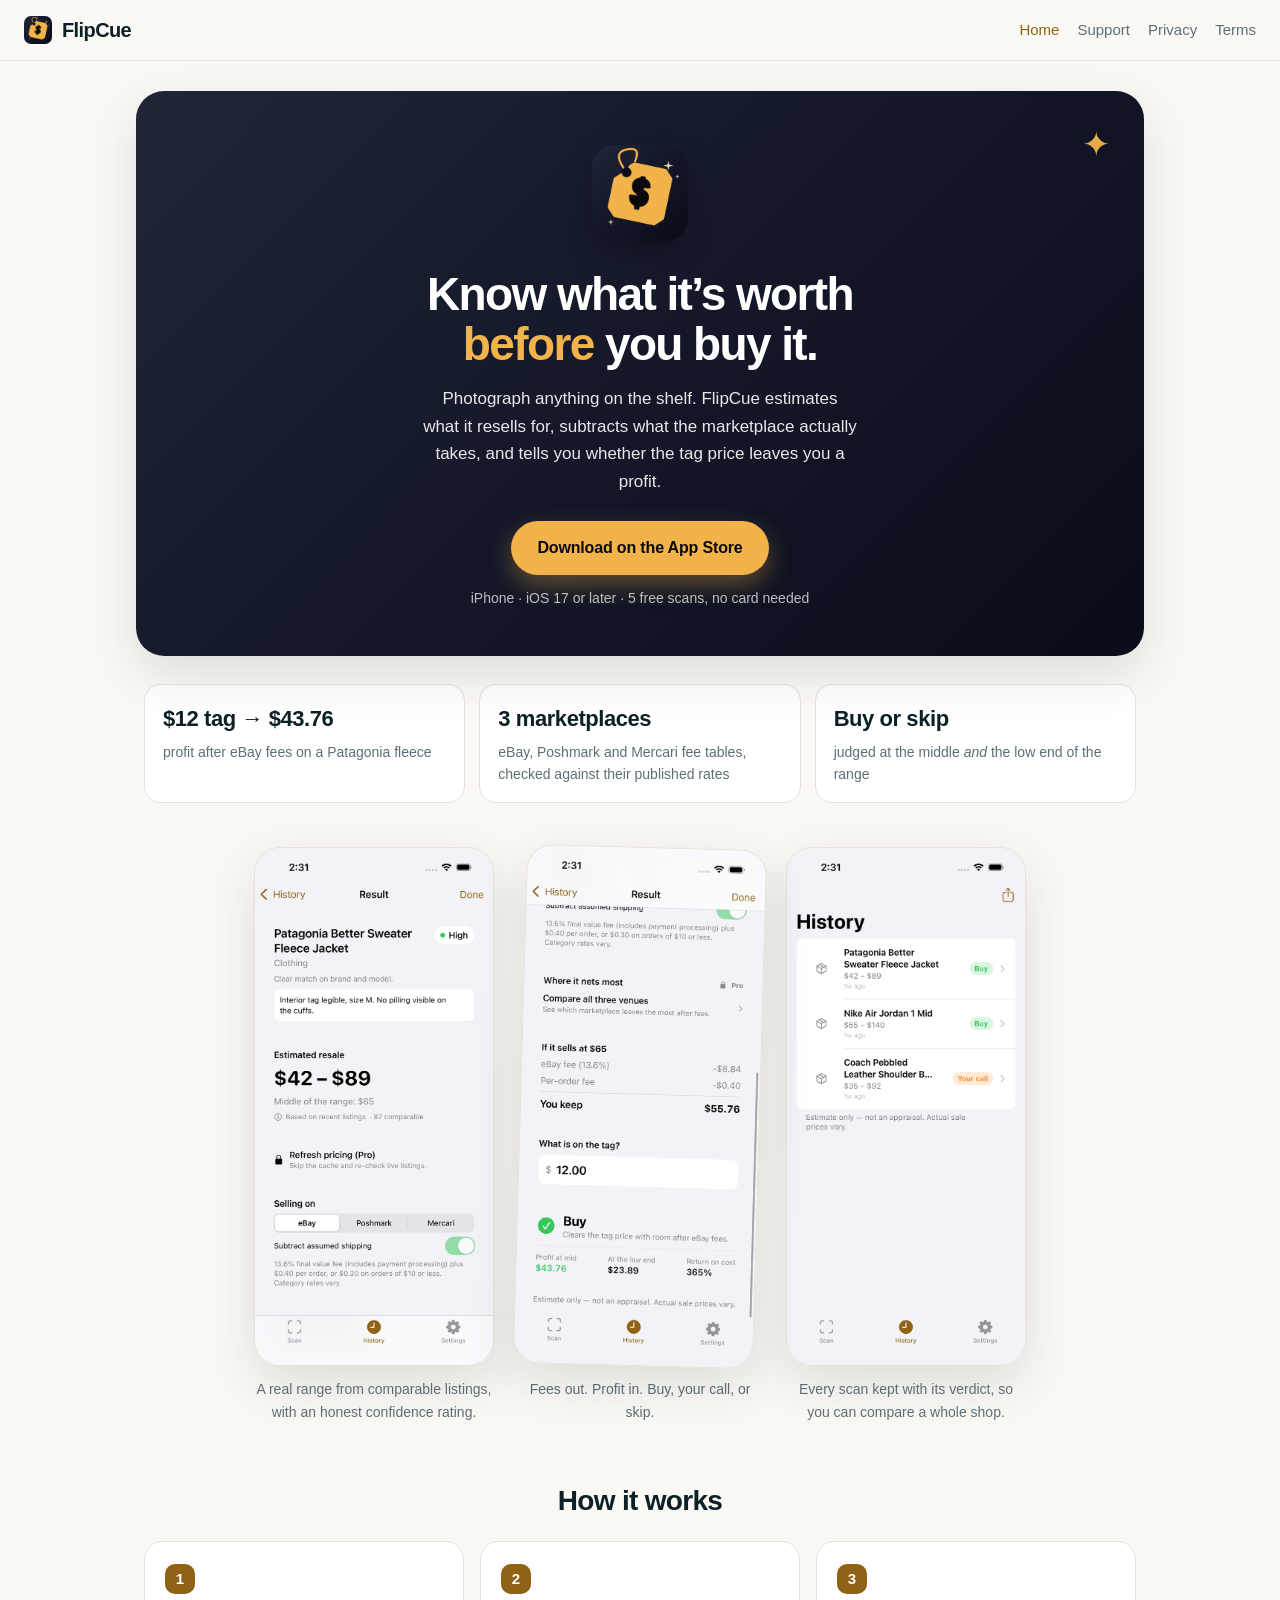
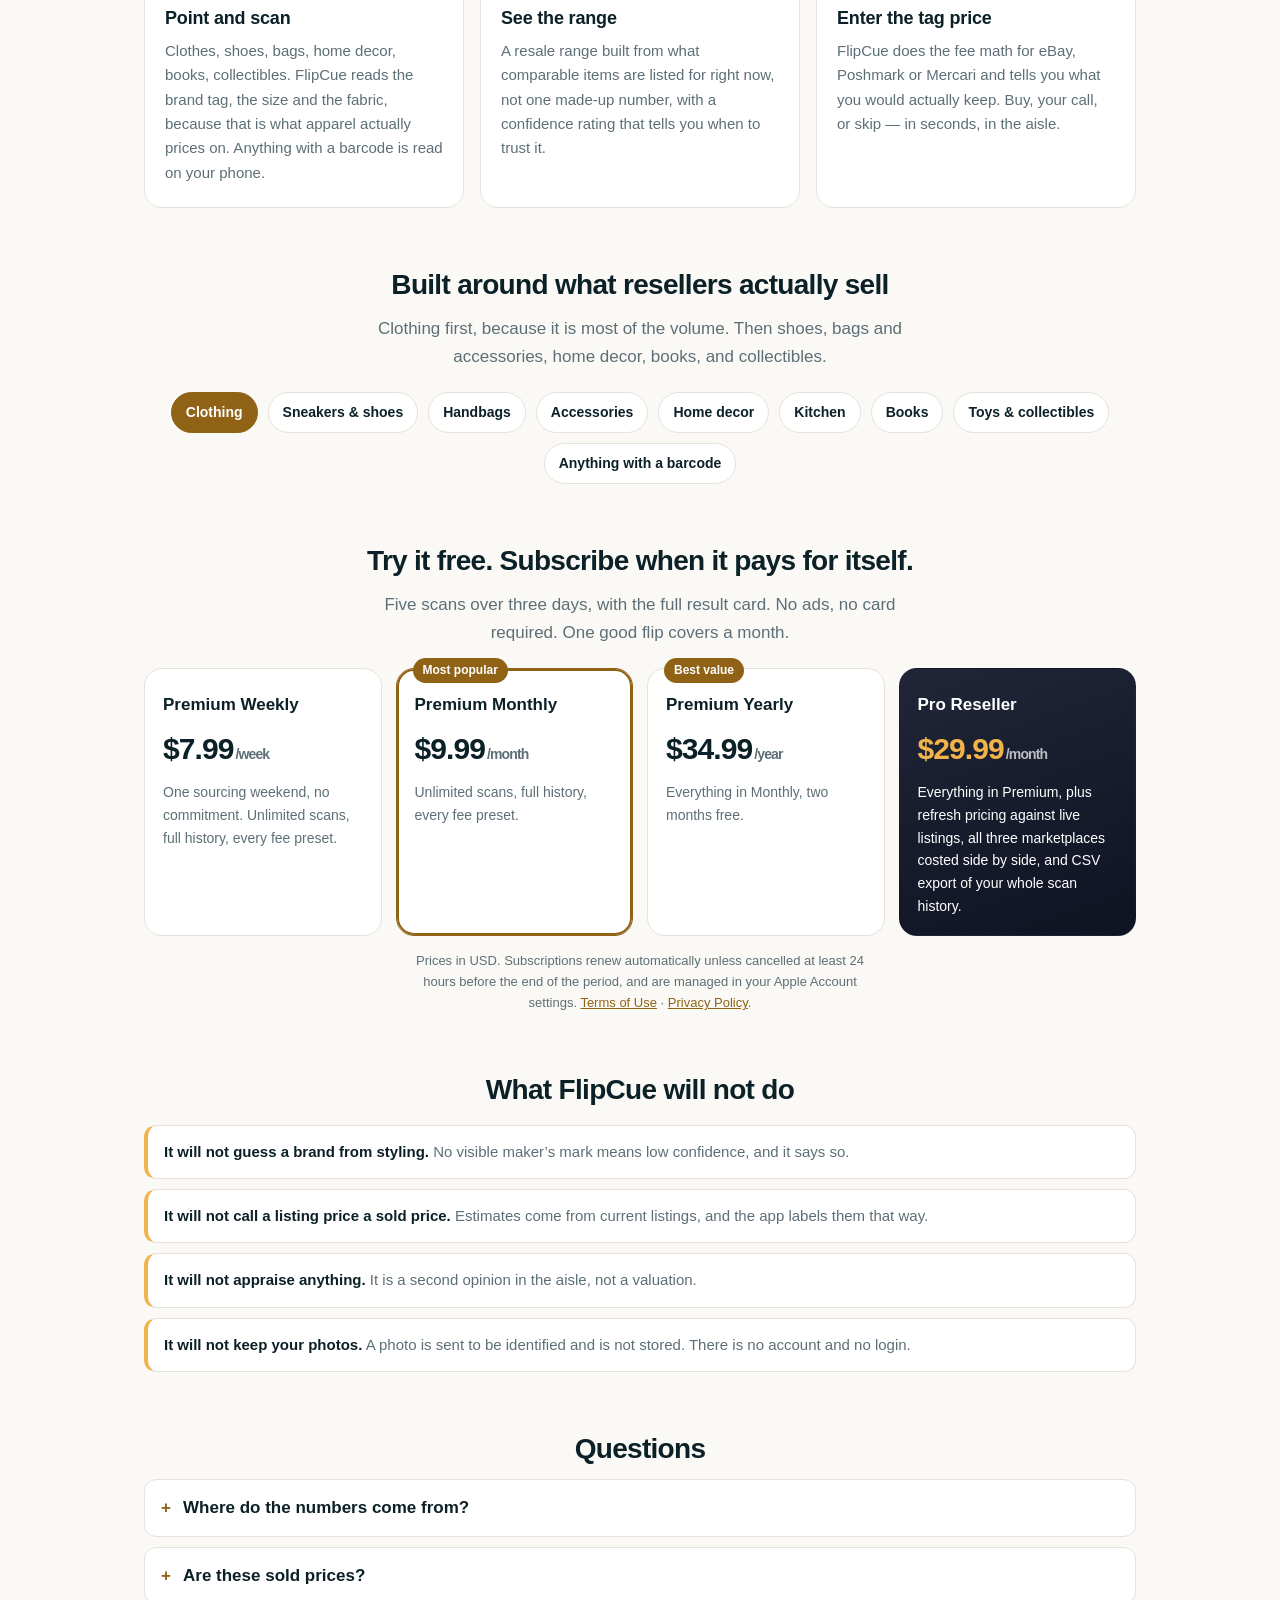
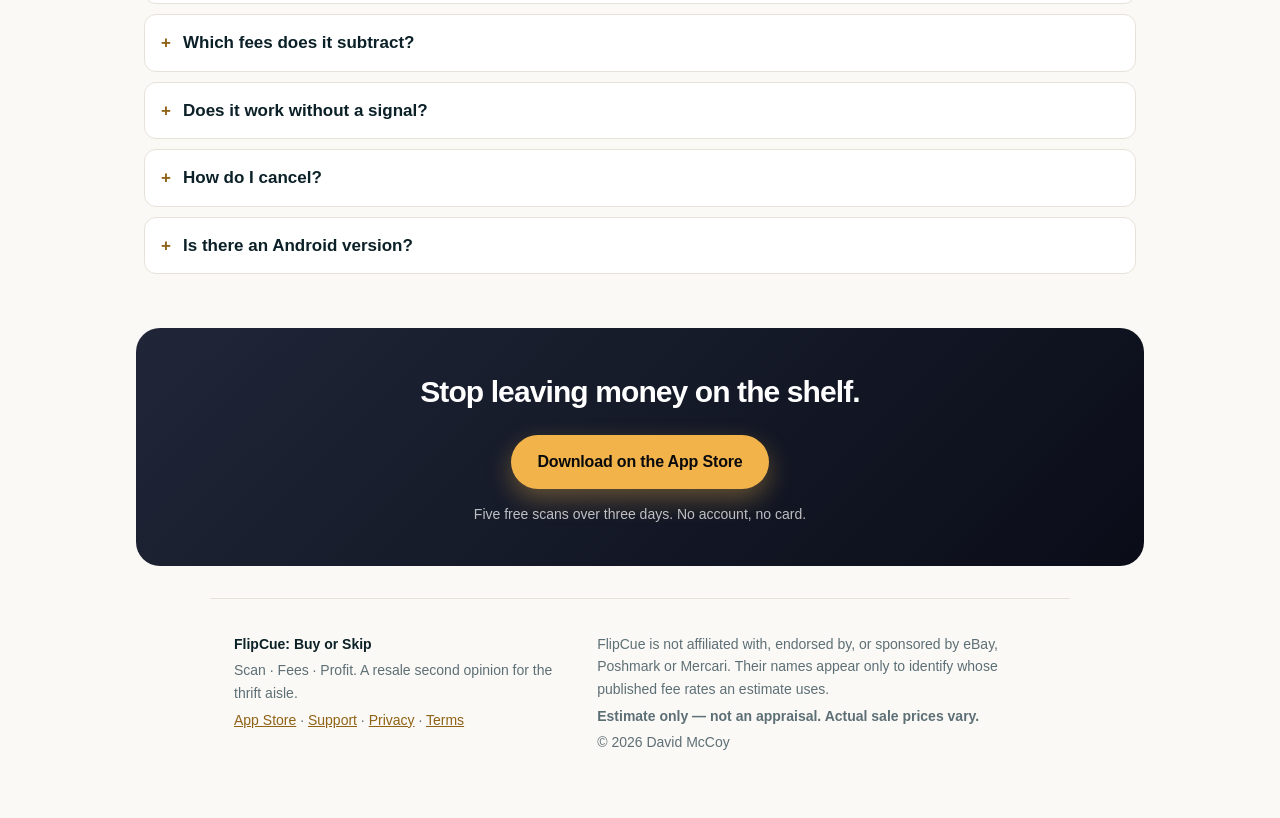
==== index.html @ 3223ac0f "FlipCue website Generated by tools/build_site.py in the app repository." ====
<!DOCTYPE html>
<html lang="en">
<head>
<meta charset="utf-8">
<meta name="viewport" content="width=device-width, initial-scale=1">
<title>Know what it&#x27;s worth · FlipCue</title>
<meta name="description" content="FlipCue photographs a thrift find, estimates what it resells for from comparable listings, subtracts eBay, Poshmark or Mercari fees, and says buy or skip.">
<link rel="canonical" href="https://flipcue.app/">
<link rel="stylesheet" href="style.css">
<link rel="icon" href="img/icon.png">
<link rel="apple-touch-icon" href="img/apple-touch-icon.png">
<meta name="color-scheme" content="light dark">
<meta name="theme-color" content="#131728">
<meta name="apple-itunes-app" content="app-id=6813861780">
<meta property="og:type" content="website">
<meta property="og:site_name" content="FlipCue">
<meta property="og:title" content="Know what it&#x27;s worth · FlipCue">
<meta property="og:description" content="FlipCue photographs a thrift find, estimates what it resells for from comparable listings, subtracts eBay, Poshmark or Mercari fees, and says buy or skip.">
<meta property="og:url" content="https://flipcue.app/">
<meta property="og:image" content="https://flipcue.app/img/og.png">
<meta name="twitter:card" content="summary_large_image">
</head>
<body>
<header class="bar">
  <a class="wordmark" href="index.html"><img src="img/icon.png" alt="" width="28" height="28">FlipCue</a>
  <nav><a href="index.html" aria-current="page">Home</a><a href="support.html">Support</a><a href="privacy.html">Privacy</a><a href="terms.html">Terms</a></nav>
</header>
<main class="wide">

<section class="hero">
  <img class="appicon" src="img/icon.png" alt="FlipCue app icon" width="96" height="96">
  <h1>Know what it&rsquo;s worth<br><em>before</em> you buy it.</h1>
  <p class="lede">Photograph anything on the shelf. FlipCue estimates what it
  resells for, subtracts what the marketplace actually takes, and tells you
  whether the tag price leaves you a profit.</p>
  <p class="cta">
    <a class="btn" href="https://apps.apple.com/app/id6813861780">Download on the App Store</a>
    <span class="cta-note">iPhone · iOS 17 or later · 5 free scans, no card needed</span>
  </p>
</section>

<section class="proof">
  <div class="stat"><strong>$12 tag &rarr; $43.76</strong><span>profit after eBay fees on a Patagonia fleece</span></div>
  <div class="stat"><strong>3 marketplaces</strong><span>eBay, Poshmark and Mercari fee tables, checked against their published rates</span></div>
  <div class="stat"><strong>Buy or skip</strong><span>judged at the middle <em>and</em> the low end of the range</span></div>
</section>

<section class="shots">
  <figure class="phone">
    <img src="img/shot-estimate.png" alt="A scanned Patagonia Better Sweater fleece jacket identified with high confidence and an estimated resale range of forty-two to eighty-nine dollars" loading="lazy" width="640" height="1391">
    <figcaption>A real range from comparable listings, with an honest confidence rating.</figcaption>
  </figure>
  <figure class="phone lift">
    <img src="img/shot-verdict.png" alt="A twelve dollar tag price producing a Buy verdict with forty-three dollars seventy-six of profit after eBay fees" loading="lazy" width="640" height="1391">
    <figcaption>Fees out. Profit in. Buy, your call, or skip.</figcaption>
  </figure>
  <figure class="phone">
    <img src="img/shot-history.png" alt="Scan history showing a Patagonia fleece, Air Jordan 1 Mid sneakers and a Coach shoulder bag, each with its verdict" loading="lazy" width="640" height="1391">
    <figcaption>Every scan kept with its verdict, so you can compare a whole shop.</figcaption>
  </figure>
</section>

<section class="steps" id="how">
  <h2 class="section-title">How it works</h2>
  <div class="stepgrid">
    <div>
      <span class="num">1</span>
      <h3>Point and scan</h3>
      <p>Clothes, shoes, bags, home decor, books, collectibles. FlipCue reads
      the brand tag, the size and the fabric, because that is what apparel
      actually prices on. Anything with a barcode is read on your phone.</p>
    </div>
    <div>
      <span class="num">2</span>
      <h3>See the range</h3>
      <p>A resale range built from what comparable items are listed for right
      now, not one made-up number, with a confidence rating that tells you
      when to trust it.</p>
    </div>
    <div>
      <span class="num">3</span>
      <h3>Enter the tag price</h3>
      <p>FlipCue does the fee math for eBay, Poshmark or Mercari and tells you
      what you would actually keep. Buy, your call, or skip &mdash; in seconds,
      in the aisle.</p>
    </div>
  </div>
</section>

<section class="cats">
  <h2 class="section-title">Built around what resellers actually sell</h2>
  <p class="section-lede">Clothing first, because it is most of the volume.
  Then shoes, bags and accessories, home decor, books, and collectibles.</p>
  <ul class="chips">
    <li>Clothing</li><li>Sneakers &amp; shoes</li><li>Handbags</li><li>Accessories</li>
    <li>Home decor</li><li>Kitchen</li><li>Books</li><li>Toys &amp; collectibles</li><li>Anything with a barcode</li>
  </ul>
</section>

<section class="pricing" id="pricing">
  <h2 class="section-title">Try it free. Subscribe when it pays for itself.</h2>
  <p class="section-lede">Five scans over three days, with the full result card.
  No ads, no card required. One good flip covers a month.</p>
  <div class="plans">
    <div class="plan">
      <h3>Premium Weekly</h3>
      <p class="price">$7.99<span>/week</span></p>
      <p>One sourcing weekend, no commitment. Unlimited scans, full history, every fee preset.</p>
    </div>
    <div class="plan featured">
      <p class="tag">Most popular</p>
      <h3>Premium Monthly</h3>
      <p class="price">$9.99<span>/month</span></p>
      <p>Unlimited scans, full history, every fee preset.</p>
    </div>
    <div class="plan">
      <p class="tag">Best value</p>
      <h3>Premium Yearly</h3>
      <p class="price">$34.99<span>/year</span></p>
      <p>Everything in Monthly, two months free.</p>
    </div>
    <div class="plan pro">
      <h3>Pro Reseller</h3>
      <p class="price">$29.99<span>/month</span></p>
      <p>Everything in Premium, plus refresh pricing against live listings,
      all three marketplaces costed side by side, and CSV export of your
      whole scan history.</p>
    </div>
  </div>
  <p class="fineprint">Prices in USD. Subscriptions renew automatically unless
  cancelled at least 24 hours before the end of the period, and are managed in
  your Apple Account settings. <a href="terms.html">Terms of Use</a> &middot;
  <a href="privacy.html">Privacy Policy</a>.</p>
</section>

<section class="honest">
  <h2 class="section-title">What FlipCue will not do</h2>
  <ul>
    <li><strong>It will not guess a brand from styling.</strong> No visible
    maker&rsquo;s mark means low confidence, and it says so.</li>
    <li><strong>It will not call a listing price a sold price.</strong>
    Estimates come from current listings, and the app labels them that way.</li>
    <li><strong>It will not appraise anything.</strong> It is a second opinion
    in the aisle, not a valuation.</li>
    <li><strong>It will not keep your photos.</strong> A photo is sent to be
    identified and is not stored. There is no account and no login.</li>
  </ul>
</section>

<section class="faq" id="faq">
  <h2 class="section-title">Questions</h2>
  <details>
    <summary>Where do the numbers come from?</summary>
    <p>From comparable items currently listed on eBay, found through eBay&rsquo;s
    official API using the identification FlipCue makes from your photo. The
    range is the spread of those asking prices with outliers removed; the app
    shows how many comparables it found so you know how firm the number is.</p>
  </details>
  <details>
    <summary>Are these sold prices?</summary>
    <p>No, and the app never says they are. They are what sellers are asking
    right now. Sold prices are usually somewhat lower, which is one reason
    FlipCue judges the low end of the range as well as the middle.</p>
  </details>
  <details>
    <summary>Which fees does it subtract?</summary>
    <p>eBay&rsquo;s final value fee plus per-order fee, Poshmark&rsquo;s flat fee
    under $15 or 20% above it, and Mercari&rsquo;s selling fee. Each table is
    checked against the marketplace&rsquo;s own published schedule and dated in
    the app. Category and seller-status variations exist; check your own
    account for what you will actually pay.</p>
  </details>
  <details>
    <summary>Does it work without a signal?</summary>
    <p>Identification and pricing need a connection. Your history is kept on
    your phone, so a scan you have already done is always there to look at.</p>
  </details>
  <details>
    <summary>How do I cancel?</summary>
    <p>In the iPhone Settings app: tap your name, then Subscriptions. Cancelling
    there stops any future charge. Refunds are handled by Apple under their
    policies.</p>
  </details>
  <details>
    <summary>Is there an Android version?</summary>
    <p>Not yet. FlipCue is iPhone-only today.</p>
  </details>
</section>

<section class="cta-band">
  <h2>Stop leaving money on the shelf.</h2>
  <p><a class="btn" href="https://apps.apple.com/app/id6813861780">Download on the App Store</a></p>
  <p class="cta-note">Five free scans over three days. No account, no card.</p>
</section>

</main>
<footer>
  <div class="footgrid">
    <div>
      <p class="wordmark-foot">FlipCue: Buy or Skip</p>
      <p>Scan · Fees · Profit. A resale second opinion for the thrift aisle.</p>
      <p><a href="https://apps.apple.com/app/id6813861780">App Store</a> · <a href="support.html">Support</a> · <a href="privacy.html">Privacy</a> · <a href="terms.html">Terms</a></p>
    </div>
    <div>
      <p>FlipCue is not affiliated with, endorsed by, or sponsored by eBay, Poshmark or Mercari. Their names appear only to identify whose published fee rates an estimate uses.</p>
      <p class="disclaimer">Estimate only — not an appraisal. Actual sale prices vary.</p>
      <p>&copy; 2026 David McCoy</p>
    </div>
  </div>
</footer>
</body>
</html>
---- style.css ----
:root {
  --ink: #0b2027;
  --muted: #5d6f76;
  --gold: #8f6216;
  --gold-bright: #f2b44a;
  --amber: #f2b44a;
  --line: #e6e2da;
  --bg: #fbf9f5;
  --card: #ffffff;
  --shadow: 0 18px 50px rgba(11, 32, 39, 0.13);
}
@media (prefers-color-scheme: dark) {
  :root {
    --ink: #f0f4f4; --muted: #9db0b6; --gold: #f2b44a; --gold-bright: #ffd489;
    --line: #22323a; --bg: #0b1418; --card: #131f26;
    --shadow: 0 18px 50px rgba(0, 0, 0, 0.5);
  }
}
* { box-sizing: border-box; }
html { scroll-behavior: smooth; }
body {
  margin: 0; background: var(--bg); color: var(--ink);
  font: 17px/1.62 -apple-system, BlinkMacSystemFont, "Segoe UI", Roboto, Helvetica, Arial, sans-serif;
  -webkit-font-smoothing: antialiased;
}
.bar {
  display: flex; flex-wrap: wrap; gap: 14px; align-items: center;
  justify-content: space-between; padding: 14px 24px;
  border-bottom: 1px solid var(--line);
  position: sticky; top: 0; background: var(--bg); z-index: 5;
}
.wordmark { display: inline-flex; align-items: center; gap: 10px; font-weight: 800; font-size: 20px; color: var(--ink); text-decoration: none; letter-spacing: -0.03em; }
.wordmark img { border-radius: 7px; }
nav a { color: var(--muted); text-decoration: none; margin-left: 18px; font-size: 15px; font-weight: 500; }
nav a:hover, nav a[aria-current] { color: var(--gold); }
main { max-width: 860px; margin: 0 auto; padding: 8px 24px 12px; }
main.wide { max-width: 1040px; }

/* Hero: the gradient and the sparkle carry the brand. */
.hero {
  position: relative; text-align: center;
  padding: 54px 20px 46px; margin: 22px -8px 8px;
  border-radius: 28px; overflow: hidden;
  background: linear-gradient(135deg, #202638 0%, #131728 52%, #0a0d18 100%);
  color: #fff; box-shadow: var(--shadow);
}
.hero::after {
  content: "\2726"; position: absolute; top: 26px; right: 34px;
  font-size: 34px; color: var(--amber); opacity: 0.95;
}
.hero.small { padding: 40px 20px; }
.hero.small a { color: #ffd489; }
.appicon { border-radius: 22px; box-shadow: 0 10px 26px rgba(0,0,0,0.28); margin-bottom: 20px; }
.hero h1 {
  font-size: clamp(30px, 6.2vw, 46px); line-height: 1.08;
  letter-spacing: -0.035em; font-weight: 800; margin: 0 0 16px; color: #fff;
}
.hero h1 em { font-style: normal; color: #f2b44a; }
.hero .lede { font-size: 17px; color: rgba(255,255,255,0.9); max-width: 46ch; margin: 0 auto; }
.cta { margin: 26px 0 0; display: flex; flex-direction: column; align-items: center; gap: 12px; }
.btn {
  display: inline-block; padding: 14px 26px; border-radius: 999px;
  background: #f2b44a; color: #0a0a0c; font-weight: 800; font-size: 16px;
  text-decoration: none; letter-spacing: -0.01em; box-shadow: 0 10px 24px rgba(242,180,74,0.35);
}
.btn:hover { background: #ffd489; }
.cta-note { font-size: 14px; color: rgba(255,255,255,0.72); }

/* Three numbers that sell it before anyone scrolls. */
.proof { display: grid; gap: 14px; margin: 28px 0 6px; }
@media (min-width: 700px) { .proof { grid-template-columns: repeat(3, 1fr); } }
.stat { background: var(--card); border: 1px solid var(--line); border-radius: 16px; padding: 16px 18px; }
.stat strong { display: block; font-size: 22px; letter-spacing: -0.02em; color: var(--ink); }
.stat span { display: block; font-size: 14px; color: var(--muted); margin-top: 4px; }

/* Real screenshots, straight from the simulator. */
.shots { display: flex; gap: 26px; justify-content: center; flex-wrap: wrap; margin: 44px 0 10px; }
.phone { margin: 0; width: min(240px, 44vw); text-align: center; }
.phone img {
  width: 100%; height: auto; display: block;
  border-radius: 26px; border: 1px solid var(--line); box-shadow: var(--shadow);
}
.phone.lift img { transform: rotate(1.6deg); }
.phone figcaption { margin-top: 12px; font-size: 14px; color: var(--muted); font-weight: 500; }

.section-title { font-size: clamp(22px, 3.6vw, 28px); letter-spacing: -0.025em; margin: 54px 0 8px; text-align: center; }
.section-lede { text-align: center; color: var(--muted); max-width: 56ch; margin: 0 auto 22px; }

.stepgrid { display: grid; gap: 16px; margin: 18px 0 10px; }
@media (min-width: 700px) { .stepgrid { grid-template-columns: repeat(3, 1fr); } }
.stepgrid > div { background: var(--card); border: 1px solid var(--line); border-radius: 18px; padding: 22px 20px; }
.num {
  display: inline-grid; place-items: center; width: 30px; height: 30px;
  border-radius: 10px; background: var(--gold); color: #fff;
  font-weight: 800; font-size: 15px; margin-bottom: 10px;
}
@media (prefers-color-scheme: dark) { .num, .chips li:first-child, .plan .tag { color: #0a0a0c; } }
.stepgrid h3 { margin: 0 0 6px; font-size: 18px; letter-spacing: -0.01em; }
.stepgrid p { font-size: 15px; color: var(--muted); margin: 0; }

.chips { list-style: none; padding: 0; margin: 0; display: flex; flex-wrap: wrap; gap: 10px; justify-content: center; }
.chips li { padding: 8px 14px; border-radius: 999px; background: var(--card); border: 1px solid var(--line); font-size: 14px; font-weight: 600; }
.chips li:first-child { background: var(--gold); color: #fff; border-color: var(--gold); }

.plans { display: grid; gap: 14px; margin: 20px 0 14px; }
@media (min-width: 760px) { .plans { grid-template-columns: repeat(4, 1fr); } }
.plan { position: relative; background: var(--card); border: 1px solid var(--line); border-radius: 18px; padding: 22px 18px 18px; }
.plan.featured { border-color: var(--gold); box-shadow: 0 0 0 2px var(--gold) inset; }
.plan.pro { background: linear-gradient(160deg, #202638, #0f1322); border-color: transparent; }
.plan.pro p, .plan.pro h3 { color: #fff; }
.plan.pro .price { color: #f2b44a; }
.plan.pro .price span { color: rgba(255,255,255,0.7); }
.plan h3 { margin: 0 0 6px; font-size: 17px; }
.plan .tag { position: absolute; top: -11px; left: 16px; margin: 0; padding: 3px 10px; border-radius: 999px; background: var(--gold); color: #fff; font-size: 12px; font-weight: 700; }
.price { font-size: 30px; font-weight: 800; letter-spacing: -0.03em; margin: 4px 0 8px; color: var(--ink); }
.price span { font-size: 14px; font-weight: 600; color: var(--muted); margin-left: 2px; }
.plan p { font-size: 14px; color: var(--muted); margin: 0; }
.plan p.price { font-size: 30px; color: var(--ink); margin: 4px 0 8px; }
.fineprint { font-size: 13px; color: var(--muted); text-align: center; max-width: 64ch; margin: 0 auto; }

.honest ul { list-style: none; padding: 0; margin: 12px 0 0; }
.honest li {
  background: var(--card); border: 1px solid var(--line); border-left: 4px solid var(--amber);
  border-radius: 12px; padding: 14px 16px; margin-bottom: 10px;
  color: var(--muted); font-size: 15px;
}
.honest li strong { color: var(--ink); }

.faq details { background: var(--card); border: 1px solid var(--line); border-radius: 12px; padding: 4px 16px; margin-bottom: 10px; }
.faq summary { cursor: pointer; font-weight: 700; padding: 10px 0; list-style: none; }
.faq summary::-webkit-details-marker { display: none; }
.faq summary::before { content: "+"; display: inline-block; width: 22px; color: var(--gold); font-weight: 800; }
.faq details[open] summary::before { content: "\2013"; }
.faq p { color: var(--muted); font-size: 15px; margin: 0 0 12px 22px; }

.cta-band { text-align: center; margin: 54px -8px 20px; padding: 40px 20px; border-radius: 24px;
  background: linear-gradient(135deg, #202638, #0a0d18); color: #fff; }
.cta-band h2 { margin: 0 0 18px; font-size: clamp(22px, 4vw, 30px); letter-spacing: -0.03em; color: #fff; }
.cta-band p { margin: 0; }
.cta-band .cta-note { display: block; margin-top: 14px; }

h1 { font-size: 32px; line-height: 1.18; letter-spacing: -0.03em; margin: 0 0 16px; }
h2 { font-size: 21px; margin: 32px 0 10px; letter-spacing: -0.015em; }
h3 { font-size: 17px; margin: 24px 0 6px; }
blockquote {
  margin: 18px 0; padding: 12px 18px;
  border-left: 3px solid var(--gold); background: var(--card); color: var(--muted);
}
code { background: var(--card); border: 1px solid var(--line); border-radius: 5px; padding: 1px 5px; font-size: 14px; }
hr { border: 0; border-top: 1px solid var(--line); margin: 30px 0; }
a { color: var(--gold); }
footer {
  max-width: 860px; margin: 0 auto; padding: 30px 24px 60px;
  color: var(--muted); font-size: 14px; border-top: 1px solid var(--line);
}
.footgrid { display: grid; gap: 18px; }
@media (min-width: 700px) { .footgrid { grid-template-columns: 1fr 1.3fr; } }
footer p { margin: 4px 0; }
.wordmark-foot { font-weight: 800; color: var(--ink); }
.disclaimer { font-weight: 700; }
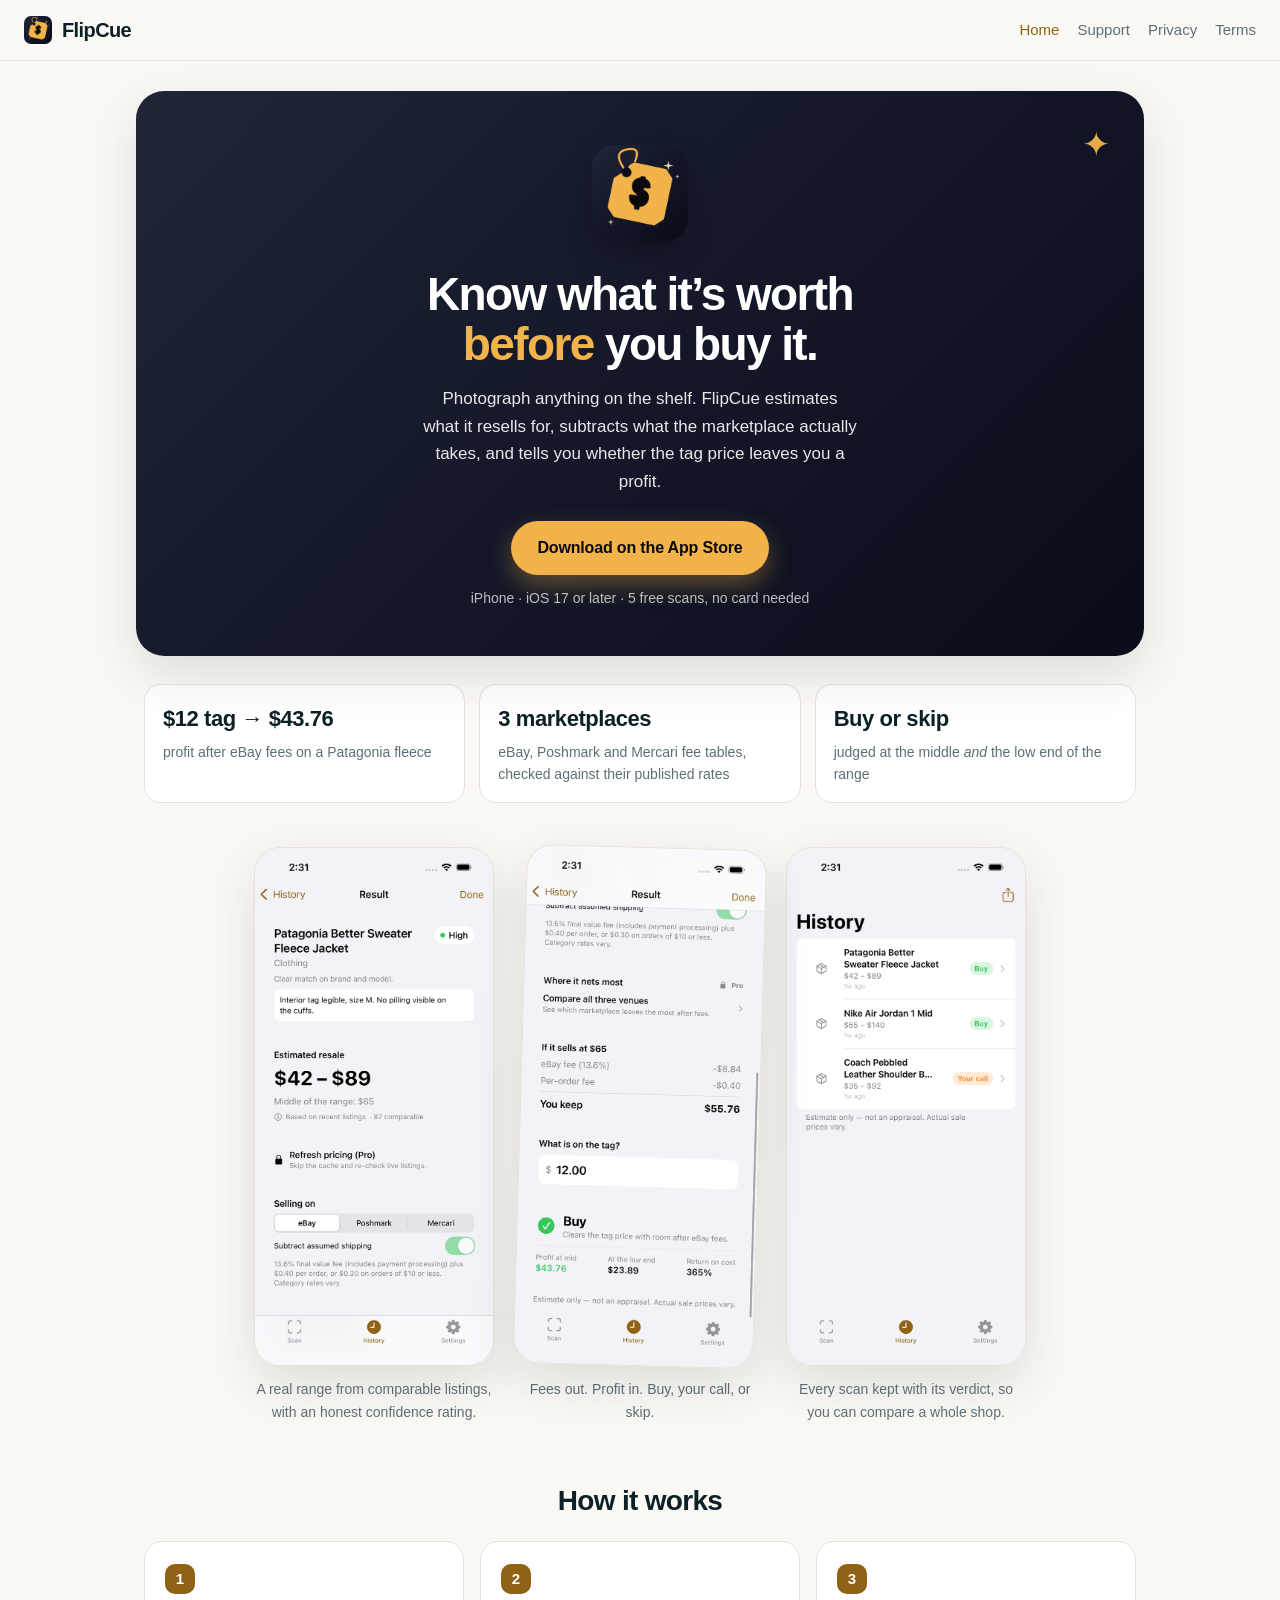
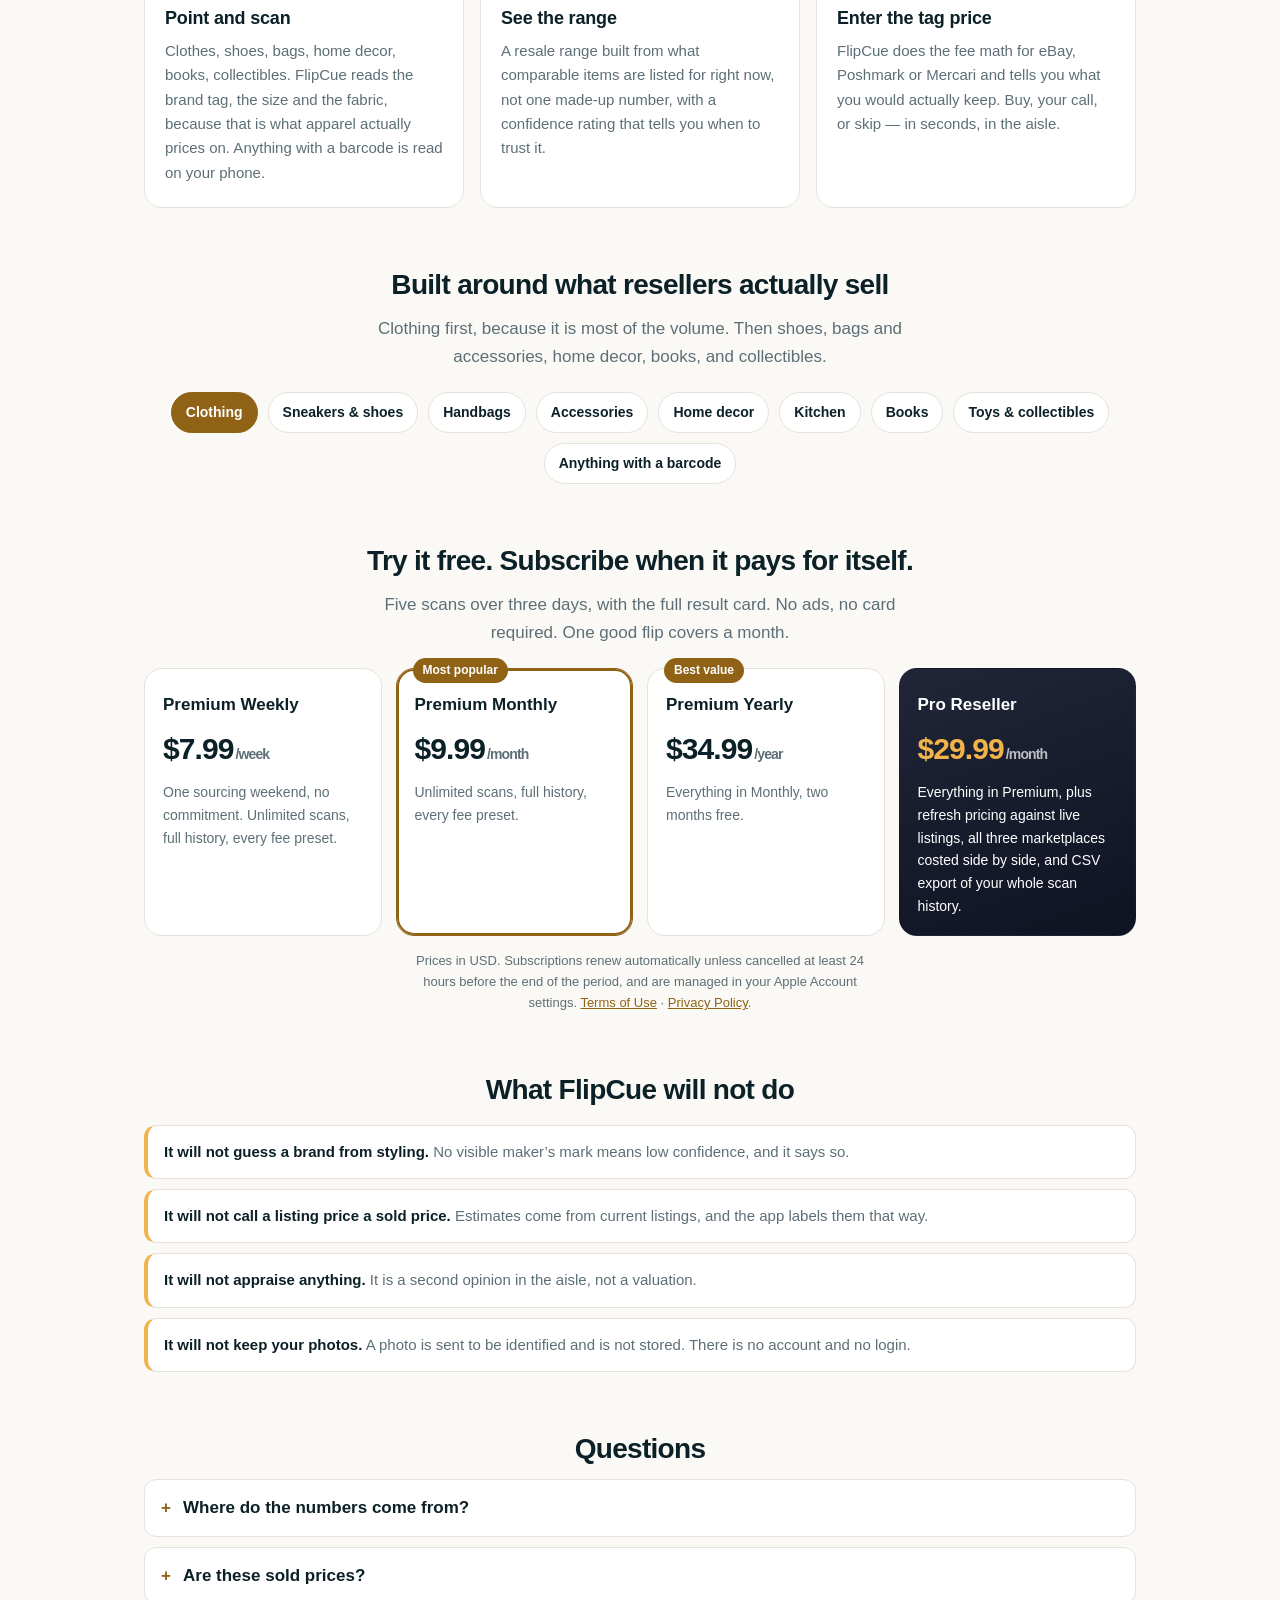
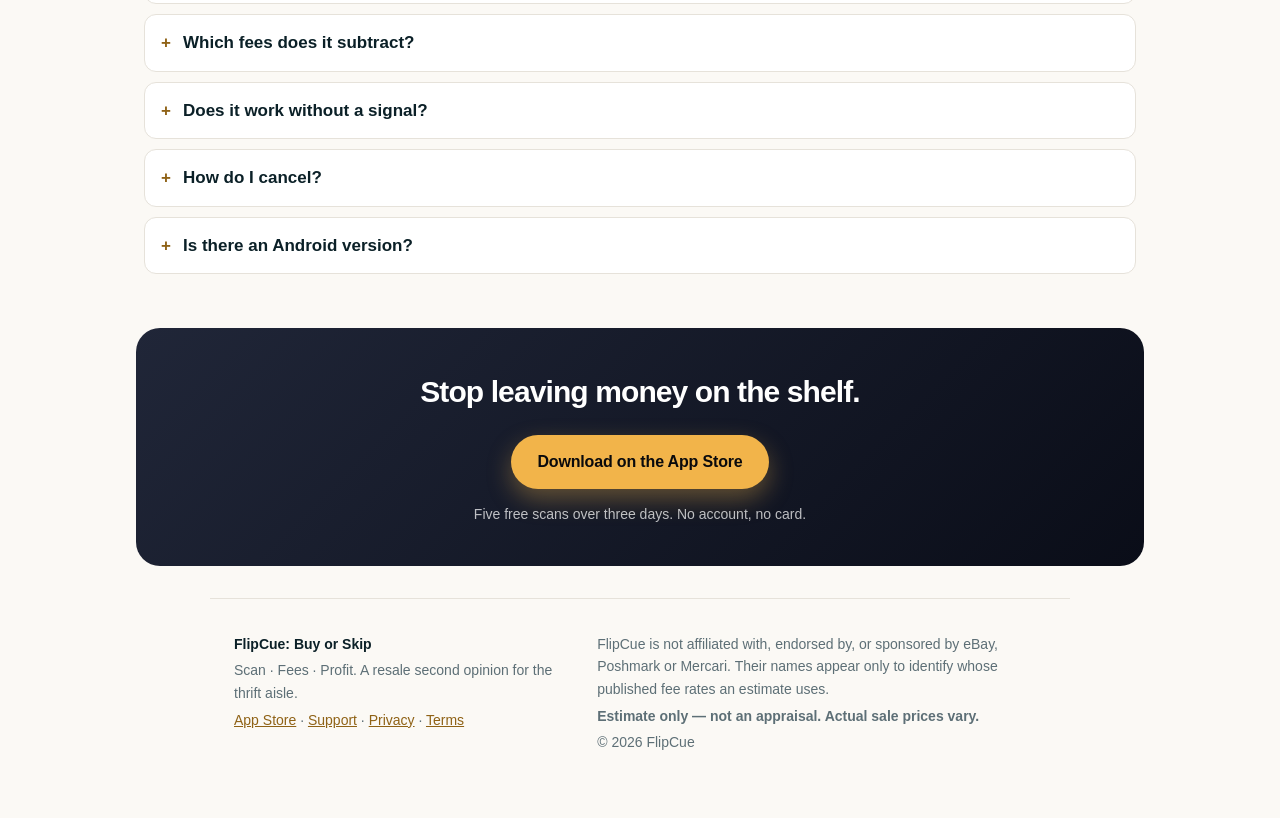
==== commit bbd7a90b: "Footer credits FlipCue" ====
--- a/index.html
+++ b/index.html
@@ -204,7 +204,7 @@
     <div>
       <p>FlipCue is not affiliated with, endorsed by, or sponsored by eBay, Poshmark or Mercari. Their names appear only to identify whose published fee rates an estimate uses.</p>
       <p class="disclaimer">Estimate only — not an appraisal. Actual sale prices vary.</p>
-      <p>&copy; 2026 David McCoy</p>
+      <p>&copy; 2026 FlipCue</p>
     </div>
   </div>
 </footer>
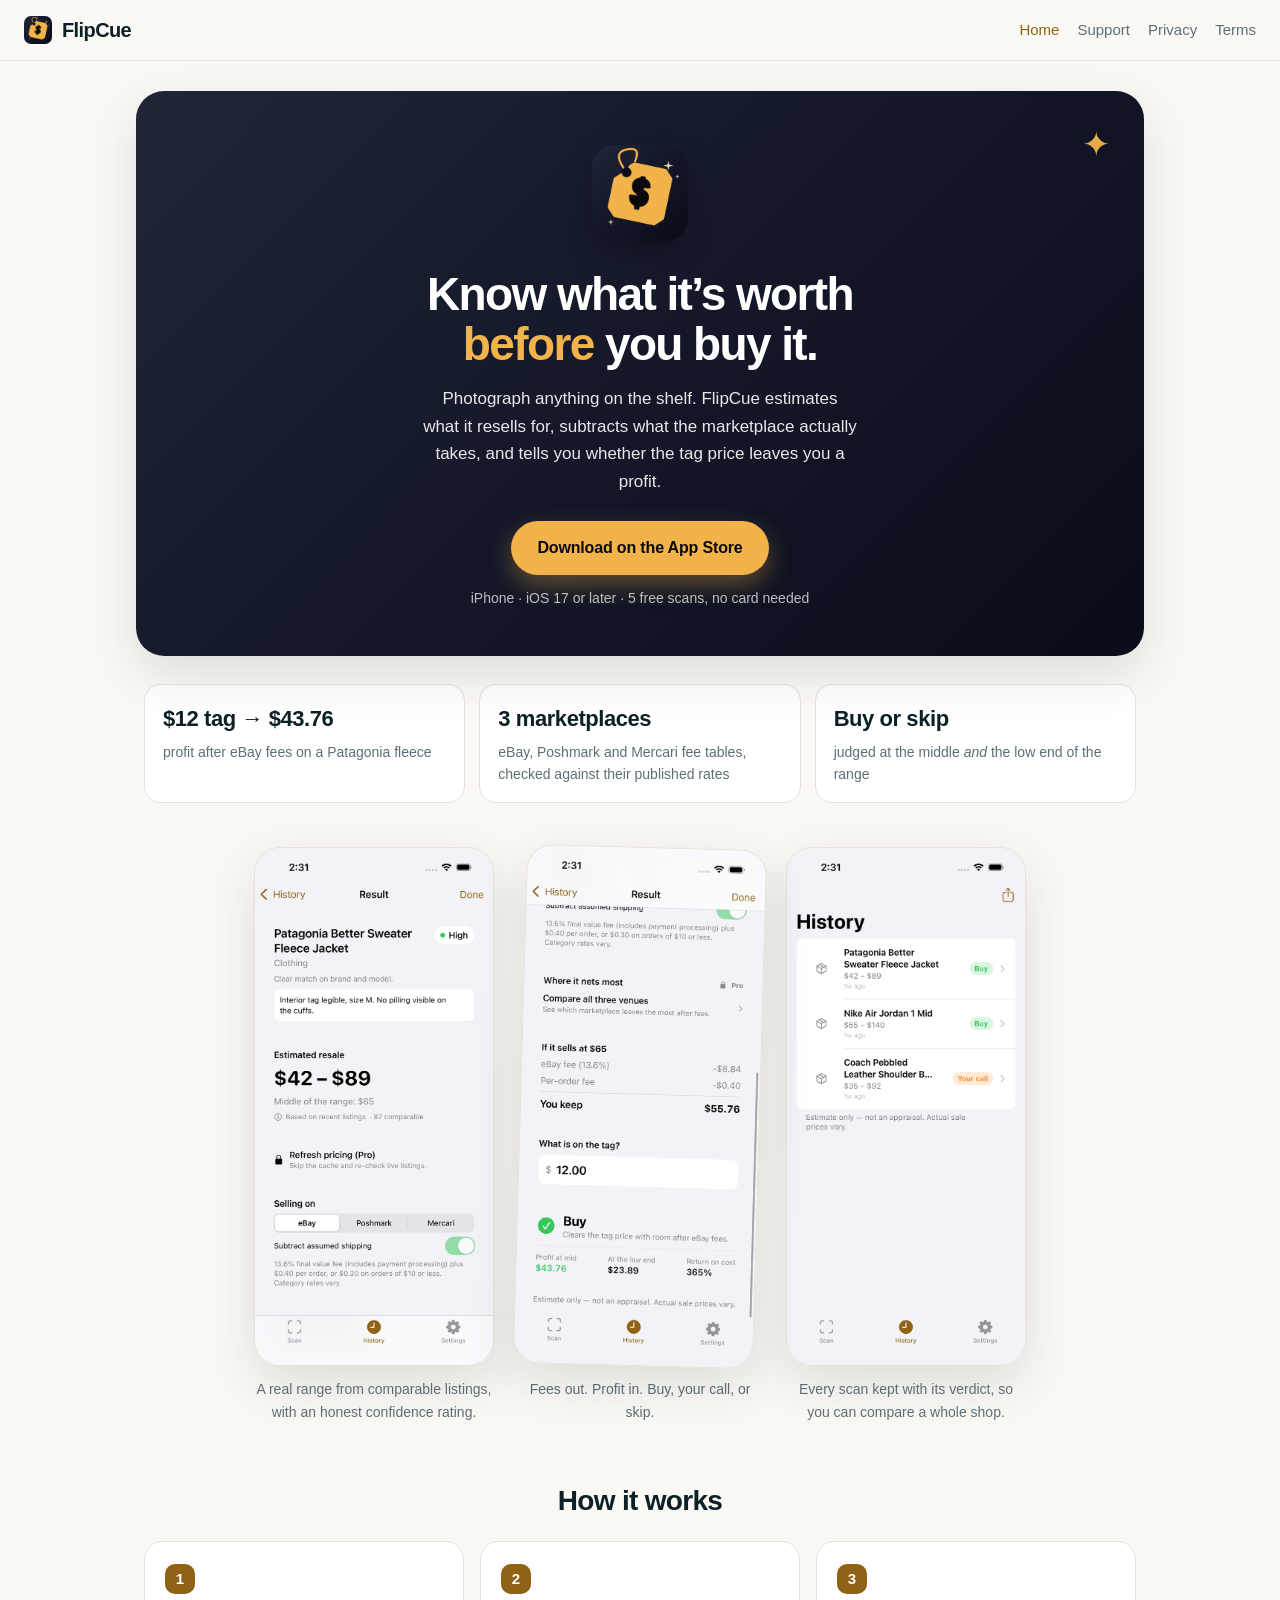
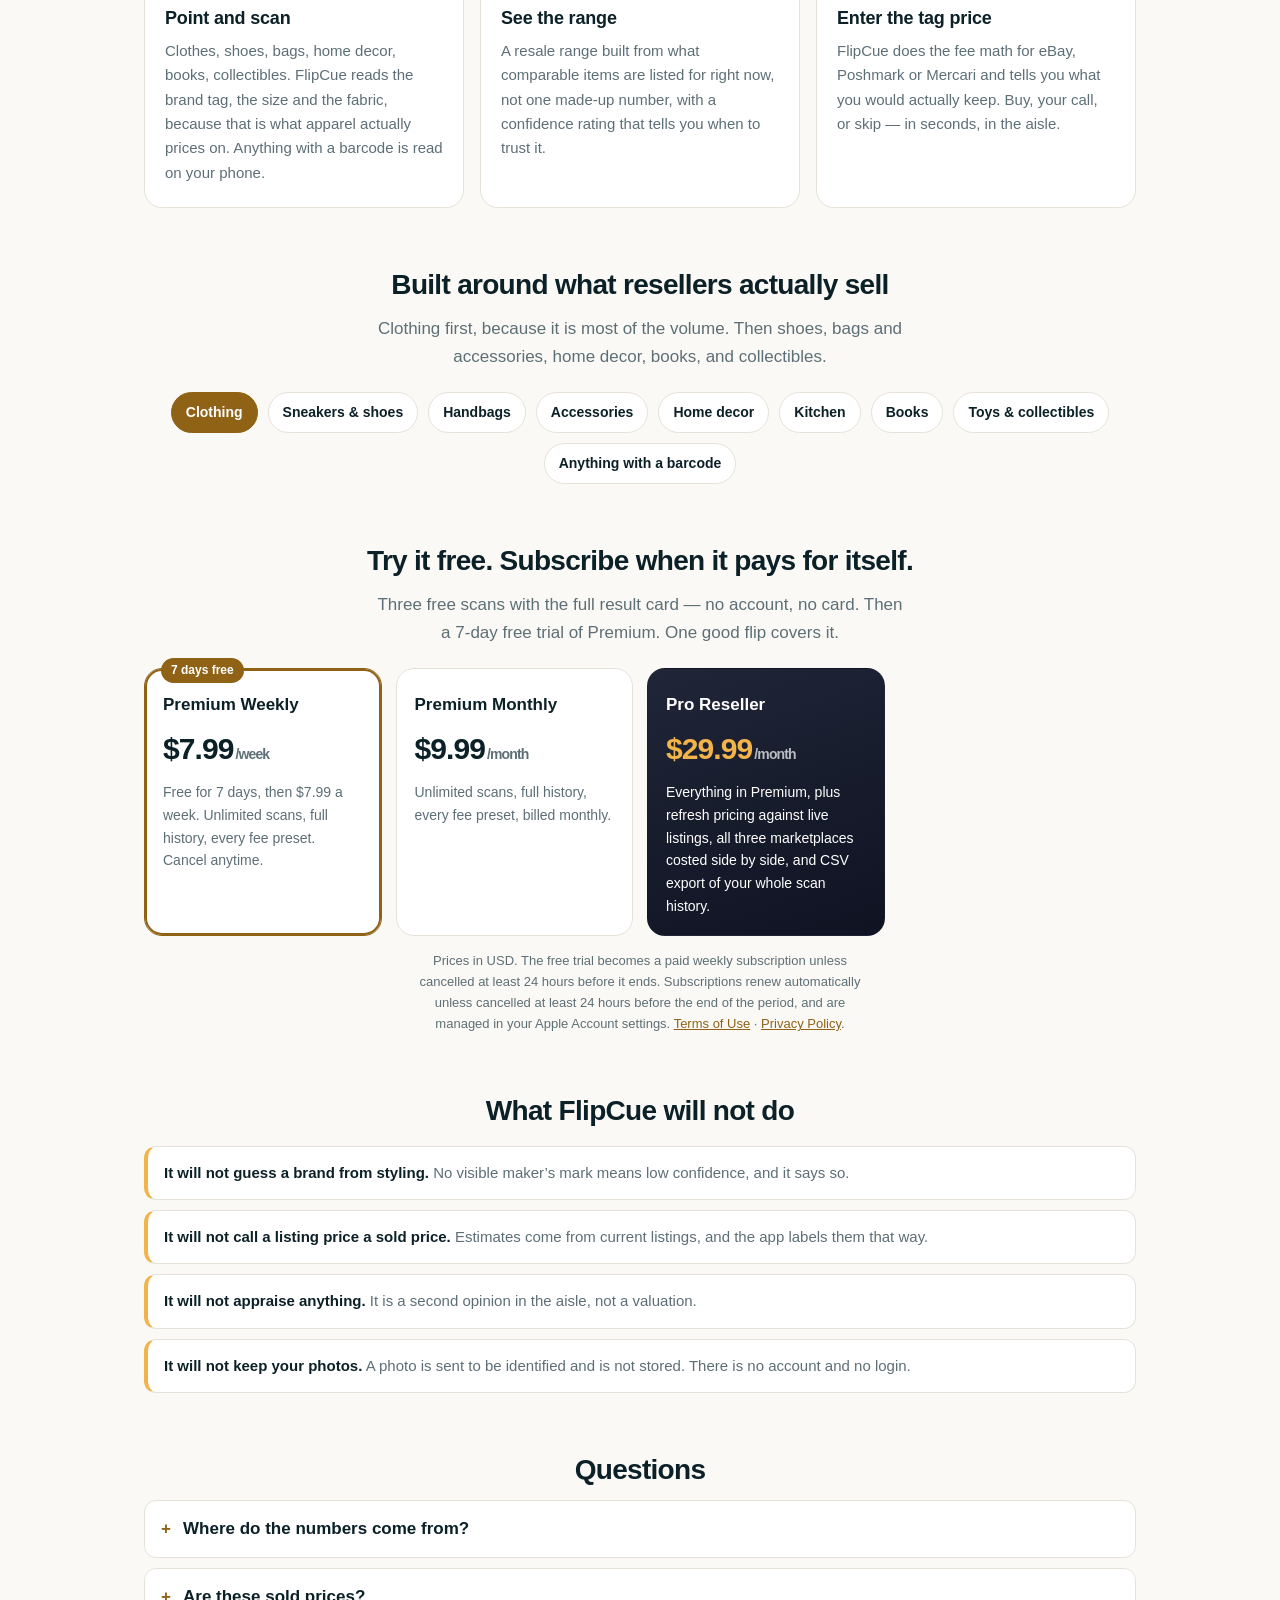
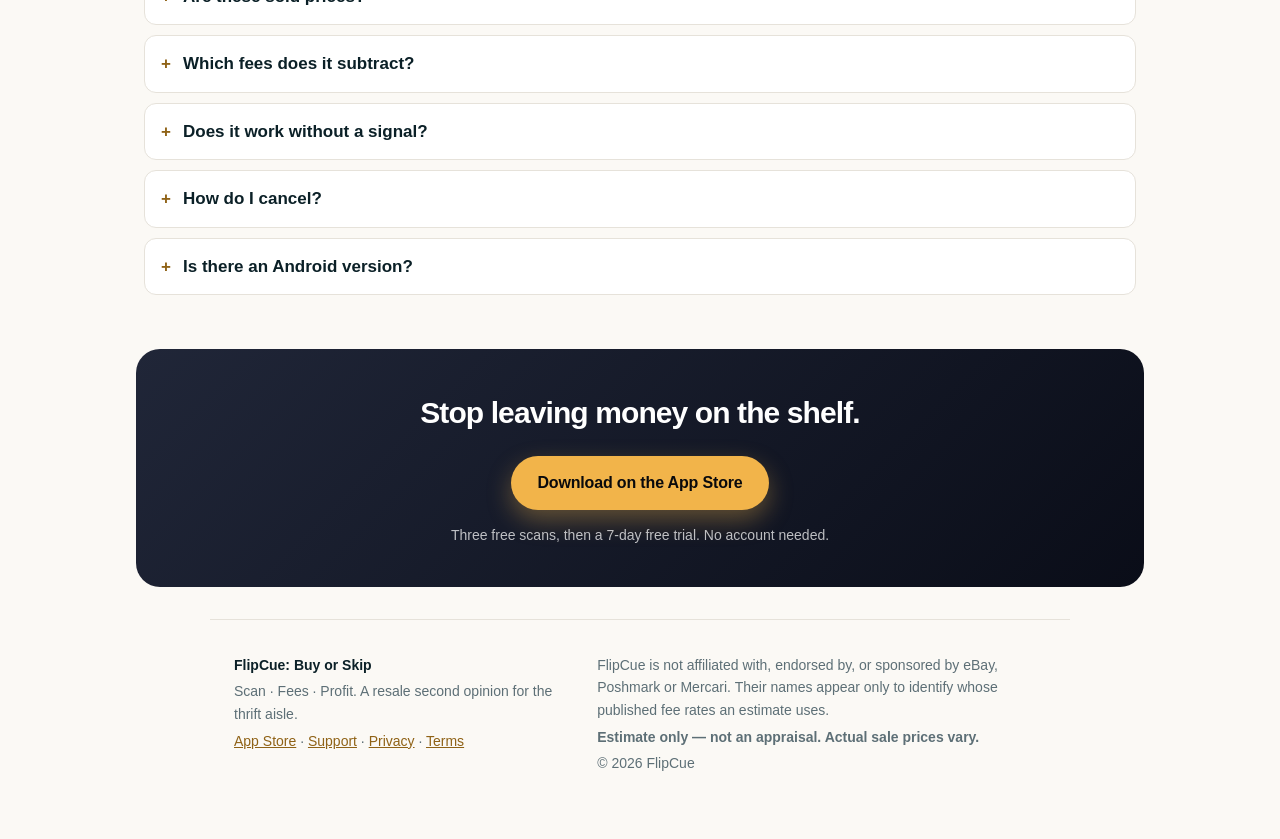
==== commit 547b6141: "Pricing: 3 free scans, 7-day free trial on weekly" ====
--- a/index.html
+++ b/index.html
@@ -99,25 +99,20 @@
 
 <section class="pricing" id="pricing">
   <h2 class="section-title">Try it free. Subscribe when it pays for itself.</h2>
-  <p class="section-lede">Five scans over three days, with the full result card.
-  No ads, no card required. One good flip covers a month.</p>
+  <p class="section-lede">Three free scans with the full result card &mdash; no
+  account, no card. Then a 7-day free trial of Premium. One good flip covers it.</p>
   <div class="plans">
-    <div class="plan">
+    <div class="plan featured">
+      <p class="tag">7 days free</p>
       <h3>Premium Weekly</h3>
       <p class="price">$7.99<span>/week</span></p>
-      <p>One sourcing weekend, no commitment. Unlimited scans, full history, every fee preset.</p>
-    </div>
-    <div class="plan featured">
-      <p class="tag">Most popular</p>
+      <p>Free for 7 days, then $7.99 a week. Unlimited scans, full history,
+      every fee preset. Cancel anytime.</p>
+    </div>
+    <div class="plan">
       <h3>Premium Monthly</h3>
       <p class="price">$9.99<span>/month</span></p>
-      <p>Unlimited scans, full history, every fee preset.</p>
-    </div>
-    <div class="plan">
-      <p class="tag">Best value</p>
-      <h3>Premium Yearly</h3>
-      <p class="price">$34.99<span>/year</span></p>
-      <p>Everything in Monthly, two months free.</p>
+      <p>Unlimited scans, full history, every fee preset, billed monthly.</p>
     </div>
     <div class="plan pro">
       <h3>Pro Reseller</h3>
@@ -127,9 +122,11 @@
       whole scan history.</p>
     </div>
   </div>
-  <p class="fineprint">Prices in USD. Subscriptions renew automatically unless
-  cancelled at least 24 hours before the end of the period, and are managed in
-  your Apple Account settings. <a href="terms.html">Terms of Use</a> &middot;
+  <p class="fineprint">Prices in USD. The free trial becomes a paid weekly
+  subscription unless cancelled at least 24 hours before it ends. Subscriptions
+  renew automatically unless cancelled at least 24 hours before the end of the
+  period, and are managed in your Apple Account settings.
+  <a href="terms.html">Terms of Use</a> &middot;
   <a href="privacy.html">Privacy Policy</a>.</p>
 </section>
 
@@ -190,7 +187,7 @@
 <section class="cta-band">
   <h2>Stop leaving money on the shelf.</h2>
   <p><a class="btn" href="https://apps.apple.com/app/id6813861780">Download on the App Store</a></p>
-  <p class="cta-note">Five free scans over three days. No account, no card.</p>
+  <p class="cta-note">Three free scans, then a 7-day free trial. No account needed.</p>
 </section>
 
 </main>
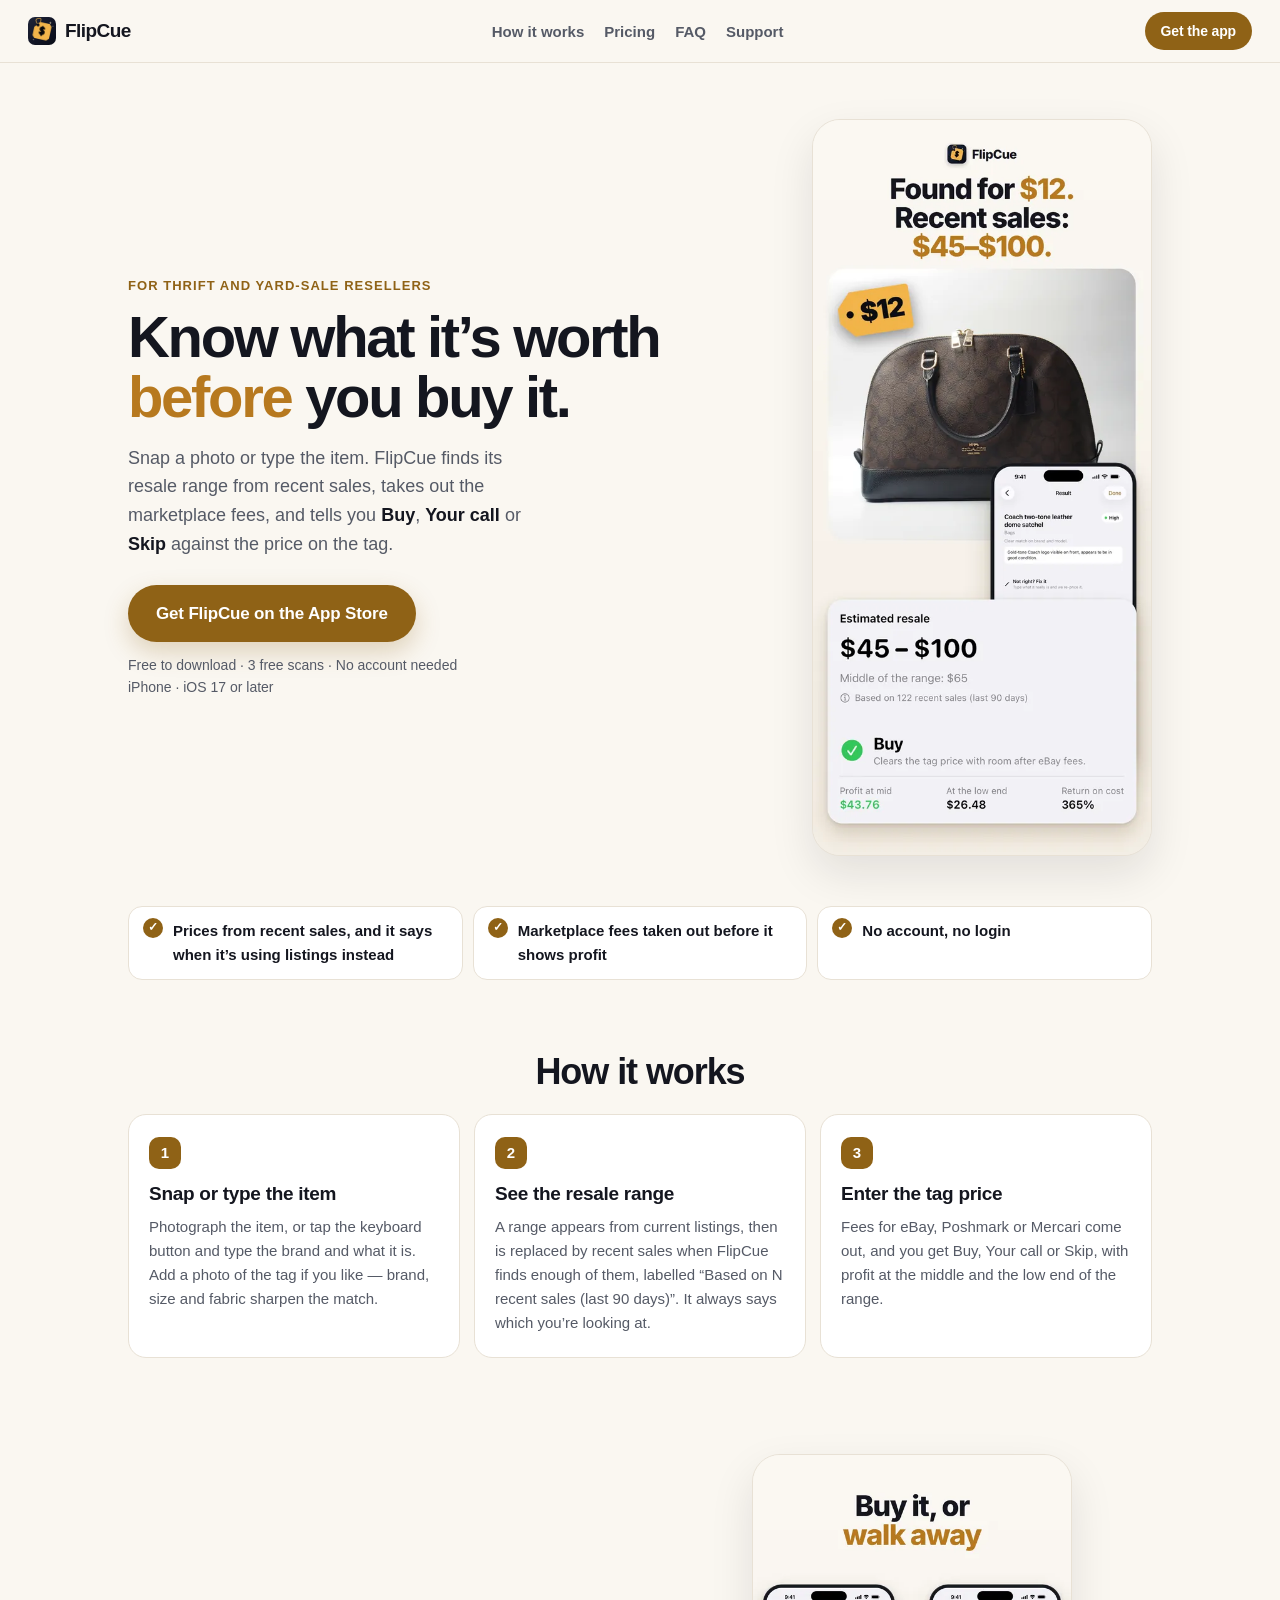
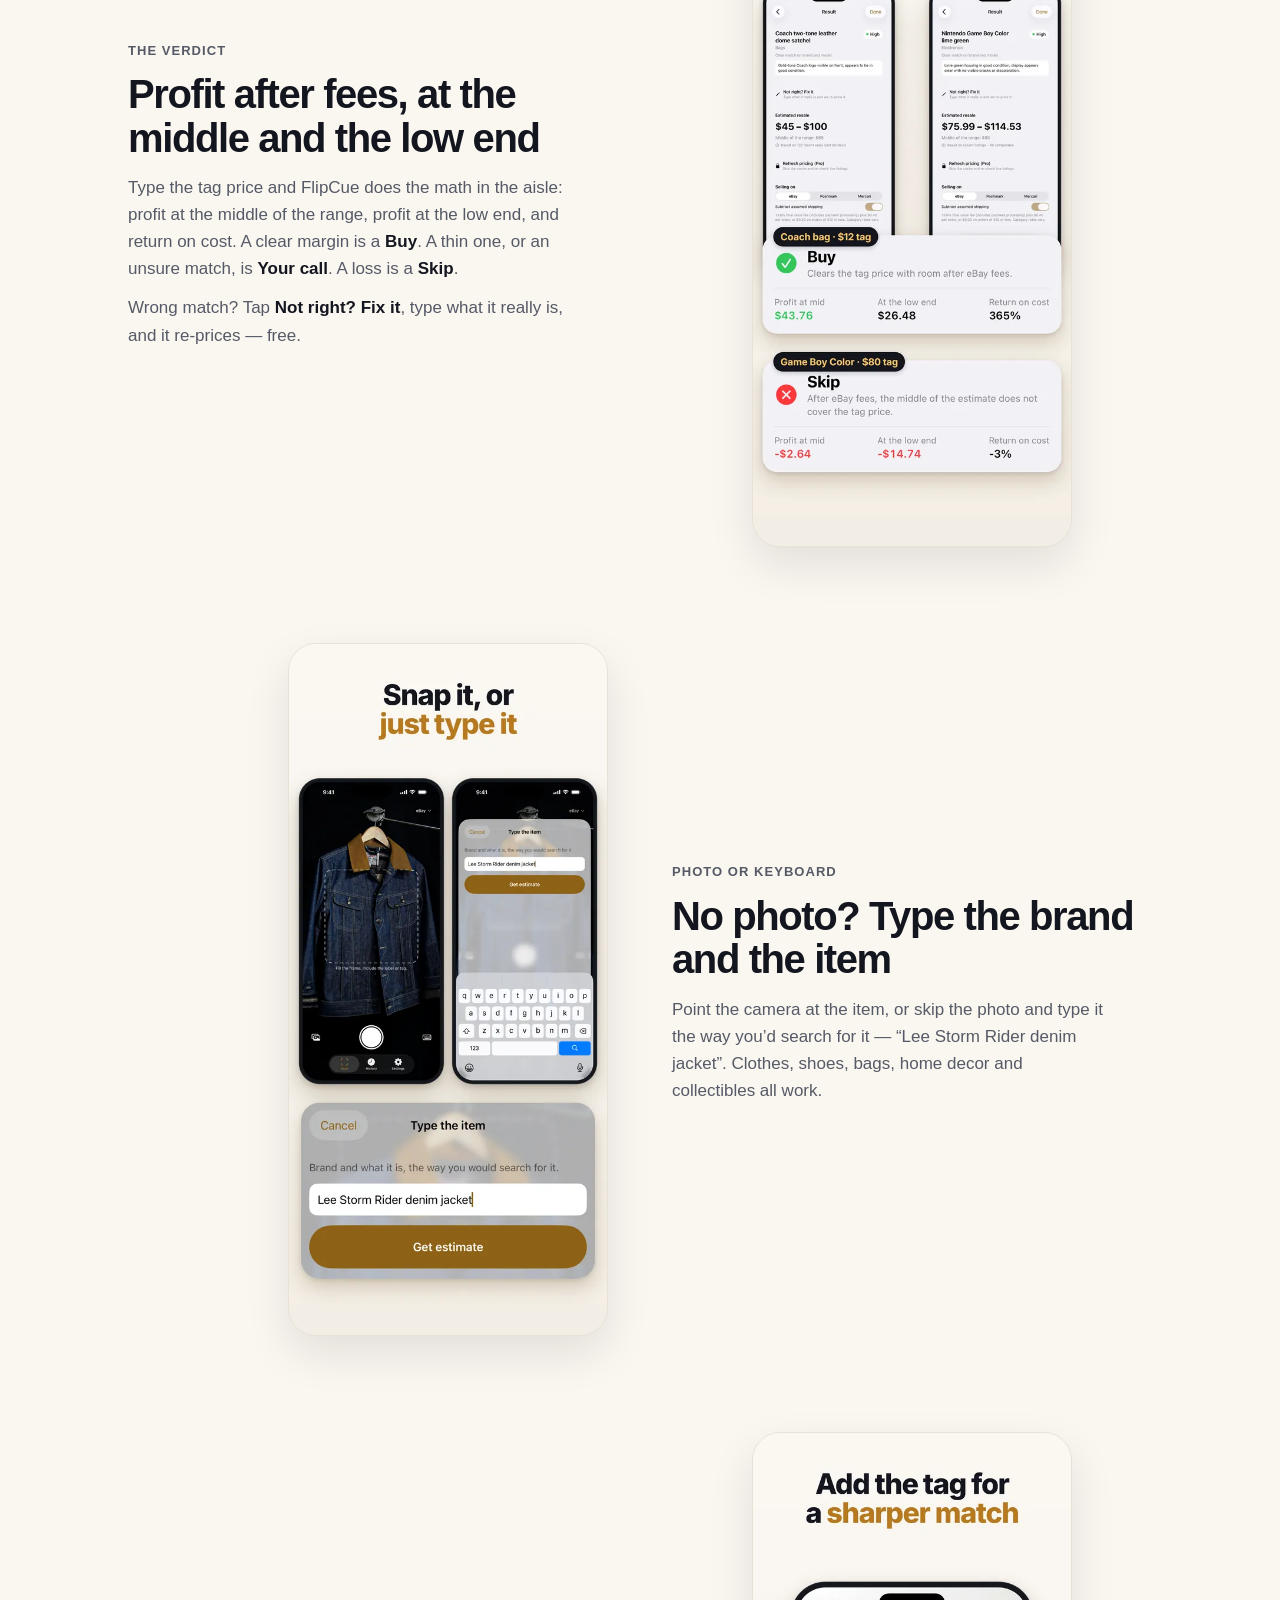
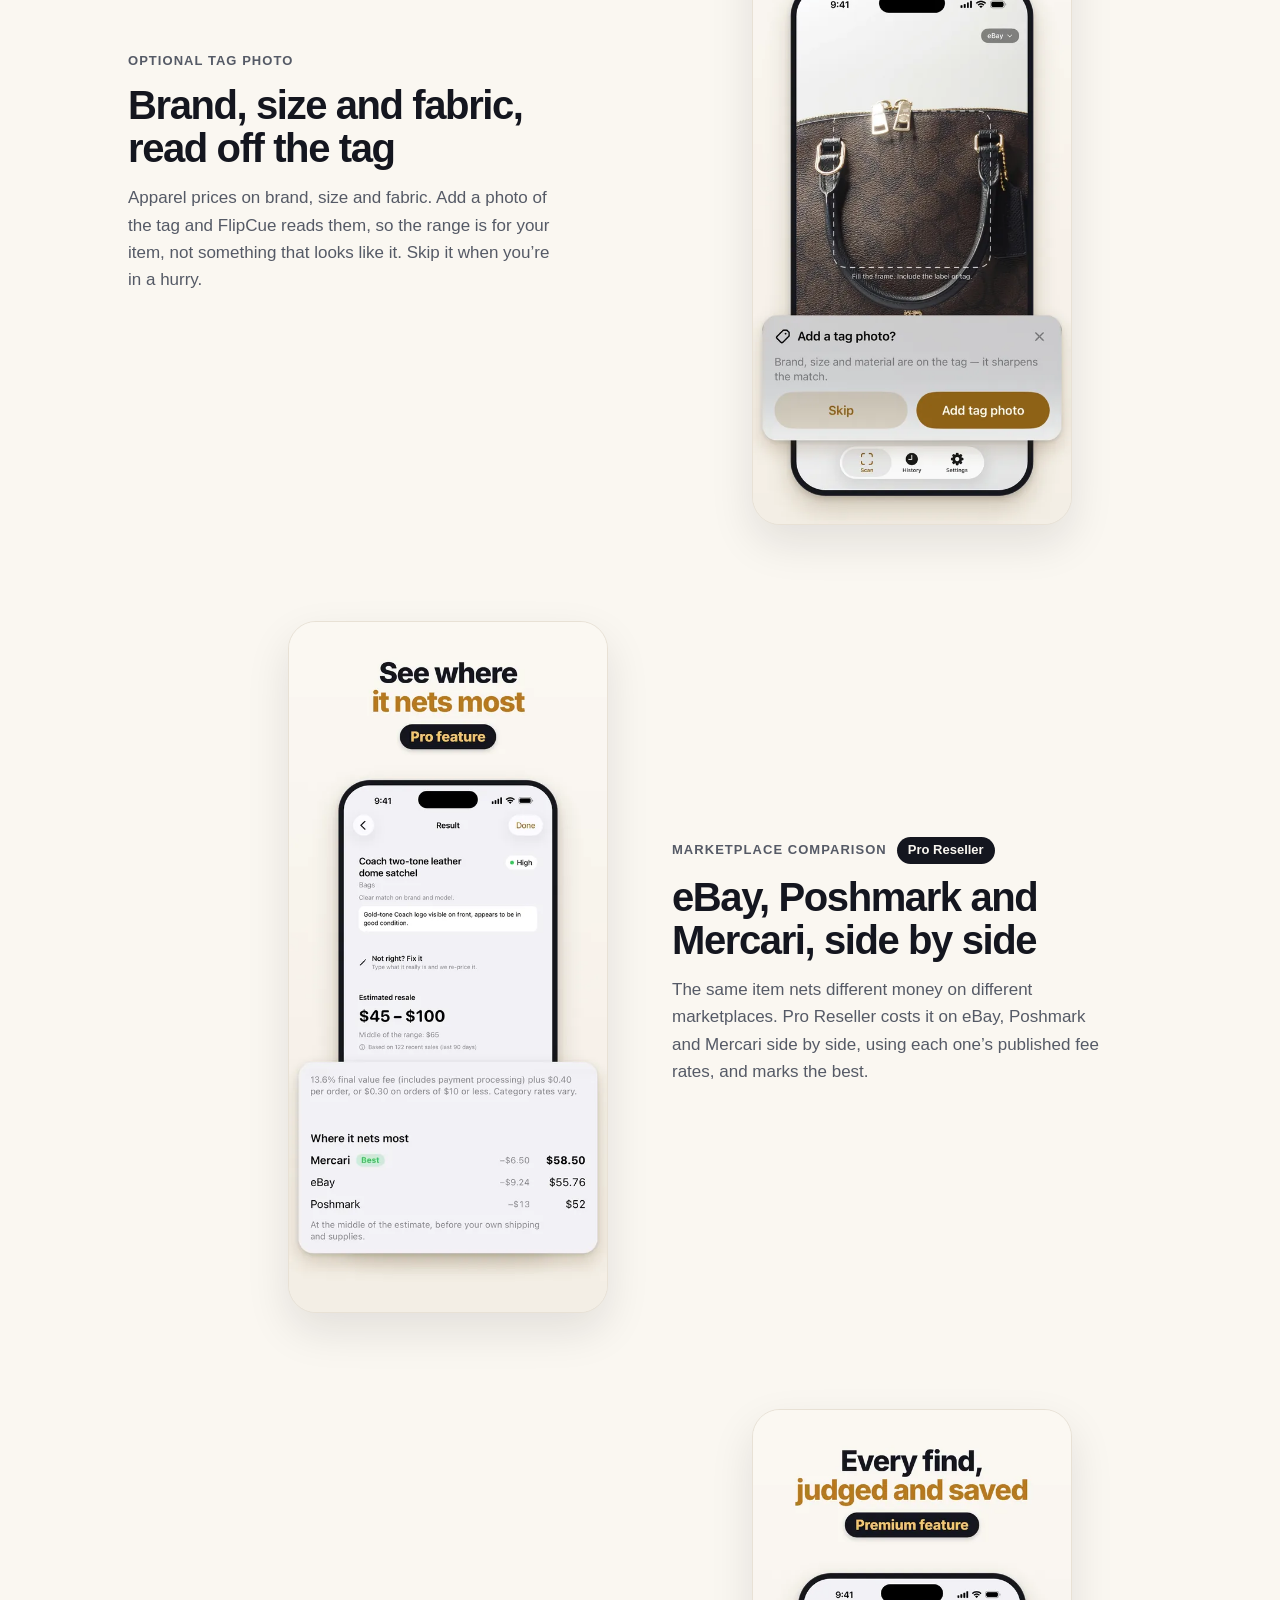
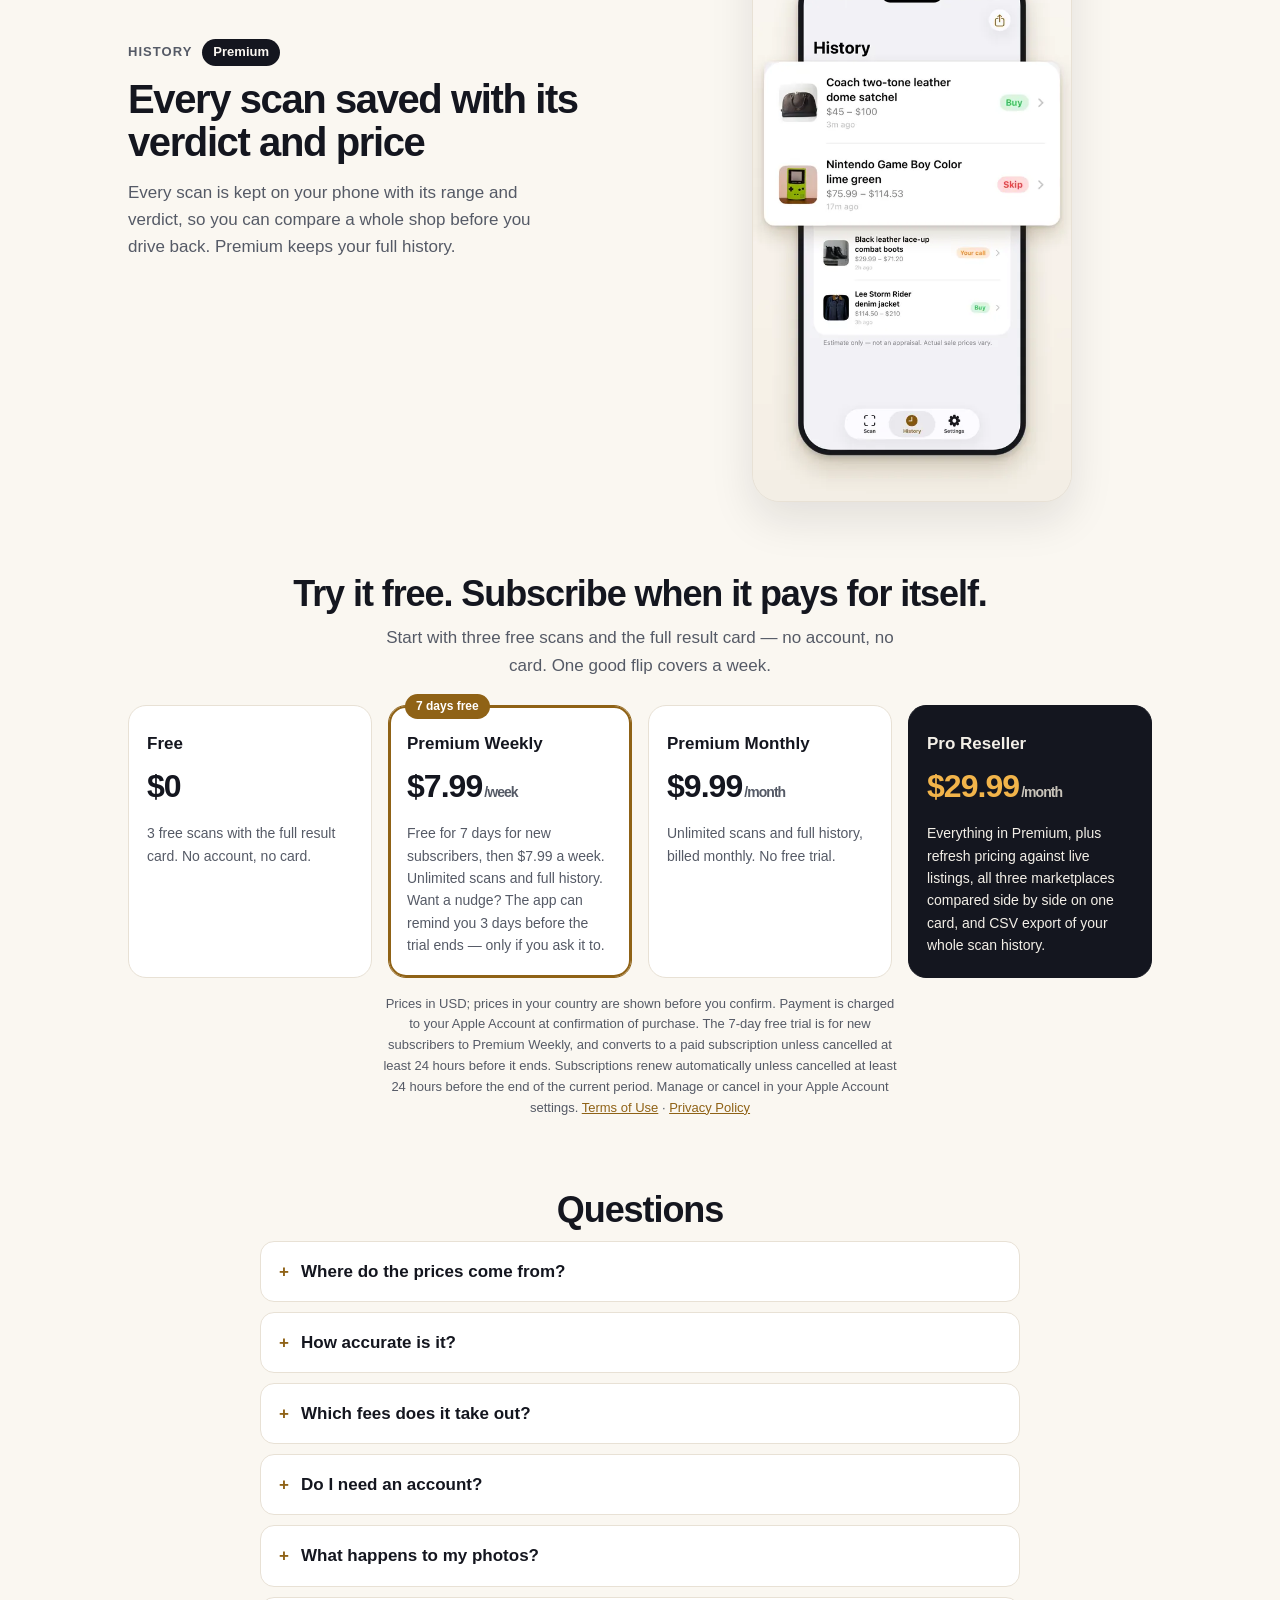
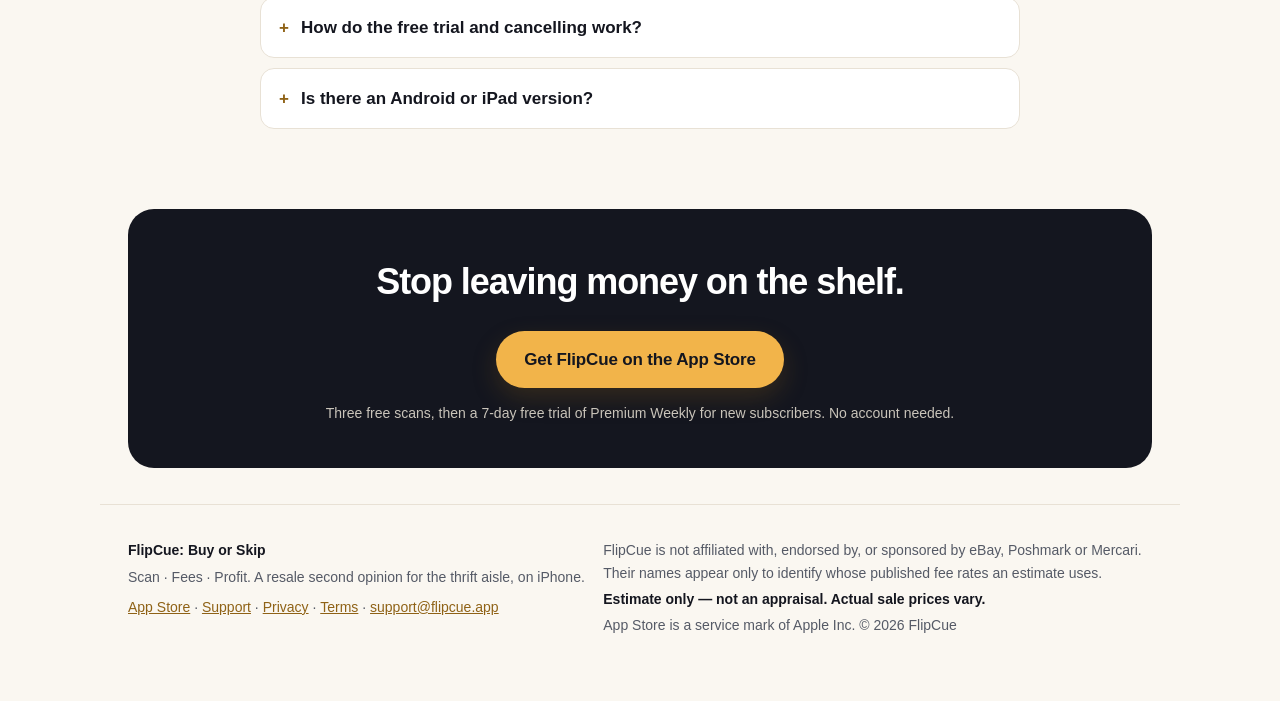
==== commit c645f801: "New landing page for 1.3: recent-sales pricing, new screenshots, plans and FAQ; privacy/terms wordin" ====
--- a/index.html
+++ b/index.html
@@ -3,191 +3,250 @@
 <head>
 <meta charset="utf-8">
 <meta name="viewport" content="width=device-width, initial-scale=1">
-<title>Know what it&#x27;s worth · FlipCue</title>
-<meta name="description" content="FlipCue photographs a thrift find, estimates what it resells for from comparable listings, subtracts eBay, Poshmark or Mercari fees, and says buy or skip.">
+<title>FlipCue: Buy or Skip — know what a thrift find resells for</title>
+<meta name="description" content="Snap or type a thrift find. FlipCue shows its resale range from recent sales, takes out marketplace fees and says Buy, Your call or Skip. iPhone, 3 free scans.">
 <link rel="canonical" href="https://flipcue.app/">
 <link rel="stylesheet" href="style.css">
-<link rel="icon" href="img/icon.png">
+<link rel="icon" href="img/icon-64.png" sizes="64x64" type="image/png">
 <link rel="apple-touch-icon" href="img/apple-touch-icon.png">
 <meta name="color-scheme" content="light dark">
-<meta name="theme-color" content="#131728">
+<meta name="theme-color" content="#faf7f1" media="(prefers-color-scheme: light)">
+<meta name="theme-color" content="#121318" media="(prefers-color-scheme: dark)">
 <meta name="apple-itunes-app" content="app-id=6813861780">
 <meta property="og:type" content="website">
 <meta property="og:site_name" content="FlipCue">
-<meta property="og:title" content="Know what it&#x27;s worth · FlipCue">
-<meta property="og:description" content="FlipCue photographs a thrift find, estimates what it resells for from comparable listings, subtracts eBay, Poshmark or Mercari fees, and says buy or skip.">
+<meta property="og:title" content="FlipCue: Buy or Skip — know what a thrift find resells for">
+<meta property="og:description" content="Snap or type a thrift find. FlipCue shows its resale range from recent sales, takes out marketplace fees and says Buy, Your call or Skip. iPhone, 3 free scans.">
 <meta property="og:url" content="https://flipcue.app/">
-<meta property="og:image" content="https://flipcue.app/img/og.png">
+<meta property="og:image" content="https://flipcue.app/img/og.jpg">
+<meta property="og:image:width" content="1200">
+<meta property="og:image:height" content="630">
+<meta property="og:image:alt" content="FlipCue on iPhone: a Coach bag found for $12 with recent sales of $45 to $100, a Buy or Skip verdict, where it nets most, and saved scan history.">
 <meta name="twitter:card" content="summary_large_image">
+<meta name="twitter:title" content="FlipCue: Buy or Skip — know what a thrift find resells for">
+<meta name="twitter:description" content="Snap or type a thrift find. FlipCue shows its resale range from recent sales, takes out marketplace fees and says Buy, Your call or Skip. iPhone, 3 free scans.">
+<meta name="twitter:image" content="https://flipcue.app/img/og.jpg">
+<meta name="twitter:image:alt" content="FlipCue on iPhone: a Coach bag found for $12 with recent sales of $45 to $100, a Buy or Skip verdict, where it nets most, and saved scan history.">
+<script type="application/ld+json">
+{"@context": "https://schema.org", "@type": "SoftwareApplication",
+ "name": "FlipCue: Buy or Skip", "operatingSystem": "iOS 17 or later",
+ "applicationCategory": "ShoppingApplication", "url": "https://flipcue.app/",
+ "downloadUrl": "https://apps.apple.com/app/id6813861780",
+ "offers": {"@type": "Offer", "price": "0", "priceCurrency": "USD"}}
+</script>
 </head>
 <body>
+<a class="skip" href="#main">Skip to content</a>
 <header class="bar">
-  <a class="wordmark" href="index.html"><img src="img/icon.png" alt="" width="28" height="28">FlipCue</a>
-  <nav><a href="index.html" aria-current="page">Home</a><a href="support.html">Support</a><a href="privacy.html">Privacy</a><a href="terms.html">Terms</a></nav>
+  <a class="wordmark" href="index.html"><img src="img/icon-64.png" alt="" width="28" height="28">FlipCue</a>
+  <nav aria-label="Main"><a href="index.html#how">How it works</a><a href="index.html#pricing">Pricing</a><a href="index.html#faq">FAQ</a><a href="support.html">Support</a></nav>
+  <a class="btn btn-small" href="https://apps.apple.com/app/id6813861780">Get the app</a>
 </header>
-<main class="wide">
+<main id="main" class="wide">
 
 <section class="hero">
-  <img class="appicon" src="img/icon.png" alt="FlipCue app icon" width="96" height="96">
-  <h1>Know what it&rsquo;s worth<br><em>before</em> you buy it.</h1>
-  <p class="lede">Photograph anything on the shelf. FlipCue estimates what it
-  resells for, subtracts what the marketplace actually takes, and tells you
-  whether the tag price leaves you a profit.</p>
-  <p class="cta">
-    <a class="btn" href="https://apps.apple.com/app/id6813861780">Download on the App Store</a>
-    <span class="cta-note">iPhone · iOS 17 or later · 5 free scans, no card needed</span>
-  </p>
-</section>
-
-<section class="proof">
-  <div class="stat"><strong>$12 tag &rarr; $43.76</strong><span>profit after eBay fees on a Patagonia fleece</span></div>
-  <div class="stat"><strong>3 marketplaces</strong><span>eBay, Poshmark and Mercari fee tables, checked against their published rates</span></div>
-  <div class="stat"><strong>Buy or skip</strong><span>judged at the middle <em>and</em> the low end of the range</span></div>
-</section>
-
-<section class="shots">
-  <figure class="phone">
-    <img src="img/shot-estimate.png" alt="A scanned Patagonia Better Sweater fleece jacket identified with high confidence and an estimated resale range of forty-two to eighty-nine dollars" loading="lazy" width="640" height="1391">
-    <figcaption>A real range from comparable listings, with an honest confidence rating.</figcaption>
+  <div class="hero-text">
+    <p class="kicker">For thrift and yard-sale resellers</p>
+    <h1>Know what it&rsquo;s worth <em>before</em> you buy it.</h1>
+    <p class="lede">Snap a photo or type the item. FlipCue finds its resale range
+    from recent sales, takes out the marketplace fees, and tells you
+    <strong>Buy</strong>, <strong>Your call</strong> or <strong>Skip</strong>
+    against the price on the tag.</p>
+    <p class="cta">
+      <a class="btn" href="https://apps.apple.com/app/id6813861780">Get FlipCue on the App Store</a>
+      <span class="cta-note">Free to download · 3 free scans · No account needed<br>iPhone · iOS 17 or later</span>
+    </p>
+  </div>
+  <figure class="hero-shot">
+    <picture><source type="image/webp" srcset="img/shot-hero-540.webp 540w, img/shot-hero-900.webp 900w" sizes="(min-width: 900px) 340px, 78vw"><img src="img/shot-hero-900.jpg" alt="A Coach two-tone leather dome satchel with a $12 tag. FlipCue shows an estimated resale range of $45 to $100 based on 122 recent sales, and a Buy verdict: $43.76 profit at the middle of the range, $26.48 at the low end." width="900" height="1955" fetchpriority="high" decoding="async"></picture>
   </figure>
-  <figure class="phone lift">
-    <img src="img/shot-verdict.png" alt="A twelve dollar tag price producing a Buy verdict with forty-three dollars seventy-six of profit after eBay fees" loading="lazy" width="640" height="1391">
-    <figcaption>Fees out. Profit in. Buy, your call, or skip.</figcaption>
-  </figure>
-  <figure class="phone">
-    <img src="img/shot-history.png" alt="Scan history showing a Patagonia fleece, Air Jordan 1 Mid sneakers and a Coach shoulder bag, each with its verdict" loading="lazy" width="640" height="1391">
-    <figcaption>Every scan kept with its verdict, so you can compare a whole shop.</figcaption>
-  </figure>
-</section>
-
-<section class="steps" id="how">
-  <h2 class="section-title">How it works</h2>
-  <div class="stepgrid">
-    <div>
-      <span class="num">1</span>
-      <h3>Point and scan</h3>
-      <p>Clothes, shoes, bags, home decor, books, collectibles. FlipCue reads
-      the brand tag, the size and the fabric, because that is what apparel
-      actually prices on. Anything with a barcode is read on your phone.</p>
-    </div>
-    <div>
-      <span class="num">2</span>
-      <h3>See the range</h3>
-      <p>A resale range built from what comparable items are listed for right
-      now, not one made-up number, with a confidence rating that tells you
-      when to trust it.</p>
-    </div>
-    <div>
-      <span class="num">3</span>
+</section>
+
+<ul class="trust" aria-label="At a glance">
+  <li>Prices from recent sales, and it says when it&rsquo;s using listings instead</li>
+  <li>Marketplace fees taken out before it shows profit</li>
+  <li>No account, no login</li>
+</ul>
+
+<section class="steps" id="how" aria-labelledby="how-title">
+  <h2 class="section-title" id="how-title">How it works</h2>
+  <ol class="stepgrid">
+    <li>
+      <span class="num" aria-hidden="true">1</span>
+      <h3>Snap or type the item</h3>
+      <p>Photograph the item, or tap the keyboard button and type the brand and
+      what it is. Add a photo of the tag if you like &mdash; brand, size and
+      fabric sharpen the match.</p>
+    </li>
+    <li>
+      <span class="num" aria-hidden="true">2</span>
+      <h3>See the resale range</h3>
+      <p>A range appears from current listings, then is replaced by recent
+      sales when FlipCue finds enough of them, labelled &ldquo;Based on N recent
+      sales (last 90 days)&rdquo;. It always says which you&rsquo;re looking at.</p>
+    </li>
+    <li>
+      <span class="num" aria-hidden="true">3</span>
       <h3>Enter the tag price</h3>
-      <p>FlipCue does the fee math for eBay, Poshmark or Mercari and tells you
-      what you would actually keep. Buy, your call, or skip &mdash; in seconds,
-      in the aisle.</p>
-    </div>
-  </div>
-</section>
-
-<section class="cats">
-  <h2 class="section-title">Built around what resellers actually sell</h2>
-  <p class="section-lede">Clothing first, because it is most of the volume.
-  Then shoes, bags and accessories, home decor, books, and collectibles.</p>
-  <ul class="chips">
-    <li>Clothing</li><li>Sneakers &amp; shoes</li><li>Handbags</li><li>Accessories</li>
-    <li>Home decor</li><li>Kitchen</li><li>Books</li><li>Toys &amp; collectibles</li><li>Anything with a barcode</li>
-  </ul>
-</section>
-
-<section class="pricing" id="pricing">
-  <h2 class="section-title">Try it free. Subscribe when it pays for itself.</h2>
-  <p class="section-lede">Three free scans with the full result card &mdash; no
-  account, no card. Then a 7-day free trial of Premium. One good flip covers it.</p>
+      <p>Fees for eBay, Poshmark or Mercari come out, and you get Buy, Your call
+      or Skip, with profit at the middle and the low end of the range.</p>
+    </li>
+  </ol>
+</section>
+
+<section class="feature">
+  <div class="feature-text">
+    <p class="kicker">The verdict</p>
+    <h2>Profit after fees, at the middle and the low end</h2>
+    <p>Type the tag price and FlipCue does the math in the aisle: profit at
+    the middle of the range, profit at the low end, and return on cost. A clear
+    margin is a <strong>Buy</strong>. A thin one, or an unsure match, is
+    <strong>Your call</strong>. A loss is a <strong>Skip</strong>.</p>
+    <p>Wrong match? Tap <strong>Not right? Fix it</strong>, type what it really
+    is, and it re-prices &mdash; free.</p>
+  </div>
+  <figure class="feature-shot"><picture><source type="image/webp" srcset="img/shot-verdict-540.webp 540w, img/shot-verdict-900.webp 900w" sizes="(min-width: 900px) 340px, 78vw"><img src="img/shot-verdict-900.jpg" alt="Two results side by side. A Coach bag at a $12 tag is a Buy, with $43.76 profit at the middle of the range after eBay fees. A Nintendo Game Boy Color at an $80 tag is a Skip, losing $2.64 at the middle and $14.74 at the low end." width="900" height="1955" loading="lazy" decoding="async"></picture></figure>
+</section>
+
+<section class="feature flip">
+  <div class="feature-text">
+    <p class="kicker">Photo or keyboard</p>
+    <h2>No photo? Type the brand and the item</h2>
+    <p>Point the camera at the item, or skip the photo and type it the way
+    you&rsquo;d search for it &mdash; &ldquo;Lee Storm Rider denim jacket&rdquo;. Clothes,
+    shoes, bags, home decor and collectibles all work.</p>
+  </div>
+  <figure class="feature-shot"><picture><source type="image/webp" srcset="img/shot-type-540.webp 540w, img/shot-type-900.webp 900w" sizes="(min-width: 900px) 340px, 78vw"><img src="img/shot-type-900.jpg" alt="The scanner pointed at a denim jacket on a hanger, and the Type the item sheet with Lee Storm Rider denim jacket typed in above a Get estimate button." width="900" height="1955" loading="lazy" decoding="async"></picture></figure>
+</section>
+
+<section class="feature">
+  <div class="feature-text">
+    <p class="kicker">Optional tag photo</p>
+    <h2>Brand, size and fabric, read off the tag</h2>
+    <p>Apparel prices on brand, size and fabric. Add a photo of the tag and
+    FlipCue reads them, so the range is for your item, not something that looks
+    like it. Skip it when you&rsquo;re in a hurry.</p>
+  </div>
+  <figure class="feature-shot"><picture><source type="image/webp" srcset="img/shot-tag-540.webp 540w, img/shot-tag-900.webp 900w" sizes="(min-width: 900px) 340px, 78vw"><img src="img/shot-tag-900.jpg" alt="The scanner over a brown monogram handbag, with the Add a tag photo prompt: brand, size and material are on the tag, and it sharpens the match. Buttons read Skip and Add tag photo." width="900" height="1955" loading="lazy" decoding="async"></picture></figure>
+</section>
+
+<section class="feature flip">
+  <div class="feature-text">
+    <p class="kicker">Marketplace comparison<span class="pill">Pro Reseller</span></p>
+    <h2>eBay, Poshmark and Mercari, side by side</h2>
+    <p>The same item nets different money on different marketplaces. Pro
+    Reseller costs it on eBay, Poshmark and Mercari side by side, using each
+    one&rsquo;s published fee rates, and marks the best.</p>
+  </div>
+  <figure class="feature-shot"><picture><source type="image/webp" srcset="img/shot-nets-most-540.webp 540w, img/shot-nets-most-900.webp 900w" sizes="(min-width: 900px) 340px, 78vw"><img src="img/shot-nets-most-900.jpg" alt="A Pro Reseller result for the Coach bag, estimated at $45 to $100 from 122 recent sales. Where it nets most, at the middle of the estimate: Mercari $58.50, marked best, eBay $55.76, Poshmark $52." width="900" height="1955" loading="lazy" decoding="async"></picture></figure>
+</section>
+
+<section class="feature">
+  <div class="feature-text">
+    <p class="kicker">History<span class="pill">Premium</span></p>
+    <h2>Every scan saved with its verdict and price</h2>
+    <p>Every scan is kept on your phone with its range and verdict, so you
+    can compare a whole shop before you drive back. Premium keeps your full
+    history.</p>
+  </div>
+  <figure class="feature-shot"><picture><source type="image/webp" srcset="img/shot-history-540.webp 540w, img/shot-history-900.webp 900w" sizes="(min-width: 900px) 340px, 78vw"><img src="img/shot-history-900.jpg" alt="Scan history with four finds, each with its range and verdict: a Coach satchel, Buy; a Game Boy Color, Skip; black combat boots, Your call; a Lee Storm Rider denim jacket, Buy." width="900" height="1955" loading="lazy" decoding="async"></picture></figure>
+</section>
+
+<section class="pricing" id="pricing" aria-labelledby="pricing-title">
+  <h2 class="section-title" id="pricing-title">Try it free. Subscribe when it pays for itself.</h2>
+  <p class="section-lede">Start with three free scans and the full result card
+  &mdash; no account, no card. One good flip covers a week.</p>
   <div class="plans">
+    <div class="plan">
+      <h3>Free</h3>
+      <p class="price">$0</p>
+      <p>3 free scans with the full result card. No account, no card.</p>
+    </div>
     <div class="plan featured">
       <p class="tag">7 days free</p>
       <h3>Premium Weekly</h3>
       <p class="price">$7.99<span>/week</span></p>
-      <p>Free for 7 days, then $7.99 a week. Unlimited scans, full history,
-      every fee preset. Cancel anytime.</p>
+      <p>Free for 7 days for new subscribers, then $7.99 a week. Unlimited
+      scans and full history. Want a nudge? The app can remind you 3 days before the
+      trial ends &mdash; only if you ask it to.</p>
     </div>
     <div class="plan">
       <h3>Premium Monthly</h3>
       <p class="price">$9.99<span>/month</span></p>
-      <p>Unlimited scans, full history, every fee preset, billed monthly.</p>
+      <p>Unlimited scans and full history, billed monthly. No free
+      trial.</p>
     </div>
     <div class="plan pro">
       <h3>Pro Reseller</h3>
       <p class="price">$29.99<span>/month</span></p>
-      <p>Everything in Premium, plus refresh pricing against live listings,
-      all three marketplaces costed side by side, and CSV export of your
-      whole scan history.</p>
-    </div>
-  </div>
-  <p class="fineprint">Prices in USD. The free trial becomes a paid weekly
-  subscription unless cancelled at least 24 hours before it ends. Subscriptions
-  renew automatically unless cancelled at least 24 hours before the end of the
-  period, and are managed in your Apple Account settings.
-  <a href="terms.html">Terms of Use</a> &middot;
-  <a href="privacy.html">Privacy Policy</a>.</p>
-</section>
-
-<section class="honest">
-  <h2 class="section-title">What FlipCue will not do</h2>
-  <ul>
-    <li><strong>It will not guess a brand from styling.</strong> No visible
-    maker&rsquo;s mark means low confidence, and it says so.</li>
-    <li><strong>It will not call a listing price a sold price.</strong>
-    Estimates come from current listings, and the app labels them that way.</li>
-    <li><strong>It will not appraise anything.</strong> It is a second opinion
-    in the aisle, not a valuation.</li>
-    <li><strong>It will not keep your photos.</strong> A photo is sent to be
-    identified and is not stored. There is no account and no login.</li>
-  </ul>
-</section>
-
-<section class="faq" id="faq">
-  <h2 class="section-title">Questions</h2>
-  <details>
-    <summary>Where do the numbers come from?</summary>
-    <p>From comparable items currently listed on eBay, found through eBay&rsquo;s
-    official API using the identification FlipCue makes from your photo. The
-    range is the spread of those asking prices with outliers removed; the app
-    shows how many comparables it found so you know how firm the number is.</p>
-  </details>
-  <details>
-    <summary>Are these sold prices?</summary>
-    <p>No, and the app never says they are. They are what sellers are asking
-    right now. Sold prices are usually somewhat lower, which is one reason
-    FlipCue judges the low end of the range as well as the middle.</p>
-  </details>
-  <details>
-    <summary>Which fees does it subtract?</summary>
+      <p>Everything in Premium, plus refresh pricing against live listings, all
+      three marketplaces compared side by side on one card, and CSV export of
+      your whole scan history.</p>
+    </div>
+  </div>
+  <p class="fineprint">Prices in USD; prices in your country are shown before
+  you confirm. Payment is charged to your Apple Account at confirmation of
+  purchase. The 7-day free trial is for new subscribers to Premium Weekly, and
+  converts to a paid subscription unless cancelled at least 24 hours before it
+  ends. Subscriptions renew automatically unless cancelled at least 24 hours
+  before the end of the current period. Manage or cancel in your Apple Account
+  settings. <a href="terms.html">Terms of Use</a> &middot;
+  <a href="privacy.html">Privacy Policy</a></p>
+</section>
+
+<section class="faq" id="faq" aria-labelledby="faq-title">
+  <h2 class="section-title" id="faq-title">Questions</h2>
+  <details>
+    <summary>Where do the prices come from?</summary>
+    <p>From recent sales and current listings across major resale
+    marketplaces. FlipCue shows a range from current listings first, then
+    replaces it with recent sales from the last 90 days when it finds enough
+    of them. The card always says which: &ldquo;Based on N recent sales (last 90
+    days)&rdquo;, or based on recent listings.</p>
+  </details>
+  <details>
+    <summary>How accurate is it?</summary>
+    <p>It is an estimate only, not an appraisal. Condition, size, completeness
+    and timing move the real price, and actual sale prices vary. FlipCue shows
+    how confident it is about the identification, and judges the low end of
+    the range as well as the middle, so a thin margin is never called a
+    clean Buy.</p>
+  </details>
+  <details>
+    <summary>Which fees does it take out?</summary>
     <p>eBay&rsquo;s final value fee plus per-order fee, Poshmark&rsquo;s flat fee
-    under $15 or 20% above it, and Mercari&rsquo;s selling fee. Each table is
-    checked against the marketplace&rsquo;s own published schedule and dated in
-    the app. Category and seller-status variations exist; check your own
-    account for what you will actually pay.</p>
-  </details>
-  <details>
-    <summary>Does it work without a signal?</summary>
-    <p>Identification and pricing need a connection. Your history is kept on
-    your phone, so a scan you have already done is always there to look at.</p>
-  </details>
-  <details>
-    <summary>How do I cancel?</summary>
-    <p>In the iPhone Settings app: tap your name, then Subscriptions. Cancelling
-    there stops any future charge. Refunds are handled by Apple under their
-    policies.</p>
-  </details>
-  <details>
-    <summary>Is there an Android version?</summary>
-    <p>Not yet. FlipCue is iPhone-only today.</p>
+    under $15 or 20% above it, and Mercari&rsquo;s selling fee, each checked
+    against the marketplace&rsquo;s own published rates. Category and seller-status
+    variations exist; check your own account for what you will actually pay.</p>
+  </details>
+  <details>
+    <summary>Do I need an account?</summary>
+    <p>No. There is no account, no login and no email to give. Your scan
+    history stays on your phone.</p>
+  </details>
+  <details>
+    <summary>What happens to my photos?</summary>
+    <p>A photo is sent to identify the item and is not stored. The
+    <a href="privacy.html">Privacy Policy</a> sets out exactly what is
+    handled.</p>
+  </details>
+  <details>
+    <summary>How do the free trial and cancelling work?</summary>
+    <p>Premium Weekly starts with a 7-day free trial for new subscribers:
+    nothing is charged for 7 days, then it is $7.99 a week unless you cancel at
+    least 24 hours before the trial ends. Cancel in the iPhone Settings app: tap
+    your name, then Subscriptions. Refunds are handled by Apple.</p>
+  </details>
+  <details>
+    <summary>Is there an Android or iPad version?</summary>
+    <p>Not yet. FlipCue is for iPhone, iOS 17 or later.</p>
   </details>
 </section>
 
 <section class="cta-band">
   <h2>Stop leaving money on the shelf.</h2>
-  <p><a class="btn" href="https://apps.apple.com/app/id6813861780">Download on the App Store</a></p>
-  <p class="cta-note">Three free scans, then a 7-day free trial. No account needed.</p>
+  <p><a class="btn" href="https://apps.apple.com/app/id6813861780">Get FlipCue on the App Store</a></p>
+  <p class="cta-note">Three free scans, then a 7-day free trial of Premium Weekly for new subscribers. No account needed.</p>
 </section>
 
 </main>
@@ -195,13 +254,13 @@
   <div class="footgrid">
     <div>
       <p class="wordmark-foot">FlipCue: Buy or Skip</p>
-      <p>Scan · Fees · Profit. A resale second opinion for the thrift aisle.</p>
-      <p><a href="https://apps.apple.com/app/id6813861780">App Store</a> · <a href="support.html">Support</a> · <a href="privacy.html">Privacy</a> · <a href="terms.html">Terms</a></p>
+      <p>Scan · Fees · Profit. A resale second opinion for the thrift aisle, on iPhone.</p>
+      <p class="footlinks"><a href="https://apps.apple.com/app/id6813861780">App Store</a> · <a href="support.html">Support</a> · <a href="privacy.html">Privacy</a> · <a href="terms.html">Terms</a> · <a href="mailto:support@flipcue.app">support@flipcue.app</a></p>
     </div>
     <div>
       <p>FlipCue is not affiliated with, endorsed by, or sponsored by eBay, Poshmark or Mercari. Their names appear only to identify whose published fee rates an estimate uses.</p>
       <p class="disclaimer">Estimate only — not an appraisal. Actual sale prices vary.</p>
-      <p>&copy; 2026 FlipCue</p>
+      <p>App Store is a service mark of Apple Inc. &copy; 2026 FlipCue</p>
     </div>
   </div>
 </footer>
--- a/style.css
+++ b/style.css
@@ -1,160 +1,164 @@
 :root {
-  --ink: #0b2027;
-  --muted: #5d6f76;
-  --gold: #8f6216;
-  --gold-bright: #f2b44a;
-  --amber: #f2b44a;
-  --line: #e6e2da;
-  --bg: #fbf9f5;
+  --ink: #14161f;
+  --muted: #555a66;
+  --bronze: #8f6216;
+  --gold: #b7791f;
+  --line: #e8e1d5;
+  --bg: #faf7f1;
   --card: #ffffff;
-  --shadow: 0 18px 50px rgba(11, 32, 39, 0.13);
+  --tint: #f3ece0;
+  --btn-bg: #8f6216; --btn-ink: #ffffff; --btn-hover: #74500f;
+  --shadow: 0 18px 44px rgba(20, 22, 31, 0.10);
 }
 @media (prefers-color-scheme: dark) {
   :root {
-    --ink: #f0f4f4; --muted: #9db0b6; --gold: #f2b44a; --gold-bright: #ffd489;
-    --line: #22323a; --bg: #0b1418; --card: #131f26;
-    --shadow: 0 18px 50px rgba(0, 0, 0, 0.5);
+    --ink: #f3efe7; --muted: #b2b5bf; --bronze: #f2b44a; --gold: #f2b44a;
+    --line: #2b2e38; --bg: #121318; --card: #1b1d24; --tint: #1f1b14;
+    --btn-bg: #f2b44a; --btn-ink: #14161f; --btn-hover: #ffd489;
+    --shadow: 0 18px 44px rgba(0, 0, 0, 0.45);
   }
 }
 * { box-sizing: border-box; }
-html { scroll-behavior: smooth; }
+html { scroll-behavior: smooth; scroll-padding-top: 72px; }
+@media (prefers-reduced-motion: reduce) { html { scroll-behavior: auto; } }
 body {
   margin: 0; background: var(--bg); color: var(--ink);
-  font: 17px/1.62 -apple-system, BlinkMacSystemFont, "Segoe UI", Roboto, Helvetica, Arial, sans-serif;
-  -webkit-font-smoothing: antialiased;
+  font: 17px/1.6 -apple-system, BlinkMacSystemFont, "Segoe UI", Roboto, Helvetica, Arial, sans-serif;
+  -webkit-font-smoothing: antialiased; overflow-wrap: break-word;
 }
+img { max-width: 100%; }
+a { color: var(--bronze); }
+:focus-visible { outline: 3px solid var(--bronze); outline-offset: 2px; border-radius: 4px; }
+.skip { position: absolute; left: -9999px; top: 8px; z-index: 10; background: var(--card); padding: 8px 14px; border-radius: 8px; }
+.skip:focus { left: 12px; }
+
 .bar {
-  display: flex; flex-wrap: wrap; gap: 14px; align-items: center;
-  justify-content: space-between; padding: 14px 24px;
-  border-bottom: 1px solid var(--line);
-  position: sticky; top: 0; background: var(--bg); z-index: 5;
+  display: flex; gap: 12px; align-items: center; justify-content: space-between;
+  padding: 10px 16px; border-bottom: 1px solid var(--line);
+  position: sticky; top: 0; z-index: 5;
+  background: var(--bg);
+  background: color-mix(in srgb, var(--bg) 92%, transparent);
+  -webkit-backdrop-filter: saturate(1.4) blur(12px); backdrop-filter: saturate(1.4) blur(12px);
 }
-.wordmark { display: inline-flex; align-items: center; gap: 10px; font-weight: 800; font-size: 20px; color: var(--ink); text-decoration: none; letter-spacing: -0.03em; }
+.wordmark { display: inline-flex; align-items: center; gap: 9px; font-weight: 800; font-size: 19px; color: var(--ink); text-decoration: none; letter-spacing: -0.03em; }
 .wordmark img { border-radius: 7px; }
-nav a { color: var(--muted); text-decoration: none; margin-left: 18px; font-size: 15px; font-weight: 500; }
-nav a:hover, nav a[aria-current] { color: var(--gold); }
-main { max-width: 860px; margin: 0 auto; padding: 8px 24px 12px; }
-main.wide { max-width: 1040px; }
+.bar nav { display: none; }
+.bar nav a { color: var(--muted); text-decoration: none; margin: 0 10px; font-size: 15px; font-weight: 600; }
+.bar nav a:hover, .bar nav a[aria-current] { color: var(--bronze); }
+@media (min-width: 760px) { .bar { padding: 12px 28px; } .bar nav { display: block; } }
 
-/* Hero: the gradient and the sparkle carry the brand. */
-.hero {
-  position: relative; text-align: center;
-  padding: 54px 20px 46px; margin: 22px -8px 8px;
-  border-radius: 28px; overflow: hidden;
-  background: linear-gradient(135deg, #202638 0%, #131728 52%, #0a0d18 100%);
-  color: #fff; box-shadow: var(--shadow);
+.btn {
+  display: inline-block; padding: 15px 28px; border-radius: 999px;
+  background: var(--btn-bg); color: var(--btn-ink); font-weight: 800; font-size: 17px;
+  text-decoration: none; letter-spacing: -0.01em; box-shadow: 0 10px 24px rgba(143, 98, 22, 0.25);
 }
-.hero::after {
-  content: "\2726"; position: absolute; top: 26px; right: 34px;
-  font-size: 34px; color: var(--amber); opacity: 0.95;
+.btn:hover { background: var(--btn-hover); }
+.btn-small { padding: 8px 16px; font-size: 14px; box-shadow: none; white-space: nowrap; }
+
+main { max-width: 820px; margin: 0 auto; padding: 0 16px 12px; }
+main.wide { max-width: 1080px; }
+@media (min-width: 760px) { main { padding: 0 28px 12px; } }
+
+.kicker { margin: 0 0 10px; font-size: 13px; font-weight: 800; letter-spacing: 0.08em; text-transform: uppercase; color: var(--bronze); display: flex; align-items: center; gap: 10px; flex-wrap: wrap; }
+.pill { text-transform: none; letter-spacing: 0; font-size: 13px; padding: 3px 11px; border-radius: 999px; background: var(--ink); color: var(--bg); }
+
+/* Hero: words first on a phone, side by side on a wide screen. */
+.hero { display: grid; gap: 28px; align-items: center; padding: 34px 0 10px; }
+.hero h1 {
+  font-size: clamp(34px, 7.4vw, 58px); line-height: 1.04; letter-spacing: -0.04em;
+  font-weight: 850; margin: 0 0 16px;
 }
-.hero.small { padding: 40px 20px; }
-.hero.small a { color: #ffd489; }
-.appicon { border-radius: 22px; box-shadow: 0 10px 26px rgba(0,0,0,0.28); margin-bottom: 20px; }
-.hero h1 {
-  font-size: clamp(30px, 6.2vw, 46px); line-height: 1.08;
-  letter-spacing: -0.035em; font-weight: 800; margin: 0 0 16px; color: #fff;
+.hero h1 em { font-style: normal; color: var(--gold); }
+.hero .lede { font-size: 18px; color: var(--muted); max-width: 40ch; margin: 0; }
+.hero .lede strong { color: var(--ink); }
+.cta { margin: 26px 0 0; display: flex; flex-direction: column; align-items: flex-start; gap: 12px; }
+.cta-note { font-size: 14px; color: var(--muted); }
+.hero-shot { margin: 0 auto; width: min(320px, 78vw); }
+.hero-shot img, .feature-shot img {
+  display: block; width: 100%; height: auto; border-radius: 28px;
+  border: 1px solid var(--line); box-shadow: var(--shadow); background: #faf7f1;
 }
-.hero h1 em { font-style: normal; color: #f2b44a; }
-.hero .lede { font-size: 17px; color: rgba(255,255,255,0.9); max-width: 46ch; margin: 0 auto; }
-.cta { margin: 26px 0 0; display: flex; flex-direction: column; align-items: center; gap: 12px; }
-.btn {
-  display: inline-block; padding: 14px 26px; border-radius: 999px;
-  background: #f2b44a; color: #0a0a0c; font-weight: 800; font-size: 16px;
-  text-decoration: none; letter-spacing: -0.01em; box-shadow: 0 10px 24px rgba(242,180,74,0.35);
+.hero.small { display: block; text-align: center; padding: 60px 0; }
+@media (min-width: 900px) {
+  .hero { grid-template-columns: 1.15fr 0.85fr; gap: 56px; padding: 56px 0 20px; }
+  .hero-shot { width: 340px; margin: 0 0 0 auto; }
 }
-.btn:hover { background: #ffd489; }
-.cta-note { font-size: 14px; color: rgba(255,255,255,0.72); }
 
-/* Three numbers that sell it before anyone scrolls. */
-.proof { display: grid; gap: 14px; margin: 28px 0 6px; }
-@media (min-width: 700px) { .proof { grid-template-columns: repeat(3, 1fr); } }
-.stat { background: var(--card); border: 1px solid var(--line); border-radius: 16px; padding: 16px 18px; }
-.stat strong { display: block; font-size: 22px; letter-spacing: -0.02em; color: var(--ink); }
-.stat span { display: block; font-size: 14px; color: var(--muted); margin-top: 4px; }
+.trust { list-style: none; padding: 0; margin: 30px 0 0; display: grid; gap: 10px; }
+.trust li { position: relative; padding: 12px 14px 12px 44px; background: var(--card); border: 1px solid var(--line); border-radius: 14px; font-size: 15px; font-weight: 600; }
+.trust li::before { content: "\2713"; position: absolute; left: 14px; top: 11px; width: 20px; height: 20px; border-radius: 50%; background: var(--bronze); color: var(--card); font-size: 12px; font-weight: 900; display: grid; place-items: center; }
+@media (min-width: 760px) { .trust { grid-template-columns: repeat(3, 1fr); } }
 
-/* Real screenshots, straight from the simulator. */
-.shots { display: flex; gap: 26px; justify-content: center; flex-wrap: wrap; margin: 44px 0 10px; }
-.phone { margin: 0; width: min(240px, 44vw); text-align: center; }
-.phone img {
-  width: 100%; height: auto; display: block;
-  border-radius: 26px; border: 1px solid var(--line); box-shadow: var(--shadow);
-}
-.phone.lift img { transform: rotate(1.6deg); }
-.phone figcaption { margin-top: 12px; font-size: 14px; color: var(--muted); font-weight: 500; }
+.section-title { font-size: clamp(26px, 4.4vw, 36px); line-height: 1.12; letter-spacing: -0.03em; margin: 72px 0 10px; text-align: center; }
+.section-lede { text-align: center; color: var(--muted); max-width: 54ch; margin: 0 auto 24px; }
 
-.section-title { font-size: clamp(22px, 3.6vw, 28px); letter-spacing: -0.025em; margin: 54px 0 8px; text-align: center; }
-.section-lede { text-align: center; color: var(--muted); max-width: 56ch; margin: 0 auto 22px; }
-
-.stepgrid { display: grid; gap: 16px; margin: 18px 0 10px; }
-@media (min-width: 700px) { .stepgrid { grid-template-columns: repeat(3, 1fr); } }
-.stepgrid > div { background: var(--card); border: 1px solid var(--line); border-radius: 18px; padding: 22px 20px; }
-.num {
-  display: inline-grid; place-items: center; width: 30px; height: 30px;
-  border-radius: 10px; background: var(--gold); color: #fff;
-  font-weight: 800; font-size: 15px; margin-bottom: 10px;
-}
-@media (prefers-color-scheme: dark) { .num, .chips li:first-child, .plan .tag { color: #0a0a0c; } }
-.stepgrid h3 { margin: 0 0 6px; font-size: 18px; letter-spacing: -0.01em; }
+.stepgrid { list-style: none; padding: 0; display: grid; gap: 14px; margin: 22px 0 0; }
+@media (min-width: 760px) { .stepgrid { grid-template-columns: repeat(3, 1fr); } }
+.stepgrid li { background: var(--card); border: 1px solid var(--line); border-radius: 18px; padding: 22px 20px; }
+.num { display: inline-grid; place-items: center; width: 32px; height: 32px; border-radius: 10px; background: var(--btn-bg); color: var(--btn-ink); font-weight: 800; font-size: 15px; margin-bottom: 10px; }
+.stepgrid h3 { margin: 0 0 6px; font-size: 19px; letter-spacing: -0.015em; }
 .stepgrid p { font-size: 15px; color: var(--muted); margin: 0; }
 
-.chips { list-style: none; padding: 0; margin: 0; display: flex; flex-wrap: wrap; gap: 10px; justify-content: center; }
-.chips li { padding: 8px 14px; border-radius: 999px; background: var(--card); border: 1px solid var(--line); font-size: 14px; font-weight: 600; }
-.chips li:first-child { background: var(--gold); color: #fff; border-color: var(--gold); }
+/* Feature rows: one screenshot each, alternating sides on a wide screen. */
+.feature { display: grid; gap: 26px; align-items: center; margin: 72px 0 0; }
+.feature h2 { font-size: clamp(28px, 5vw, 40px); line-height: 1.08; letter-spacing: -0.035em; margin: 0 0 14px; }
+.feature p { color: var(--muted); margin: 0 0 12px; max-width: 46ch; }
+.feature p strong { color: var(--ink); }
+.feature-shot { margin: 0 auto; width: min(300px, 74vw); }
+@media (min-width: 900px) {
+  .feature { grid-template-columns: 1fr 1fr; gap: 64px; margin-top: 96px; }
+  .feature-shot { width: 320px; }
+  .feature.flip .feature-text { order: 2; }
+  .feature.flip .feature-shot { order: 1; margin-left: auto; margin-right: 0; }
+}
 
-.plans { display: grid; gap: 14px; margin: 20px 0 14px; }
-@media (min-width: 760px) { .plans { grid-template-columns: repeat(4, 1fr); } }
-.plan { position: relative; background: var(--card); border: 1px solid var(--line); border-radius: 18px; padding: 22px 18px 18px; }
-.plan.featured { border-color: var(--gold); box-shadow: 0 0 0 2px var(--gold) inset; }
-.plan.pro { background: linear-gradient(160deg, #202638, #0f1322); border-color: transparent; }
-.plan.pro p, .plan.pro h3 { color: #fff; }
+.pricing { margin-top: 24px; }
+.plans { display: grid; gap: 16px; margin: 26px 0 16px; }
+@media (min-width: 640px) { .plans { grid-template-columns: repeat(2, 1fr); } }
+@media (min-width: 1000px) { .plans { grid-template-columns: repeat(4, 1fr); } }
+.plan { position: relative; background: var(--card); border: 1px solid var(--line); border-radius: 18px; padding: 24px 18px 20px; }
+.plan.featured { border-color: var(--bronze); box-shadow: 0 0 0 2px var(--bronze) inset; }
+.plan.pro { background: #14161f; border-color: #14161f; }
+.plan.pro h3, .plan.pro p { color: #f3efe7; }
 .plan.pro .price { color: #f2b44a; }
-.plan.pro .price span { color: rgba(255,255,255,0.7); }
-.plan h3 { margin: 0 0 6px; font-size: 17px; }
-.plan .tag { position: absolute; top: -11px; left: 16px; margin: 0; padding: 3px 10px; border-radius: 999px; background: var(--gold); color: #fff; font-size: 12px; font-weight: 700; }
-.price { font-size: 30px; font-weight: 800; letter-spacing: -0.03em; margin: 4px 0 8px; color: var(--ink); }
+.plan.pro .price span { color: #c9c4ba; }
+@media (prefers-color-scheme: dark) { .plan.pro, .cta-band { background: #0b0c10; border: 1px solid #3a3322; } }
+.plan h3 { margin: 0 0 4px; font-size: 17px; }
+.plan .tag { position: absolute; top: -12px; left: 16px; margin: 0; padding: 3px 11px; border-radius: 999px; background: var(--btn-bg); color: var(--btn-ink); font-size: 12px; font-weight: 800; }
+.plan p { font-size: 14px; color: var(--muted); margin: 0; }
+.plan p.price { font-size: 32px; font-weight: 850; letter-spacing: -0.03em; margin: 2px 0 10px; color: var(--ink); }
 .price span { font-size: 14px; font-weight: 600; color: var(--muted); margin-left: 2px; }
-.plan p { font-size: 14px; color: var(--muted); margin: 0; }
-.plan p.price { font-size: 30px; color: var(--ink); margin: 4px 0 8px; }
-.fineprint { font-size: 13px; color: var(--muted); text-align: center; max-width: 64ch; margin: 0 auto; }
+.fineprint { font-size: 13px; color: var(--muted); text-align: center; max-width: 72ch; margin: 0 auto; }
 
-.honest ul { list-style: none; padding: 0; margin: 12px 0 0; }
-.honest li {
-  background: var(--card); border: 1px solid var(--line); border-left: 4px solid var(--amber);
-  border-radius: 12px; padding: 14px 16px; margin-bottom: 10px;
-  color: var(--muted); font-size: 15px;
-}
-.honest li strong { color: var(--ink); }
+.faq { max-width: 760px; margin: 0 auto; }
+.faq details { background: var(--card); border: 1px solid var(--line); border-radius: 14px; padding: 4px 18px; margin-bottom: 10px; }
+.faq summary { cursor: pointer; font-weight: 700; padding: 12px 0; list-style: none; }
+.faq summary::-webkit-details-marker { display: none; }
+.faq summary::before { content: "+"; display: inline-block; width: 22px; color: var(--bronze); font-weight: 800; }
+.faq details[open] summary::before { content: "\2013"; }
+.faq p { color: var(--muted); font-size: 15px; margin: 0 0 14px 22px; }
 
-.faq details { background: var(--card); border: 1px solid var(--line); border-radius: 12px; padding: 4px 16px; margin-bottom: 10px; }
-.faq summary { cursor: pointer; font-weight: 700; padding: 10px 0; list-style: none; }
-.faq summary::-webkit-details-marker { display: none; }
-.faq summary::before { content: "+"; display: inline-block; width: 22px; color: var(--gold); font-weight: 800; }
-.faq details[open] summary::before { content: "\2013"; }
-.faq p { color: var(--muted); font-size: 15px; margin: 0 0 12px 22px; }
+.cta-band { text-align: center; margin: 80px 0 24px; padding: 44px 20px; border-radius: 26px; background: #14161f; color: #f3efe7; }
+.cta-band h2 { margin: 0 0 20px; font-size: clamp(26px, 4.4vw, 36px); letter-spacing: -0.03em; color: #fff; }
+.cta-band p { margin: 0; }
+.cta-band .btn { background: #f2b44a; color: #14161f; }
+.cta-band .btn:hover { background: #ffd489; }
+.cta-band .cta-note { display: block; margin-top: 14px; color: #c9c4ba; }
 
-.cta-band { text-align: center; margin: 54px -8px 20px; padding: 40px 20px; border-radius: 24px;
-  background: linear-gradient(135deg, #202638, #0a0d18); color: #fff; }
-.cta-band h2 { margin: 0 0 18px; font-size: clamp(22px, 4vw, 30px); letter-spacing: -0.03em; color: #fff; }
-.cta-band p { margin: 0; }
-.cta-band .cta-note { display: block; margin-top: 14px; }
-
+/* Long-form pages: support, privacy, terms. */
+main:not(.wide) { padding-top: 28px; }
 h1 { font-size: 32px; line-height: 1.18; letter-spacing: -0.03em; margin: 0 0 16px; }
-h2 { font-size: 21px; margin: 32px 0 10px; letter-spacing: -0.015em; }
+main:not(.wide) h2 { font-size: 22px; margin: 34px 0 10px; letter-spacing: -0.015em; }
 h3 { font-size: 17px; margin: 24px 0 6px; }
-blockquote {
-  margin: 18px 0; padding: 12px 18px;
-  border-left: 3px solid var(--gold); background: var(--card); color: var(--muted);
-}
+blockquote { margin: 18px 0; padding: 12px 18px; border-left: 3px solid var(--bronze); background: var(--card); color: var(--muted); }
 code { background: var(--card); border: 1px solid var(--line); border-radius: 5px; padding: 1px 5px; font-size: 14px; }
 hr { border: 0; border-top: 1px solid var(--line); margin: 30px 0; }
-a { color: var(--gold); }
-footer {
-  max-width: 860px; margin: 0 auto; padding: 30px 24px 60px;
-  color: var(--muted); font-size: 14px; border-top: 1px solid var(--line);
-}
+
+footer { max-width: 1080px; margin: 0 auto; padding: 30px 16px 60px; color: var(--muted); font-size: 14px; border-top: 1px solid var(--line); }
+@media (min-width: 760px) { footer { padding: 30px 28px 60px; } }
 .footgrid { display: grid; gap: 18px; }
-@media (min-width: 700px) { .footgrid { grid-template-columns: 1fr 1.3fr; } }
+@media (min-width: 760px) { .footgrid { grid-template-columns: 1fr 1.2fr; } }
 footer p { margin: 4px 0; }
+.footlinks a { display: inline-block; padding: 4px 0; }
 .wordmark-foot { font-weight: 800; color: var(--ink); }
-.disclaimer { font-weight: 700; }
+.disclaimer { font-weight: 700; color: var(--ink); }
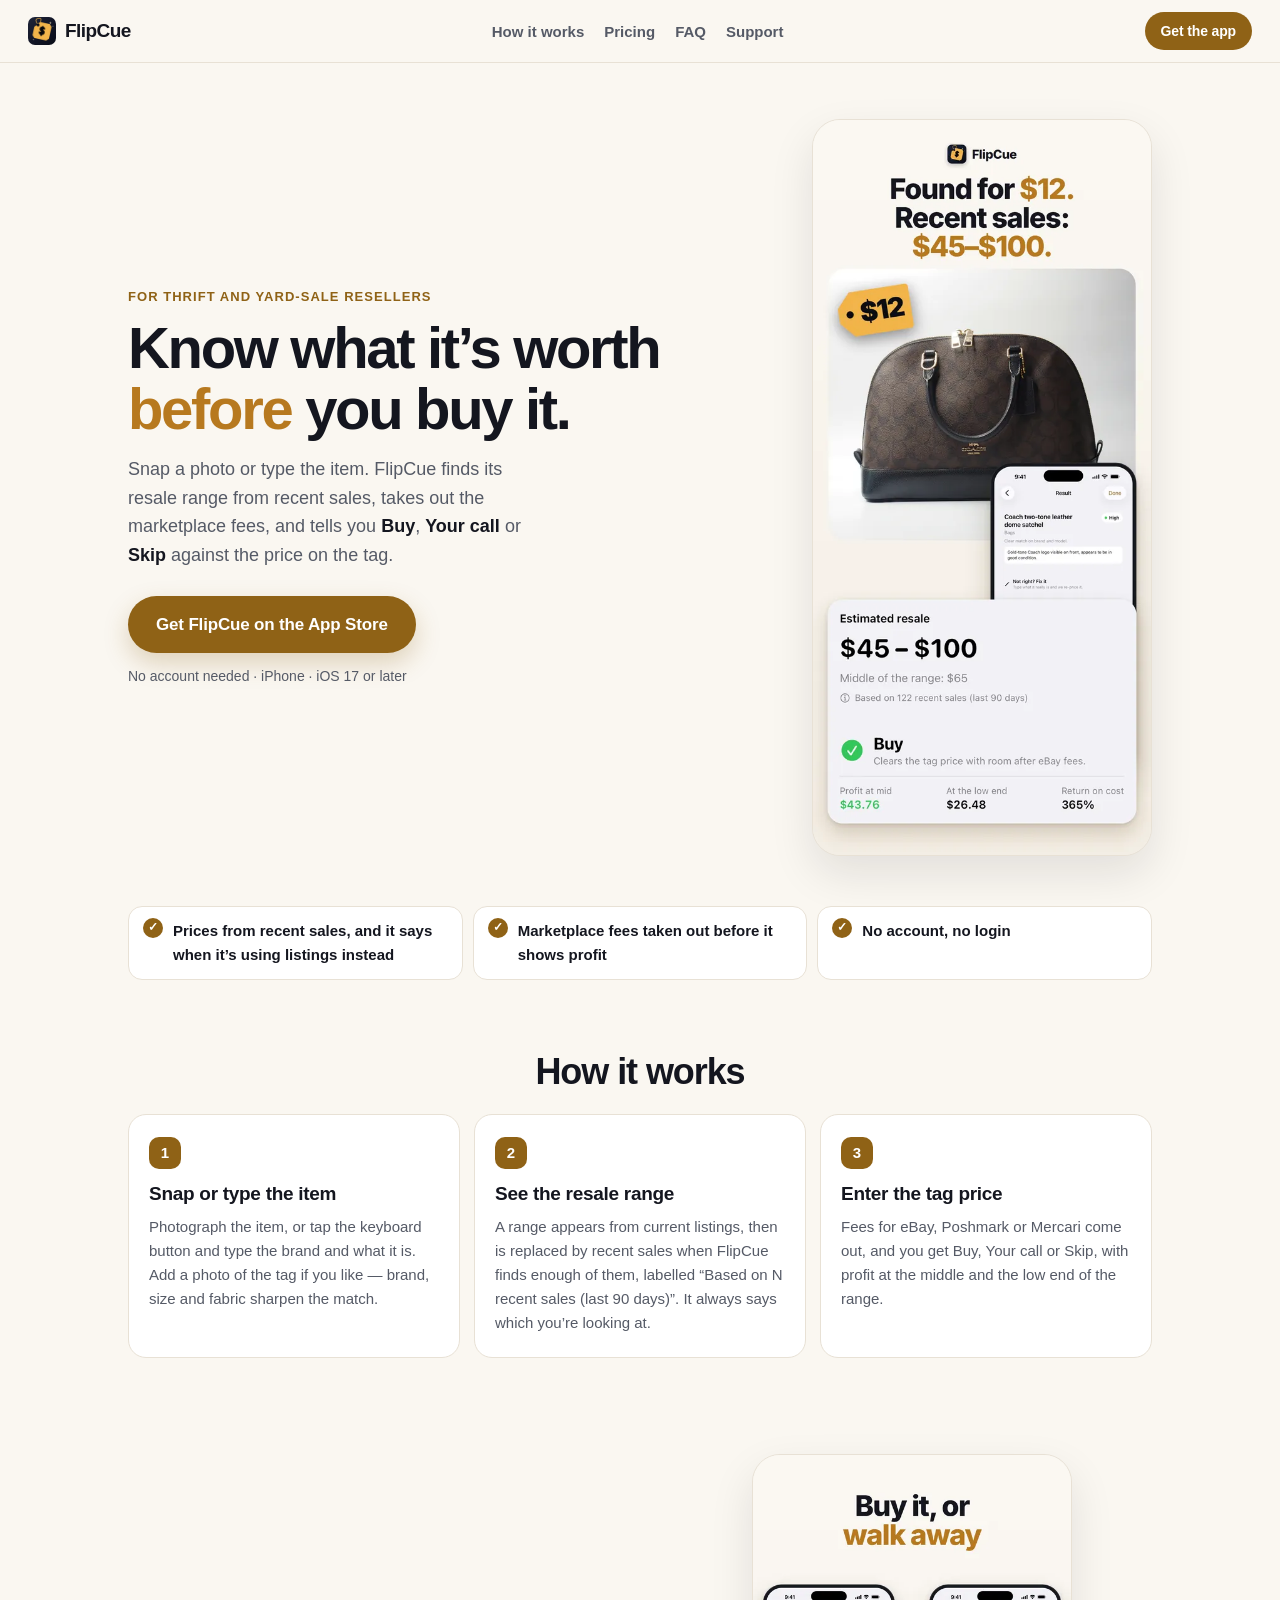
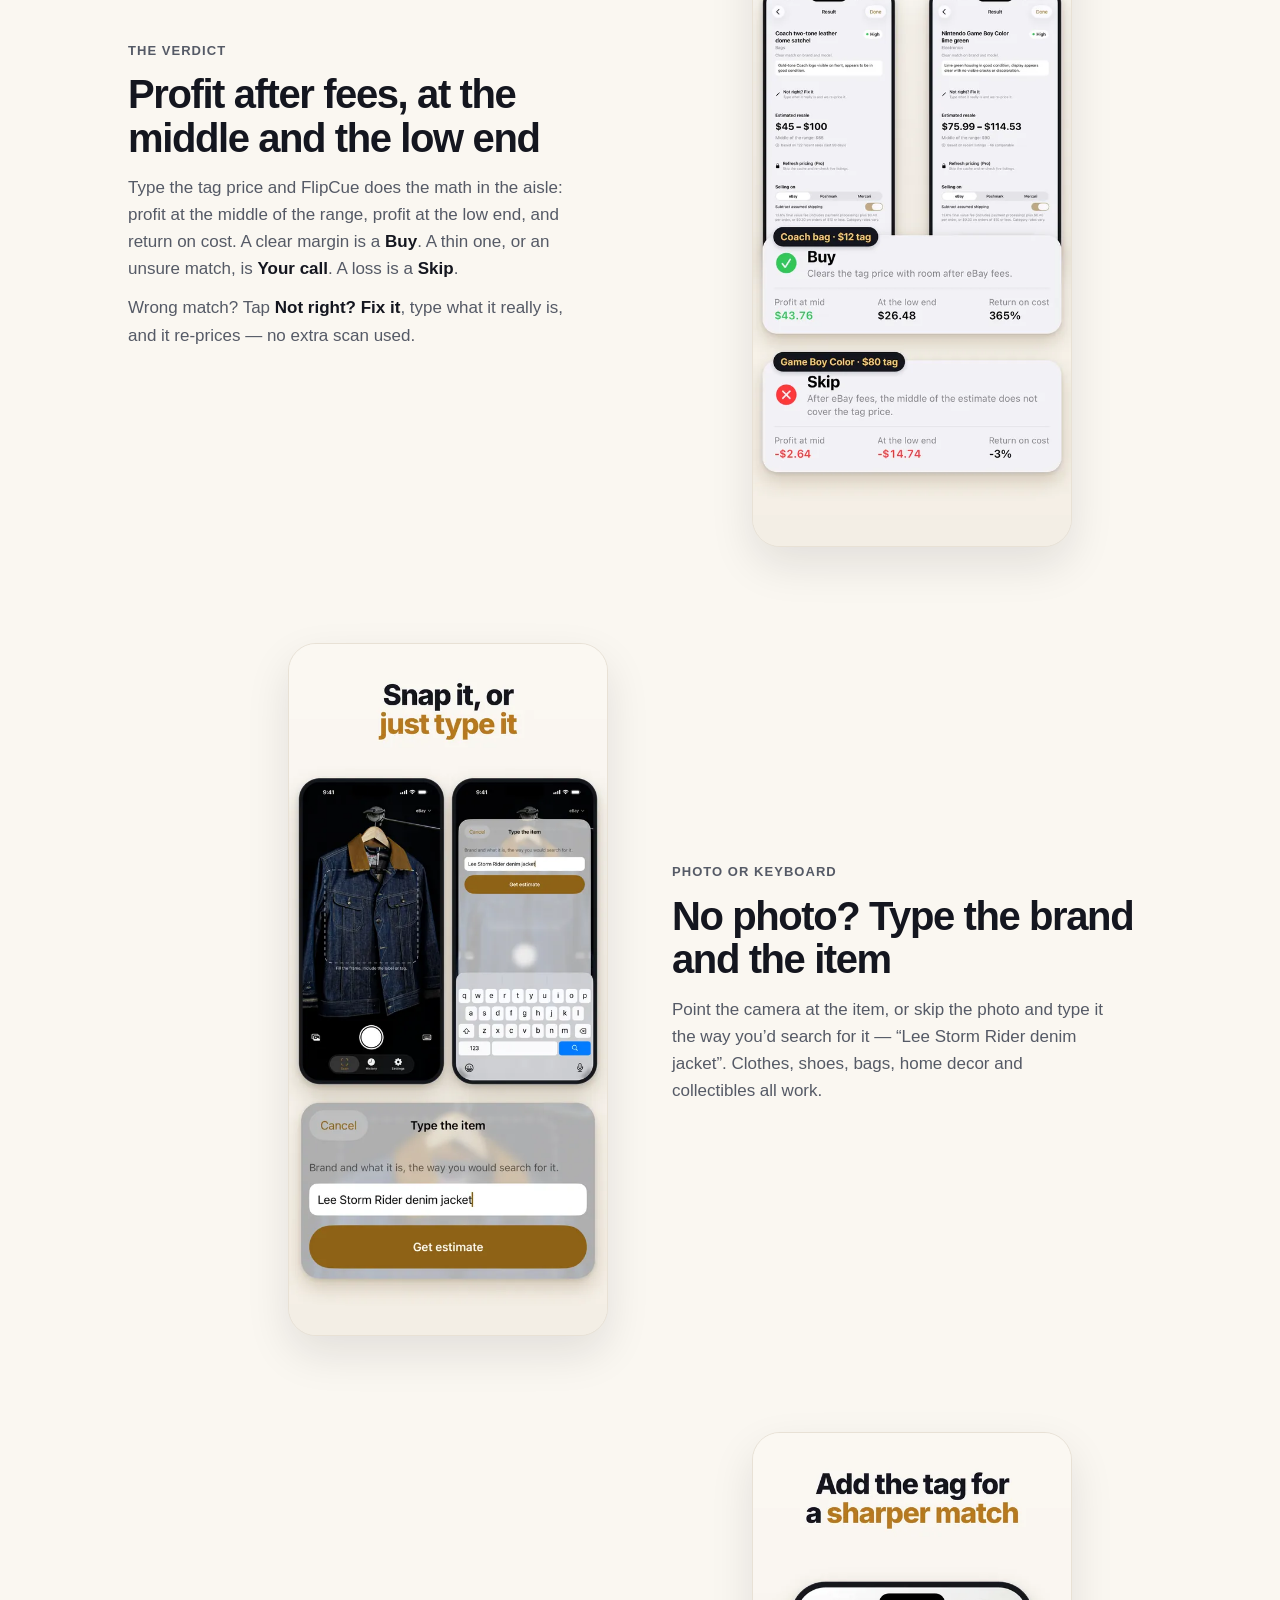
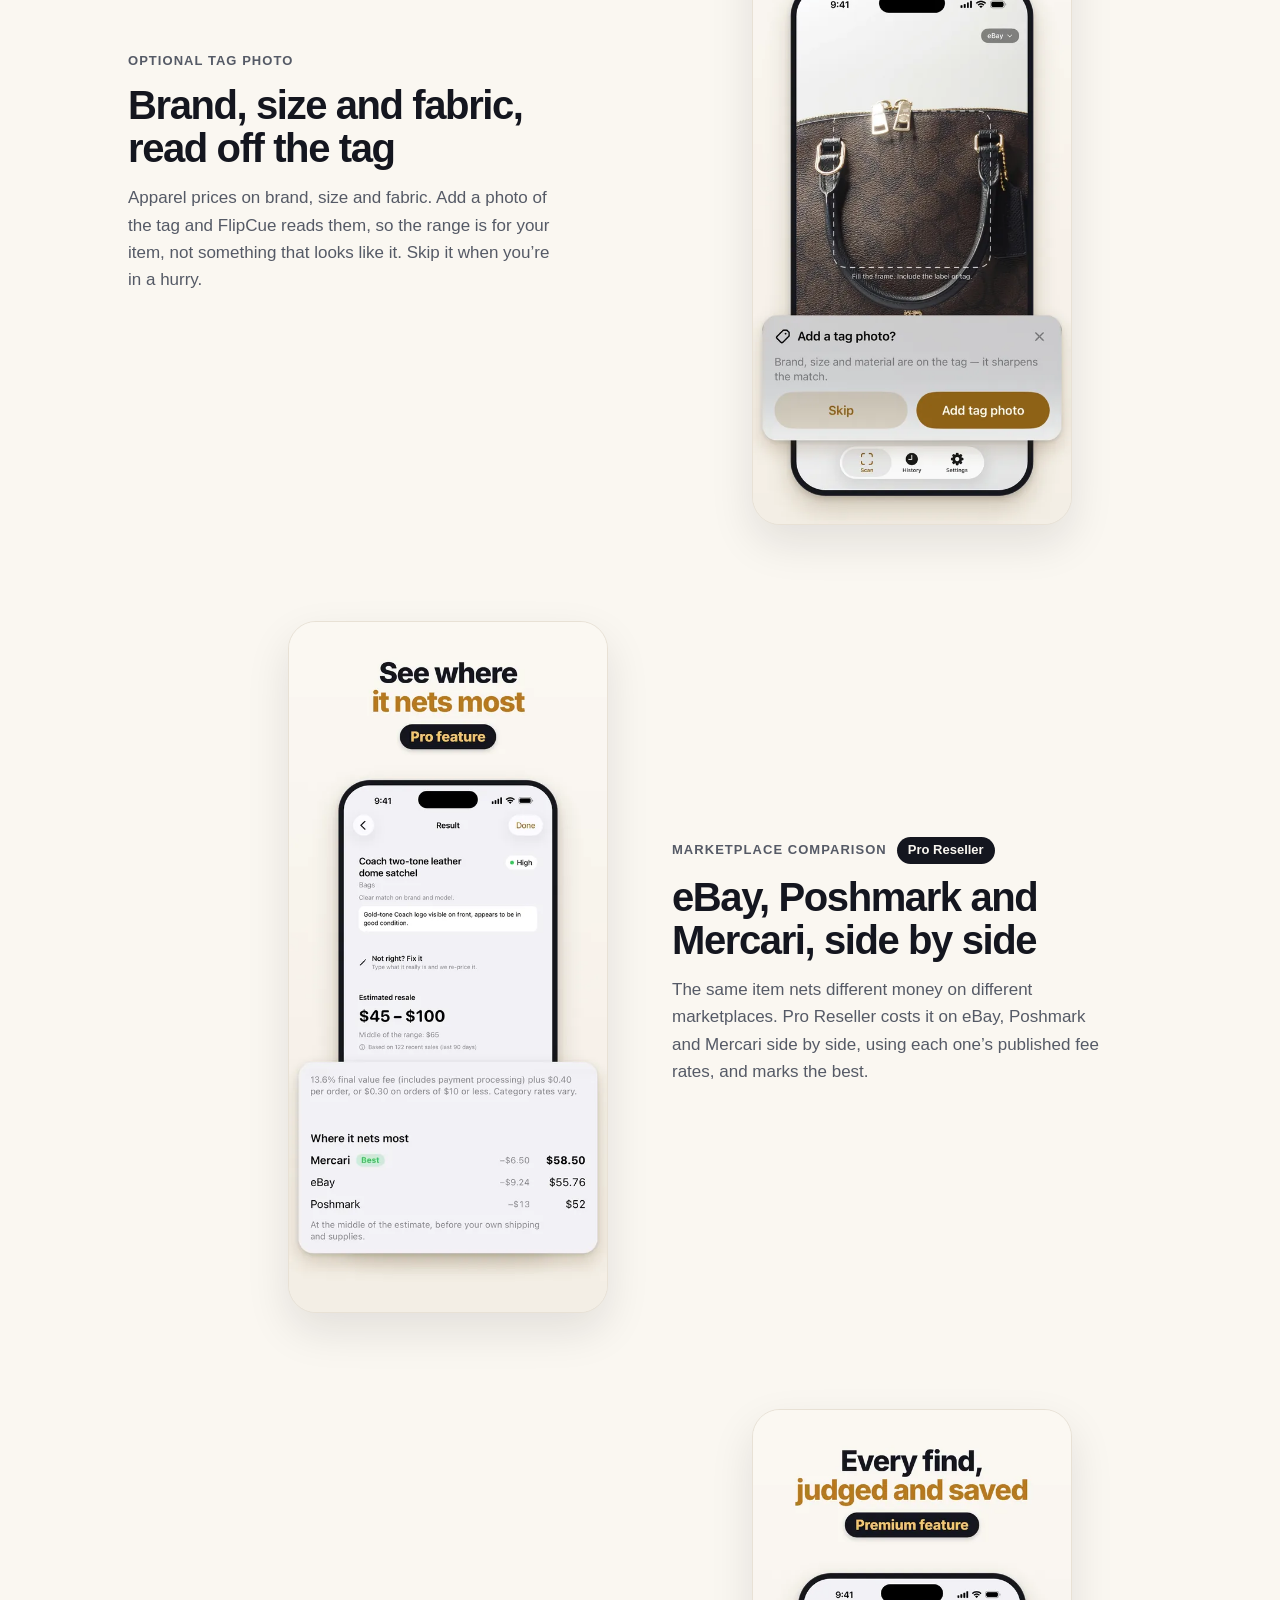
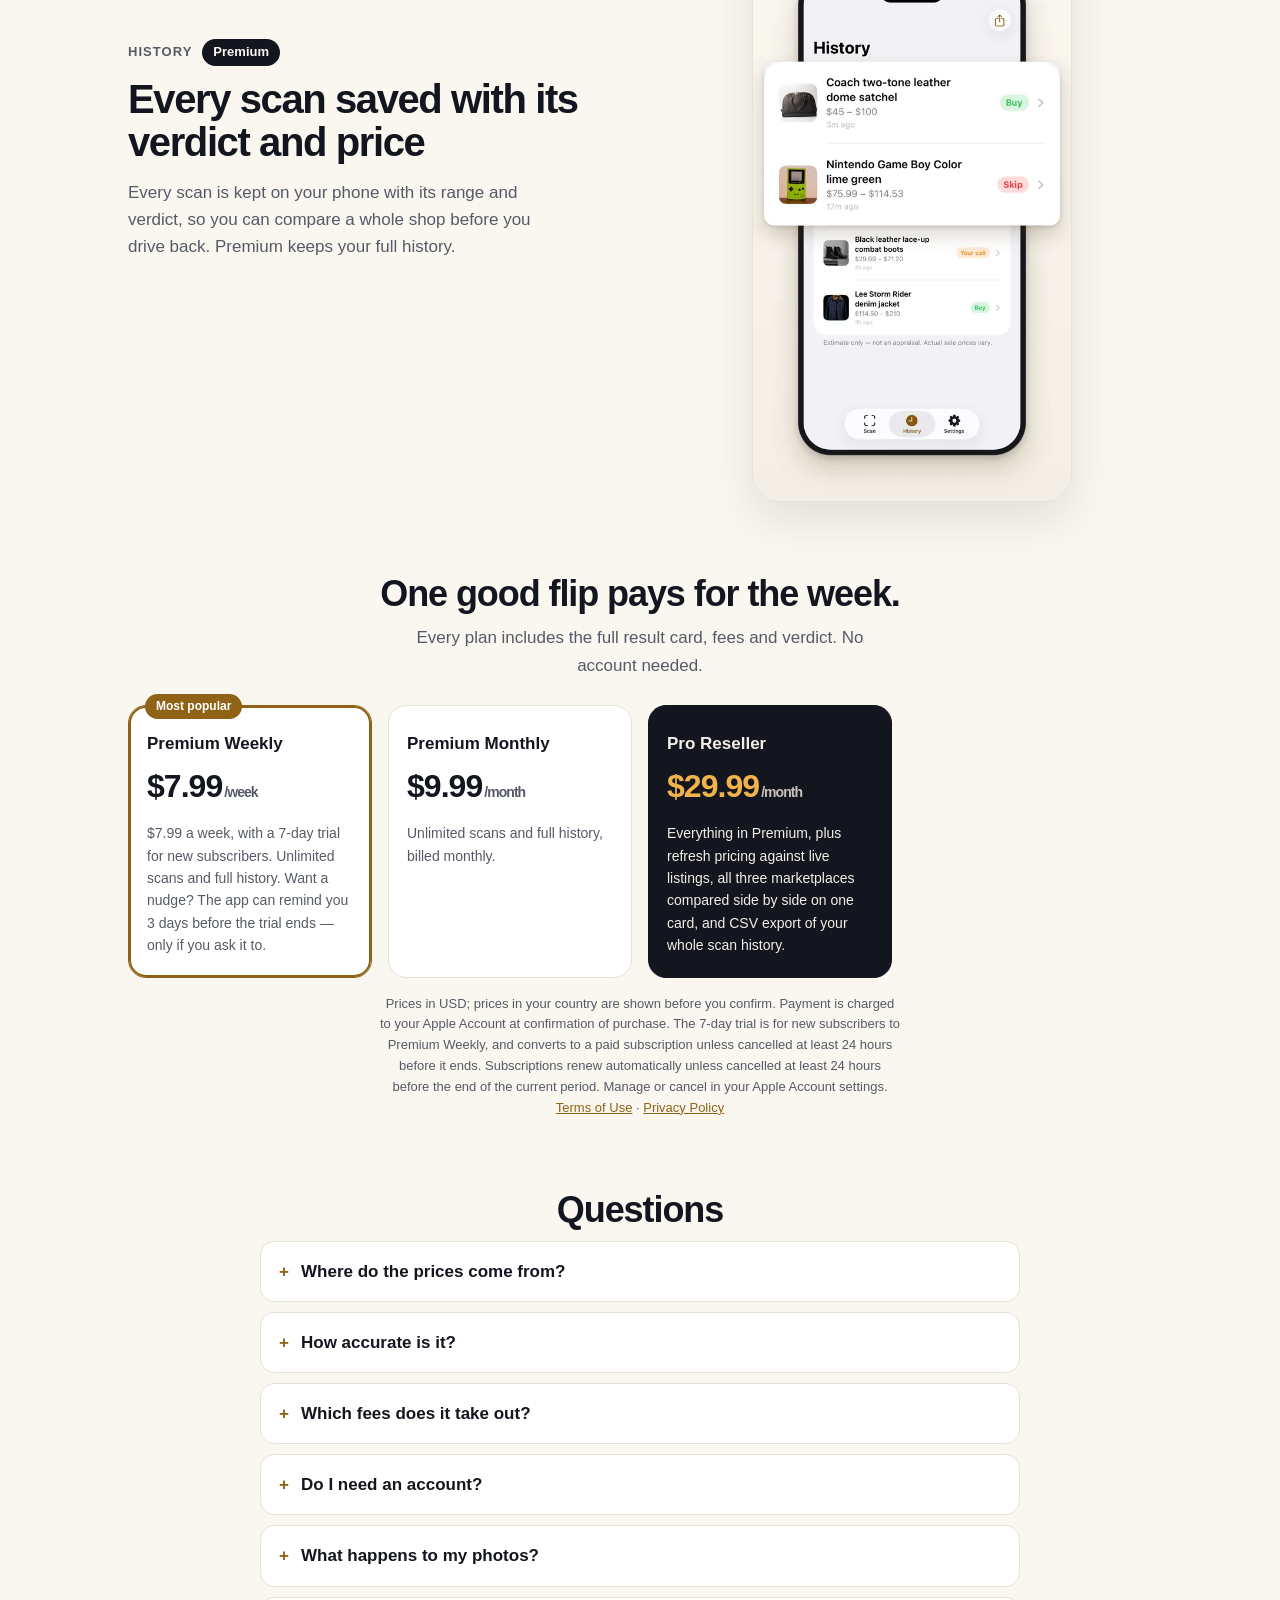
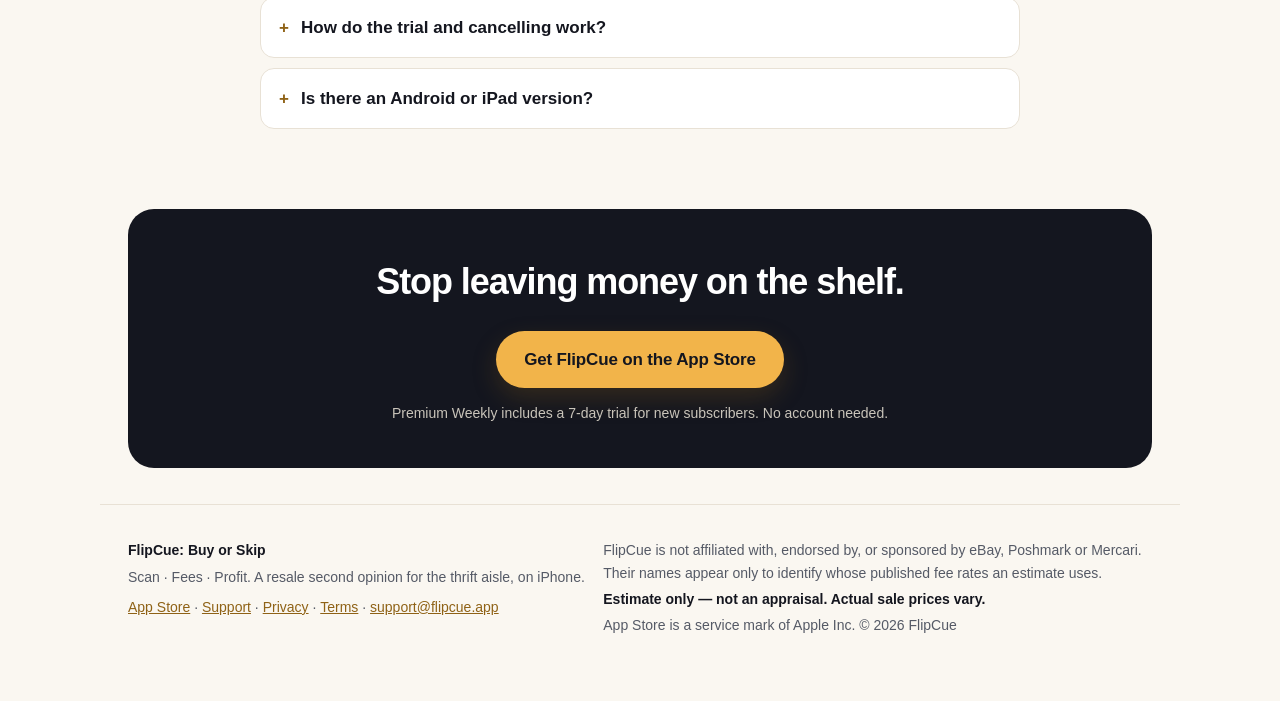
==== commit ce143f8d: "Landing and support: no free wording Co-Authored-By: Claude Opus 5.5 <noreply@anthropic.com>" ====
--- a/index.html
+++ b/index.html
@@ -4,7 +4,7 @@
 <meta charset="utf-8">
 <meta name="viewport" content="width=device-width, initial-scale=1">
 <title>FlipCue: Buy or Skip — know what a thrift find resells for</title>
-<meta name="description" content="Snap or type a thrift find. FlipCue shows its resale range from recent sales, takes out marketplace fees and says Buy, Your call or Skip. iPhone, 3 free scans.">
+<meta name="description" content="Snap or type a thrift find. FlipCue shows its resale range from recent sales, takes out marketplace fees and says Buy, Your call or Skip. For iPhone.">
 <link rel="canonical" href="https://flipcue.app/">
 <link rel="stylesheet" href="style.css">
 <link rel="icon" href="img/icon-64.png" sizes="64x64" type="image/png">
@@ -16,7 +16,7 @@
 <meta property="og:type" content="website">
 <meta property="og:site_name" content="FlipCue">
 <meta property="og:title" content="FlipCue: Buy or Skip — know what a thrift find resells for">
-<meta property="og:description" content="Snap or type a thrift find. FlipCue shows its resale range from recent sales, takes out marketplace fees and says Buy, Your call or Skip. iPhone, 3 free scans.">
+<meta property="og:description" content="Snap or type a thrift find. FlipCue shows its resale range from recent sales, takes out marketplace fees and says Buy, Your call or Skip. For iPhone.">
 <meta property="og:url" content="https://flipcue.app/">
 <meta property="og:image" content="https://flipcue.app/img/og.jpg">
 <meta property="og:image:width" content="1200">
@@ -24,15 +24,14 @@
 <meta property="og:image:alt" content="FlipCue on iPhone: a Coach bag found for $12 with recent sales of $45 to $100, a Buy or Skip verdict, where it nets most, and saved scan history.">
 <meta name="twitter:card" content="summary_large_image">
 <meta name="twitter:title" content="FlipCue: Buy or Skip — know what a thrift find resells for">
-<meta name="twitter:description" content="Snap or type a thrift find. FlipCue shows its resale range from recent sales, takes out marketplace fees and says Buy, Your call or Skip. iPhone, 3 free scans.">
+<meta name="twitter:description" content="Snap or type a thrift find. FlipCue shows its resale range from recent sales, takes out marketplace fees and says Buy, Your call or Skip. For iPhone.">
 <meta name="twitter:image" content="https://flipcue.app/img/og.jpg">
 <meta name="twitter:image:alt" content="FlipCue on iPhone: a Coach bag found for $12 with recent sales of $45 to $100, a Buy or Skip verdict, where it nets most, and saved scan history.">
 <script type="application/ld+json">
 {"@context": "https://schema.org", "@type": "SoftwareApplication",
  "name": "FlipCue: Buy or Skip", "operatingSystem": "iOS 17 or later",
  "applicationCategory": "ShoppingApplication", "url": "https://flipcue.app/",
- "downloadUrl": "https://apps.apple.com/app/id6813861780",
- "offers": {"@type": "Offer", "price": "0", "priceCurrency": "USD"}}
+ "downloadUrl": "https://apps.apple.com/app/id6813861780"}
 </script>
 </head>
 <body>
@@ -54,7 +53,7 @@
     against the price on the tag.</p>
     <p class="cta">
       <a class="btn" href="https://apps.apple.com/app/id6813861780">Get FlipCue on the App Store</a>
-      <span class="cta-note">Free to download · 3 free scans · No account needed<br>iPhone · iOS 17 or later</span>
+      <span class="cta-note">No account needed · iPhone · iOS 17 or later</span>
     </p>
   </div>
   <figure class="hero-shot">
@@ -103,7 +102,7 @@
     margin is a <strong>Buy</strong>. A thin one, or an unsure match, is
     <strong>Your call</strong>. A loss is a <strong>Skip</strong>.</p>
     <p>Wrong match? Tap <strong>Not right? Fix it</strong>, type what it really
-    is, and it re-prices &mdash; free.</p>
+    is, and it re-prices &mdash; no extra scan used.</p>
   </div>
   <figure class="feature-shot"><picture><source type="image/webp" srcset="img/shot-verdict-540.webp 540w, img/shot-verdict-900.webp 900w" sizes="(min-width: 900px) 340px, 78vw"><img src="img/shot-verdict-900.jpg" alt="Two results side by side. A Coach bag at a $12 tag is a Buy, with $43.76 profit at the middle of the range after eBay fees. A Nintendo Game Boy Color at an $80 tag is a Skip, losing $2.64 at the middle and $14.74 at the low end." width="900" height="1955" loading="lazy" decoding="async"></picture></figure>
 </section>
@@ -153,28 +152,22 @@
 </section>
 
 <section class="pricing" id="pricing" aria-labelledby="pricing-title">
-  <h2 class="section-title" id="pricing-title">Try it free. Subscribe when it pays for itself.</h2>
-  <p class="section-lede">Start with three free scans and the full result card
-  &mdash; no account, no card. One good flip covers a week.</p>
+  <h2 class="section-title" id="pricing-title">One good flip pays for the week.</h2>
+  <p class="section-lede">Every plan includes the full result card, fees and verdict.
+  No account needed.</p>
   <div class="plans">
-    <div class="plan">
-      <h3>Free</h3>
-      <p class="price">$0</p>
-      <p>3 free scans with the full result card. No account, no card.</p>
-    </div>
     <div class="plan featured">
-      <p class="tag">7 days free</p>
+      <p class="tag">Most popular</p>
       <h3>Premium Weekly</h3>
       <p class="price">$7.99<span>/week</span></p>
-      <p>Free for 7 days for new subscribers, then $7.99 a week. Unlimited
+      <p>$7.99 a week, with a 7-day trial for new subscribers. Unlimited
       scans and full history. Want a nudge? The app can remind you 3 days before the
       trial ends &mdash; only if you ask it to.</p>
     </div>
     <div class="plan">
       <h3>Premium Monthly</h3>
       <p class="price">$9.99<span>/month</span></p>
-      <p>Unlimited scans and full history, billed monthly. No free
-      trial.</p>
+      <p>Unlimited scans and full history, billed monthly.</p>
     </div>
     <div class="plan pro">
       <h3>Pro Reseller</h3>
@@ -186,7 +179,7 @@
   </div>
   <p class="fineprint">Prices in USD; prices in your country are shown before
   you confirm. Payment is charged to your Apple Account at confirmation of
-  purchase. The 7-day free trial is for new subscribers to Premium Weekly, and
+  purchase. The 7-day trial is for new subscribers to Premium Weekly, and
   converts to a paid subscription unless cancelled at least 24 hours before it
   ends. Subscriptions renew automatically unless cancelled at least 24 hours
   before the end of the current period. Manage or cancel in your Apple Account
@@ -231,8 +224,8 @@
     handled.</p>
   </details>
   <details>
-    <summary>How do the free trial and cancelling work?</summary>
-    <p>Premium Weekly starts with a 7-day free trial for new subscribers:
+    <summary>How do the trial and cancelling work?</summary>
+    <p>Premium Weekly starts with a 7-day trial for new subscribers:
     nothing is charged for 7 days, then it is $7.99 a week unless you cancel at
     least 24 hours before the trial ends. Cancel in the iPhone Settings app: tap
     your name, then Subscriptions. Refunds are handled by Apple.</p>
@@ -246,7 +239,7 @@
 <section class="cta-band">
   <h2>Stop leaving money on the shelf.</h2>
   <p><a class="btn" href="https://apps.apple.com/app/id6813861780">Get FlipCue on the App Store</a></p>
-  <p class="cta-note">Three free scans, then a 7-day free trial of Premium Weekly for new subscribers. No account needed.</p>
+  <p class="cta-note">Premium Weekly includes a 7-day trial for new subscribers. No account needed.</p>
 </section>
 
 </main>
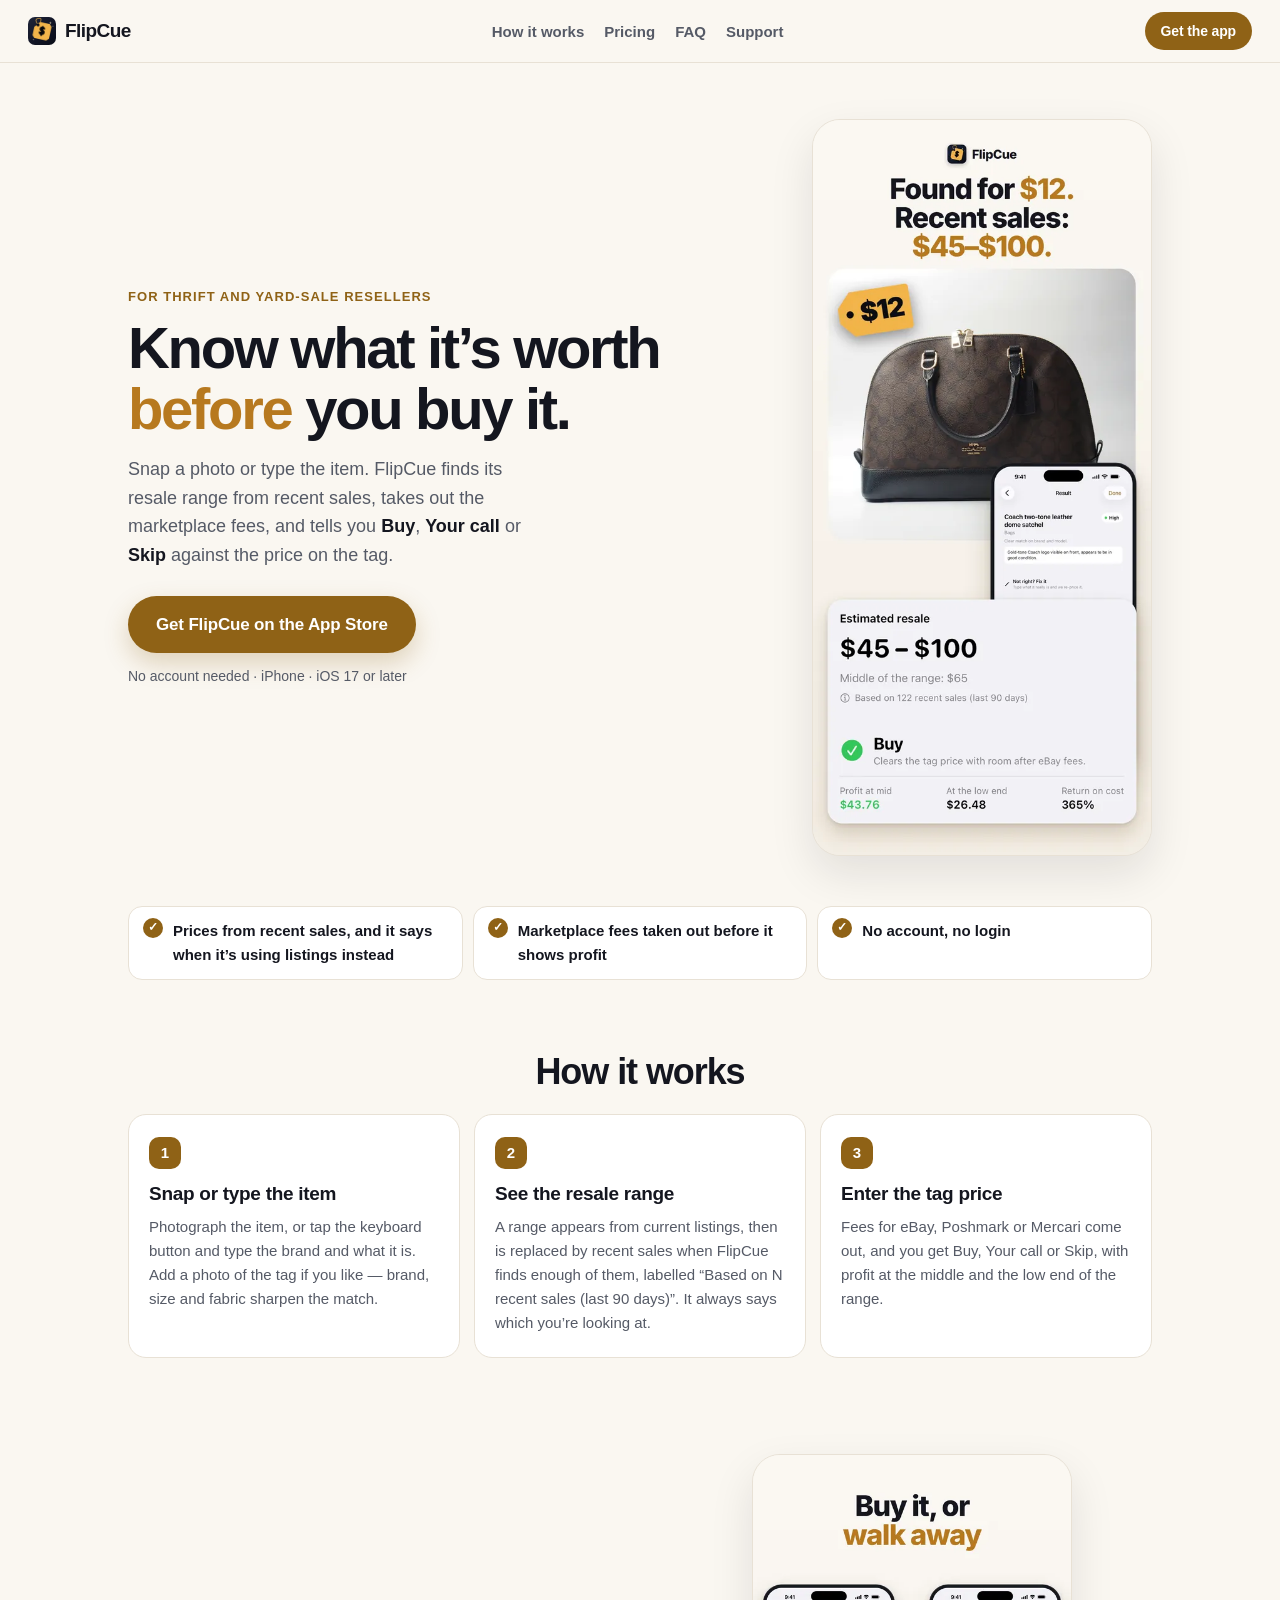
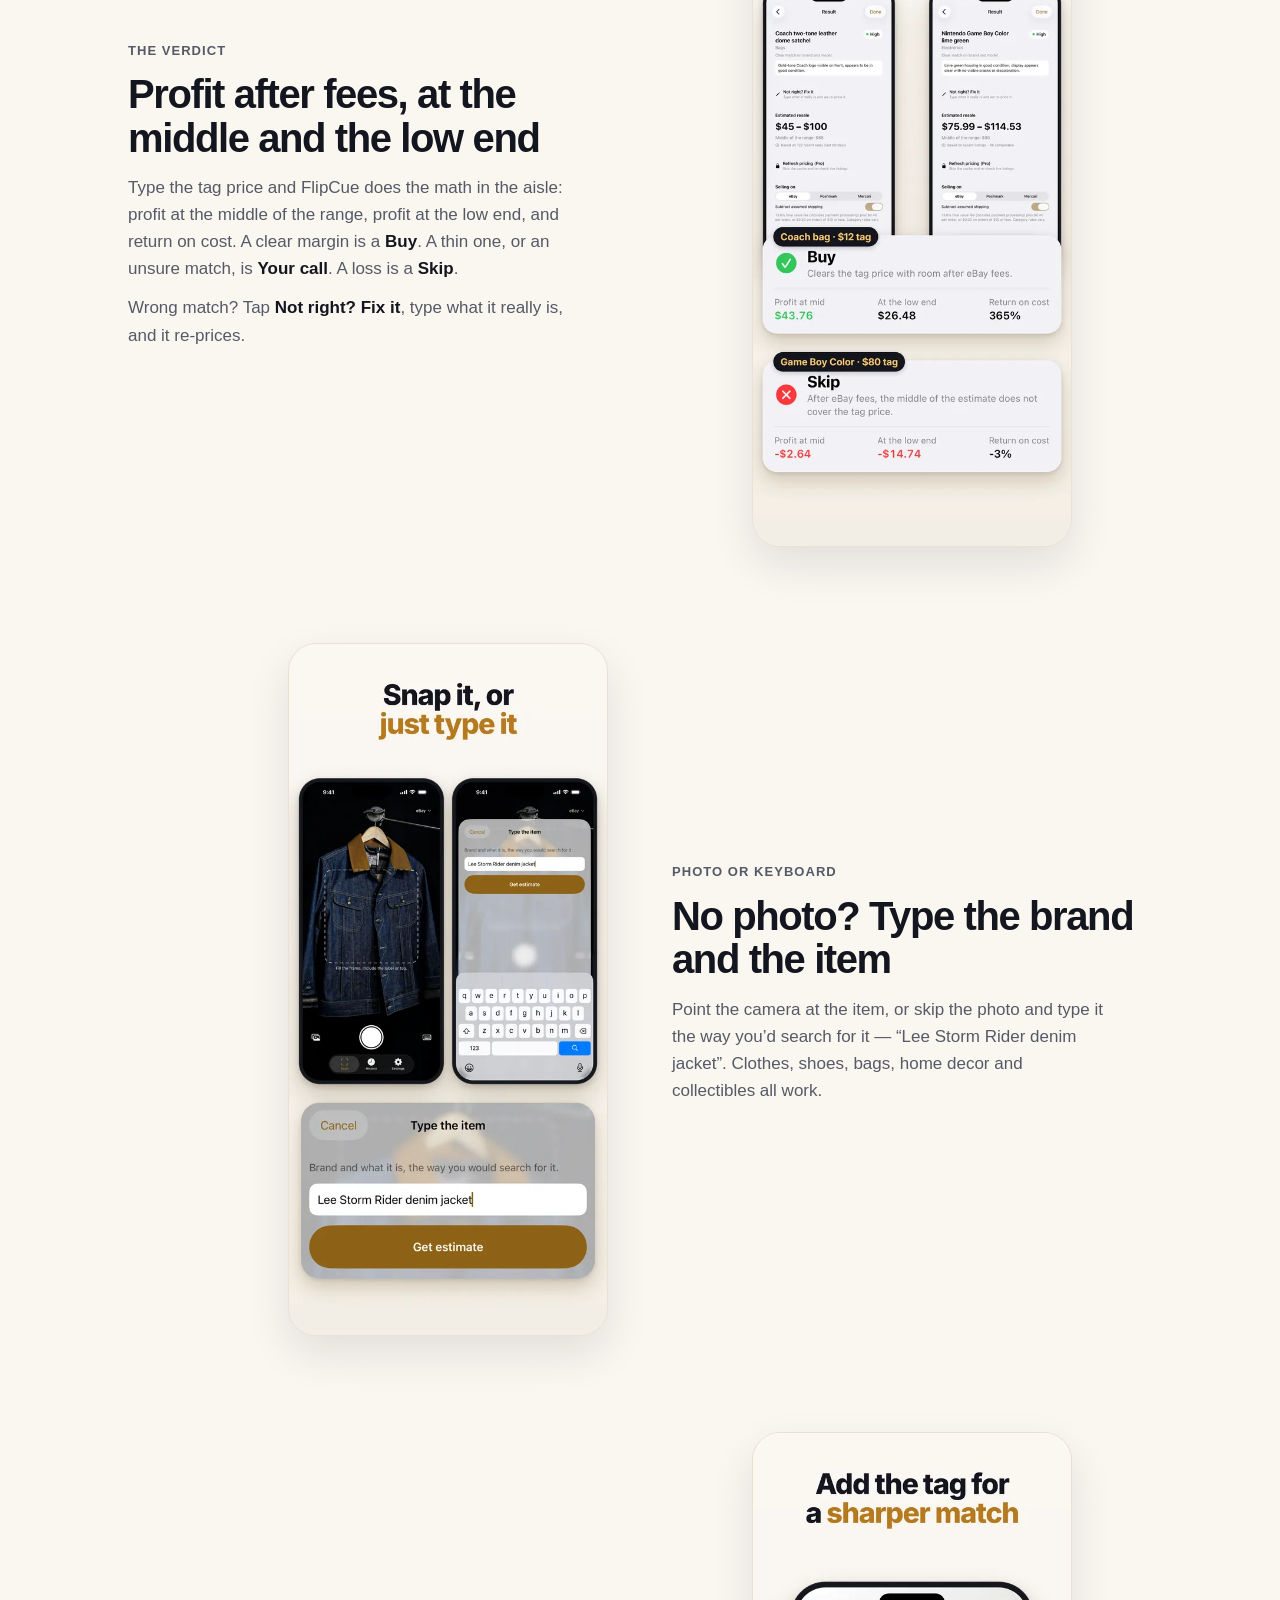
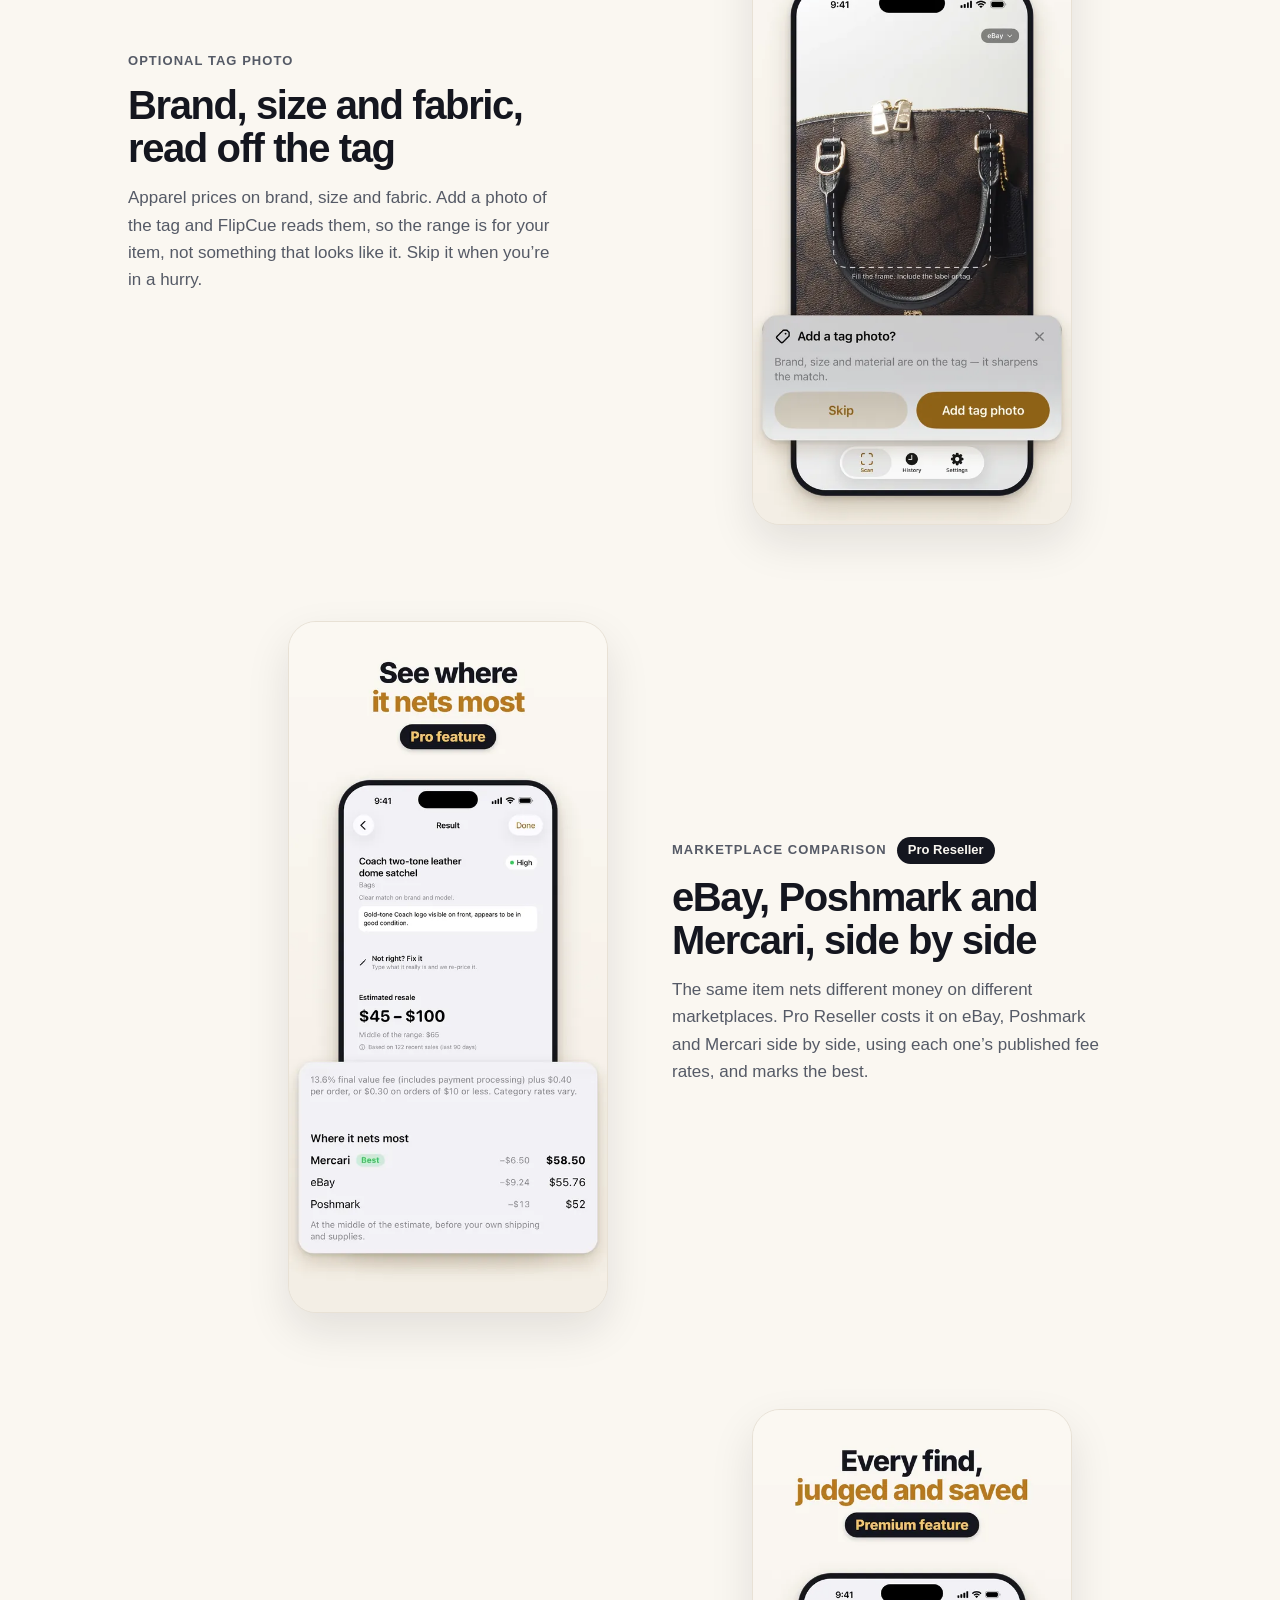
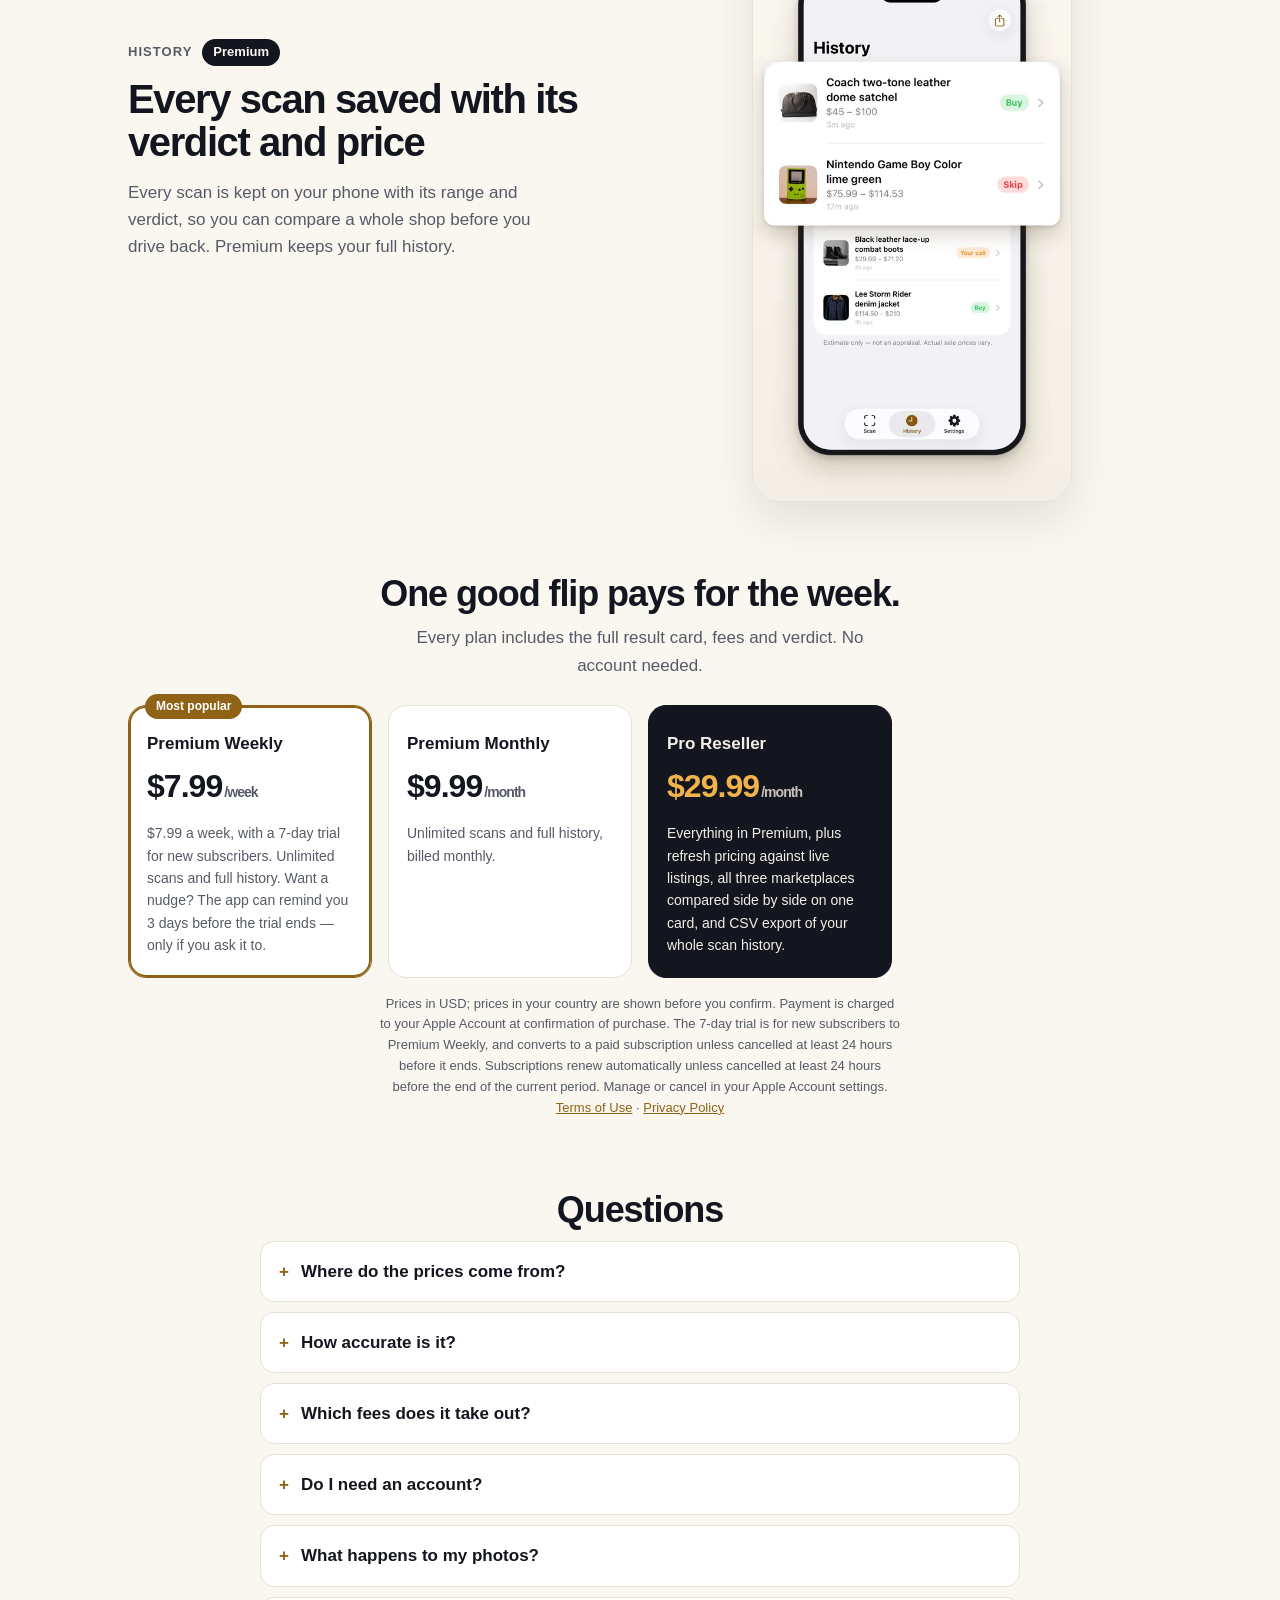
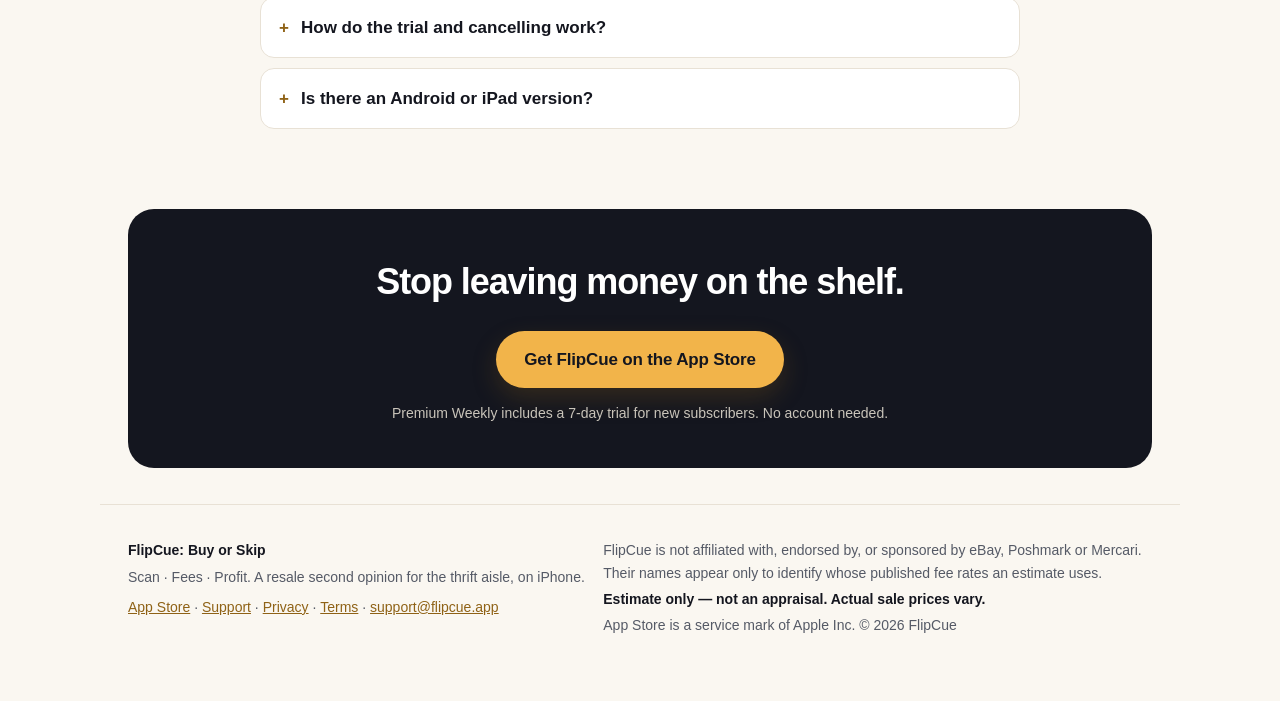
==== commit 1a79b8e5: "1.4: subscription required to scan; privacy covers RevenueCat, Discogs barcodes, Shelf photos, trial" ====
--- a/index.html
+++ b/index.html
@@ -102,7 +102,7 @@
     margin is a <strong>Buy</strong>. A thin one, or an unsure match, is
     <strong>Your call</strong>. A loss is a <strong>Skip</strong>.</p>
     <p>Wrong match? Tap <strong>Not right? Fix it</strong>, type what it really
-    is, and it re-prices &mdash; no extra scan used.</p>
+    is, and it re-prices.</p>
   </div>
   <figure class="feature-shot"><picture><source type="image/webp" srcset="img/shot-verdict-540.webp 540w, img/shot-verdict-900.webp 900w" sizes="(min-width: 900px) 340px, 78vw"><img src="img/shot-verdict-900.jpg" alt="Two results side by side. A Coach bag at a $12 tag is a Buy, with $43.76 profit at the middle of the range after eBay fees. A Nintendo Game Boy Color at an $80 tag is a Skip, losing $2.64 at the middle and $14.74 at the low end." width="900" height="1955" loading="lazy" decoding="async"></picture></figure>
 </section>
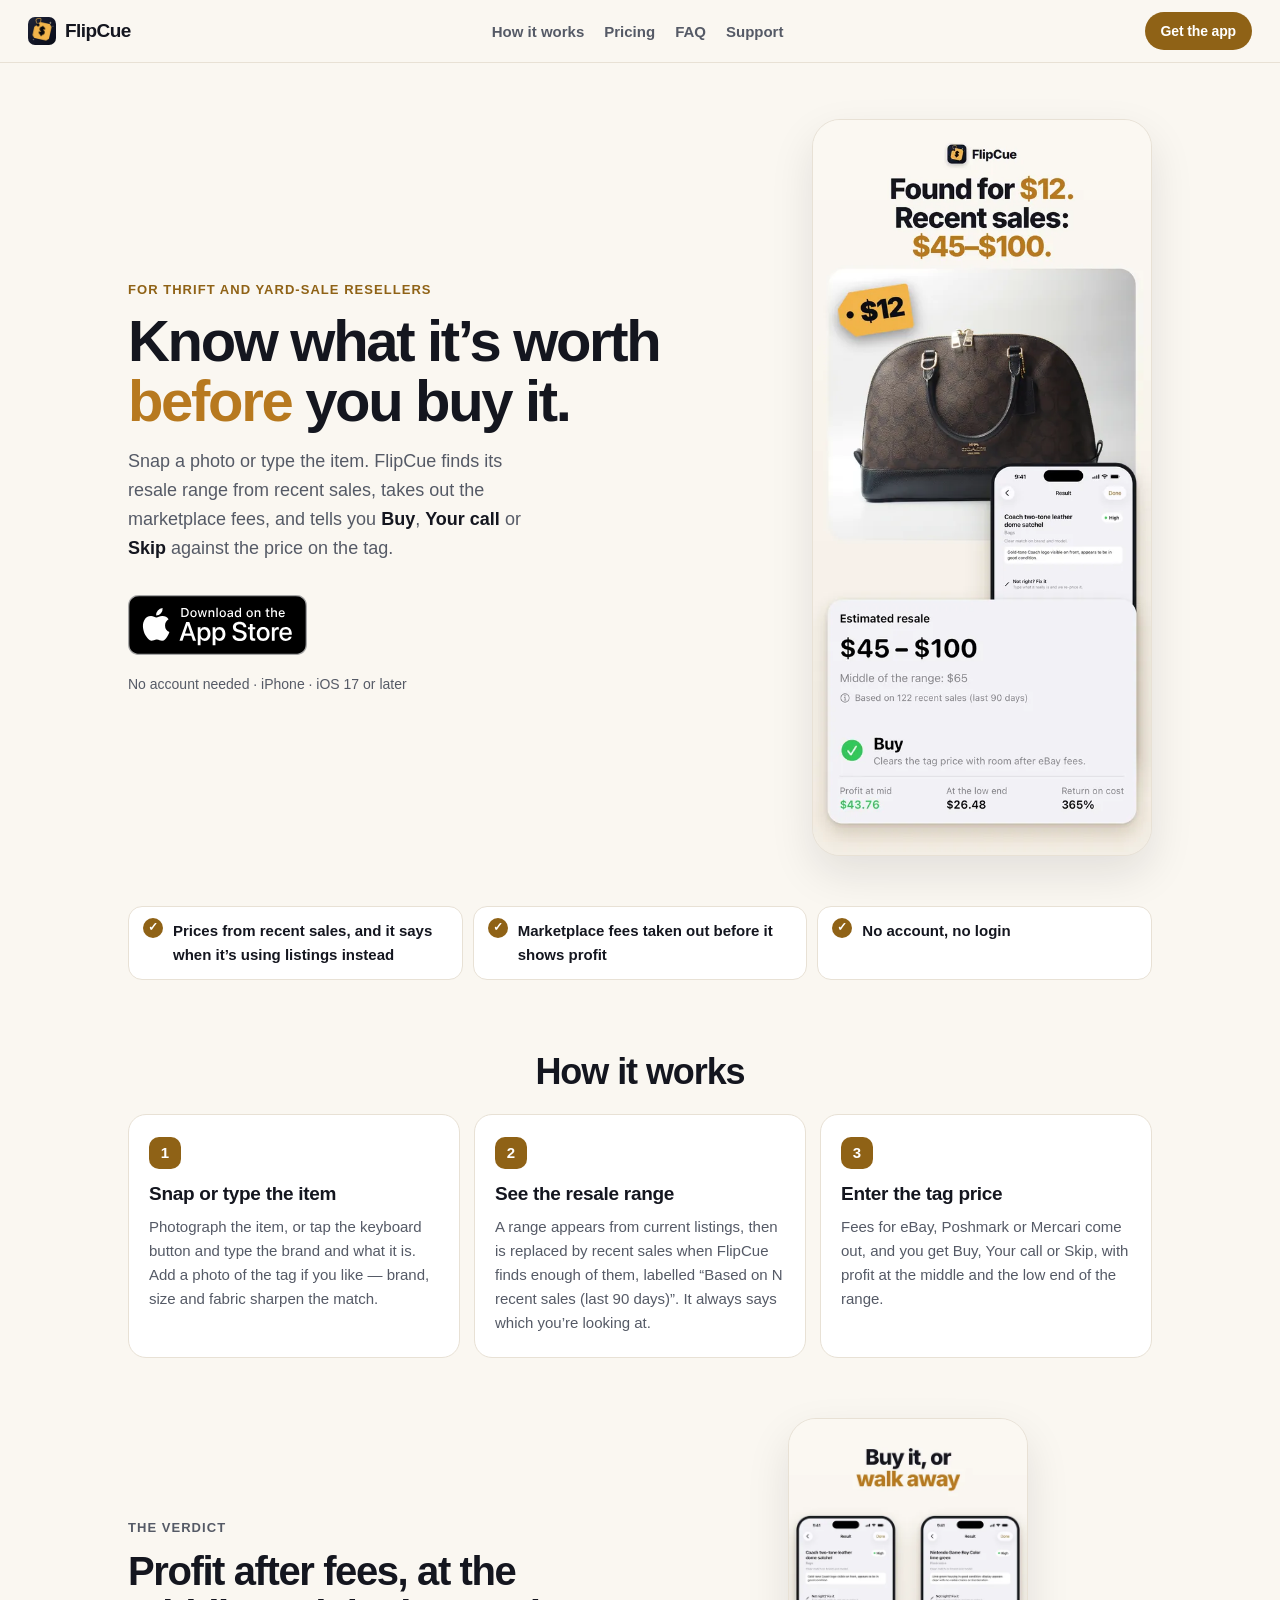
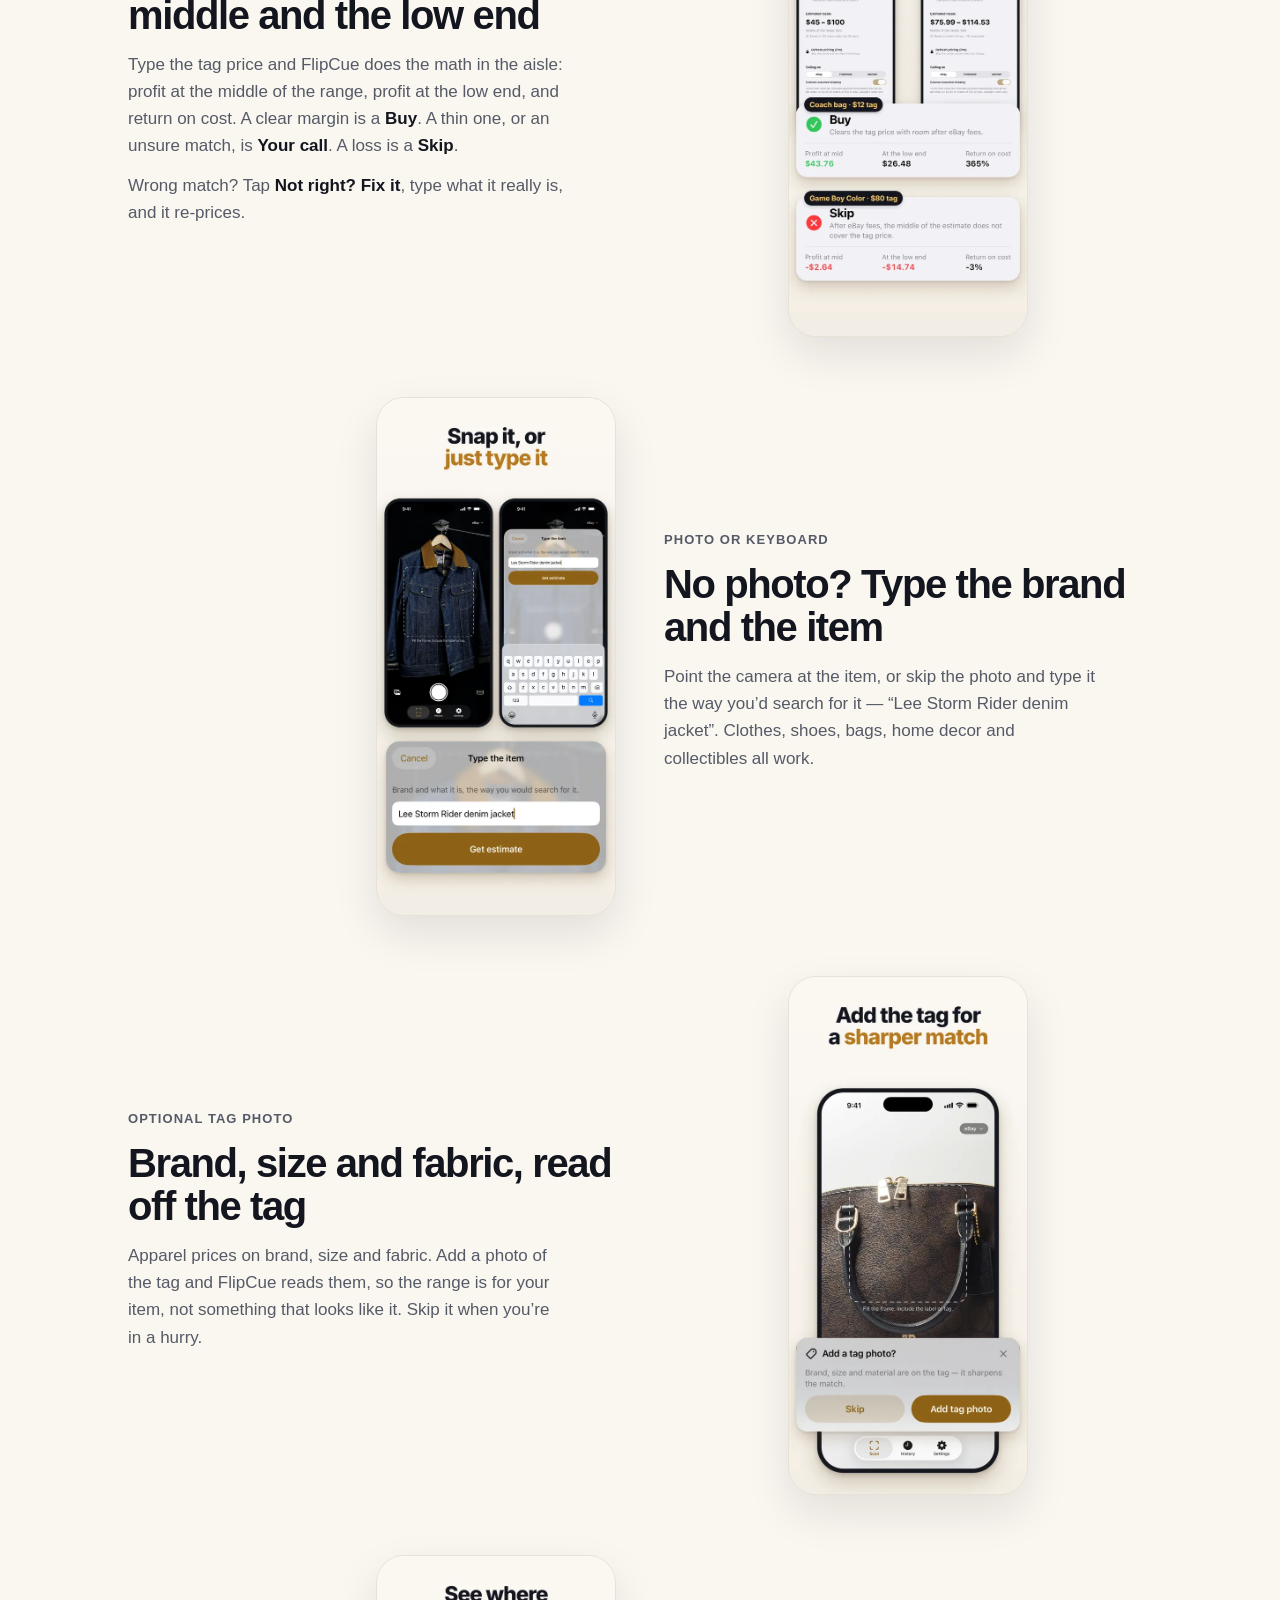
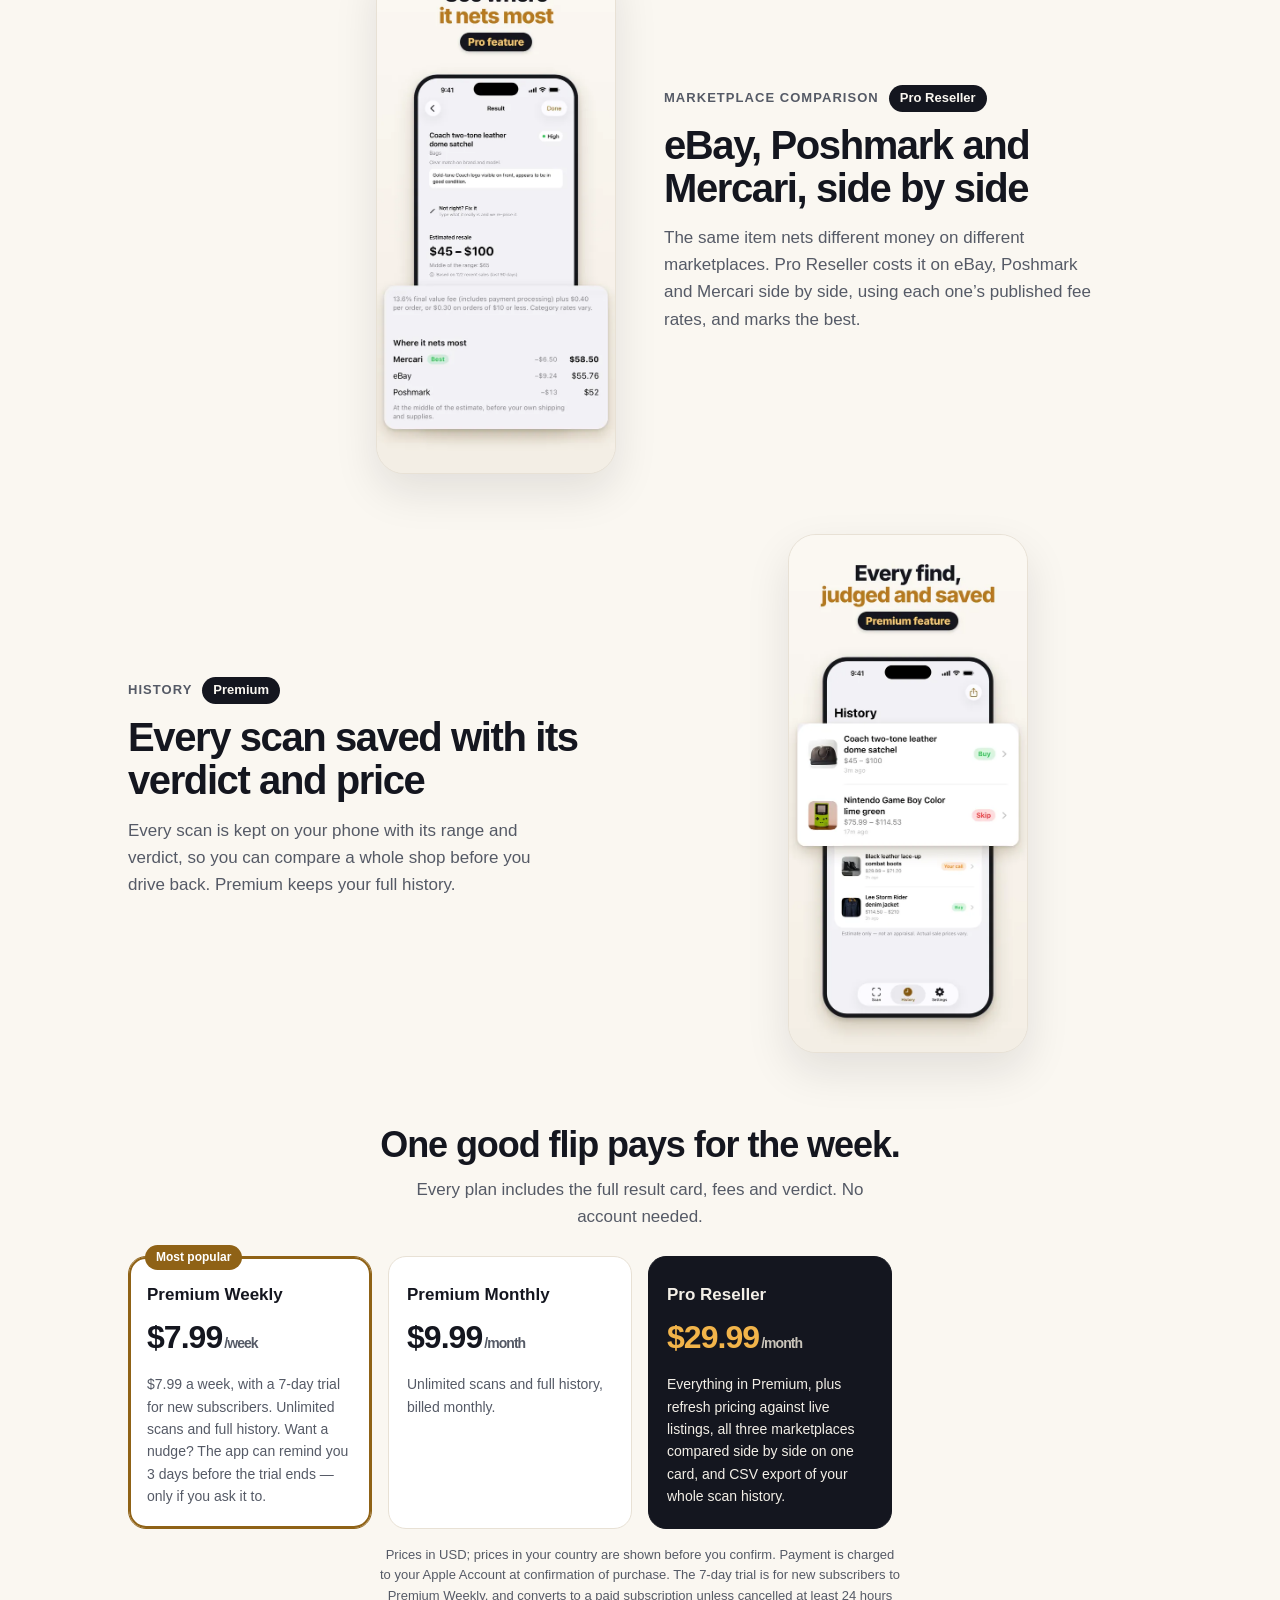
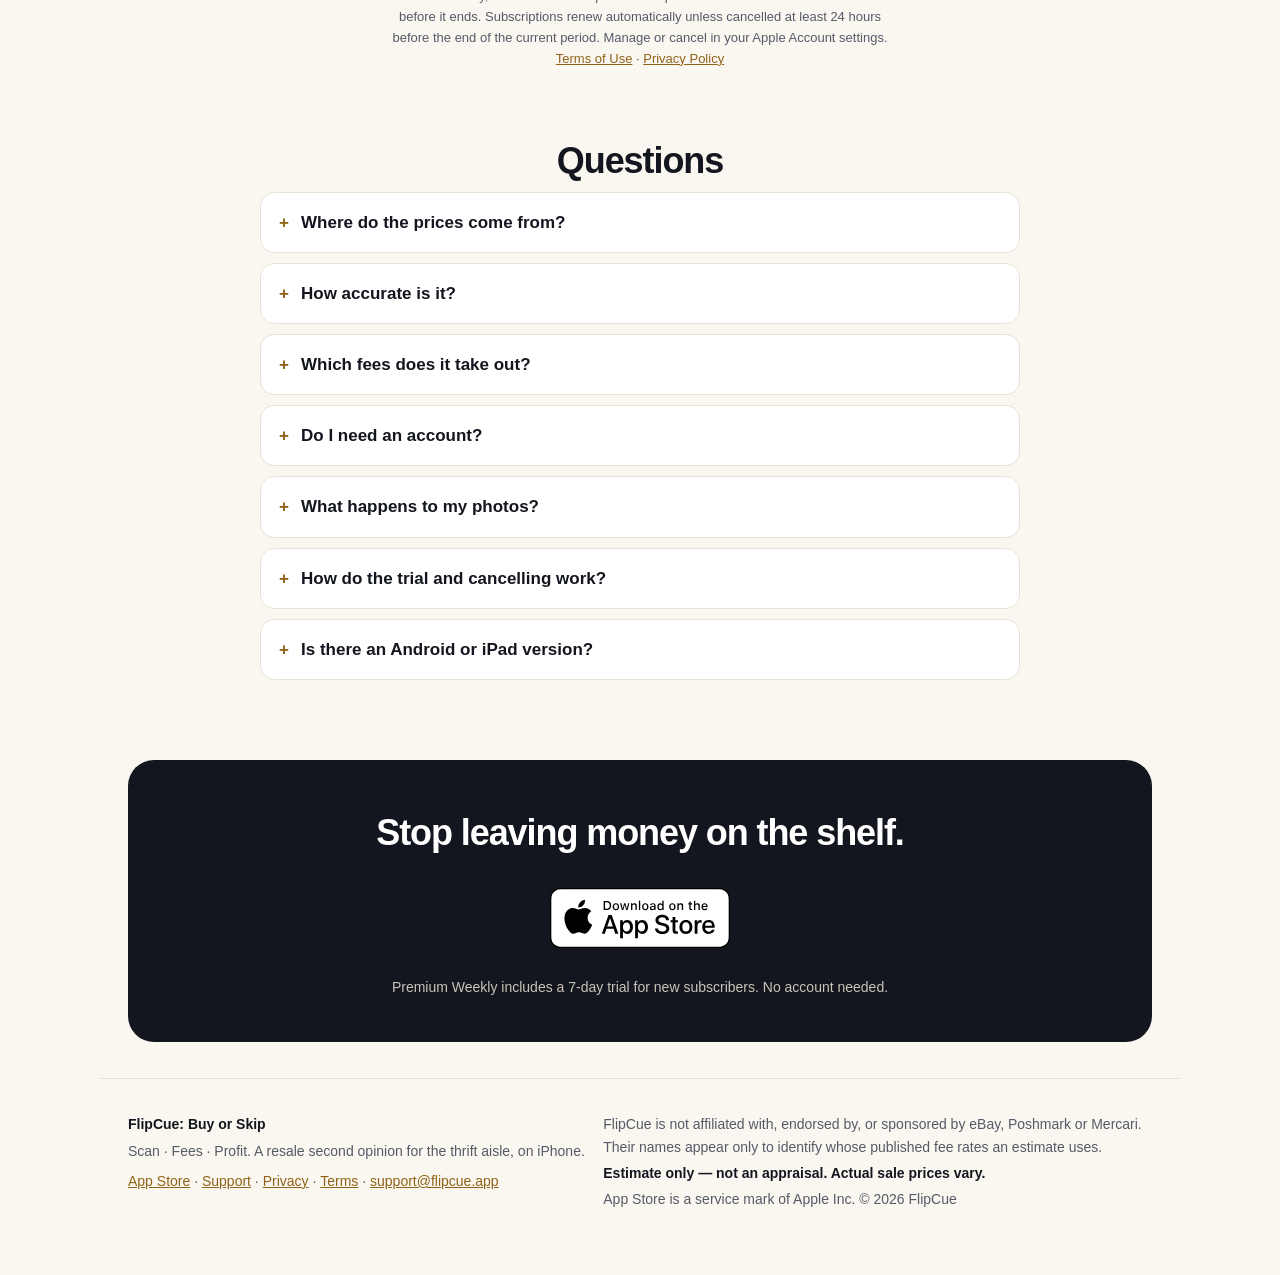
==== commit 4ed75809: "Apple's official App Store badge, centred on phones Co-Authored-By: Claude Opus 5.5 <noreply@anthrop" ====
--- a/index.html
+++ b/index.html
@@ -52,7 +52,7 @@
     <strong>Buy</strong>, <strong>Your call</strong> or <strong>Skip</strong>
     against the price on the tag.</p>
     <p class="cta">
-      <a class="btn" href="https://apps.apple.com/app/id6813861780">Get FlipCue on the App Store</a>
+      <a class="store-badge" href="https://apps.apple.com/app/id6813861780"><img src="img/app-store-badge-black.svg" alt="Download on the App Store" width="180" height="60"></a>
       <span class="cta-note">No account needed · iPhone · iOS 17 or later</span>
     </p>
   </div>
@@ -238,7 +238,7 @@
 
 <section class="cta-band">
   <h2>Stop leaving money on the shelf.</h2>
-  <p><a class="btn" href="https://apps.apple.com/app/id6813861780">Get FlipCue on the App Store</a></p>
+  <p><a class="store-badge" href="https://apps.apple.com/app/id6813861780"><img src="img/app-store-badge-white.svg" alt="Download on the App Store" width="180" height="60"></a></p>
   <p class="cta-note">Premium Weekly includes a 7-day trial for new subscribers. No account needed.</p>
 </section>
 
--- a/style.css
+++ b/style.css
@@ -71,7 +71,11 @@
 .hero h1 em { font-style: normal; color: var(--gold); }
 .hero .lede { font-size: 18px; color: var(--muted); max-width: 40ch; margin: 0; }
 .hero .lede strong { color: var(--ink); }
-.cta { margin: 26px 0 0; display: flex; flex-direction: column; align-items: flex-start; gap: 12px; }
+.cta { margin: 26px 0 0; display: flex; flex-direction: column; align-items: center; text-align: center; gap: 12px; }
+/* Apple's official badge: unaltered artwork, at least 40px tall, clear space around it. */
+.store-badge { display: inline-block; padding: 6px 0; line-height: 0; }
+.store-badge img { display: block; height: 60px; width: auto; }
+@media (min-width: 900px) { .cta { align-items: flex-start; text-align: left; } }
 .cta-note { font-size: 14px; color: var(--muted); }
 .hero-shot { margin: 0 auto; width: min(320px, 78vw); }
 .hero-shot img, .feature-shot img {
@@ -100,14 +104,14 @@
 .stepgrid p { font-size: 15px; color: var(--muted); margin: 0; }
 
 /* Feature rows: one screenshot each, alternating sides on a wide screen. */
-.feature { display: grid; gap: 26px; align-items: center; margin: 72px 0 0; }
+.feature { display: grid; gap: 22px; align-items: center; margin: 52px 0 0; }
 .feature h2 { font-size: clamp(28px, 5vw, 40px); line-height: 1.08; letter-spacing: -0.035em; margin: 0 0 14px; }
 .feature p { color: var(--muted); margin: 0 0 12px; max-width: 46ch; }
 .feature p strong { color: var(--ink); }
-.feature-shot { margin: 0 auto; width: min(300px, 74vw); }
+.feature-shot { margin: 0 auto; width: min(260px, 68vw); }
 @media (min-width: 900px) {
-  .feature { grid-template-columns: 1fr 1fr; gap: 64px; margin-top: 96px; }
-  .feature-shot { width: 320px; }
+  .feature { grid-template-columns: 1fr 1fr; gap: 48px; margin-top: 60px; }
+  .feature-shot { width: 240px; }
   .feature.flip .feature-text { order: 2; }
   .feature.flip .feature-shot { order: 1; margin-left: auto; margin-right: 0; }
 }
